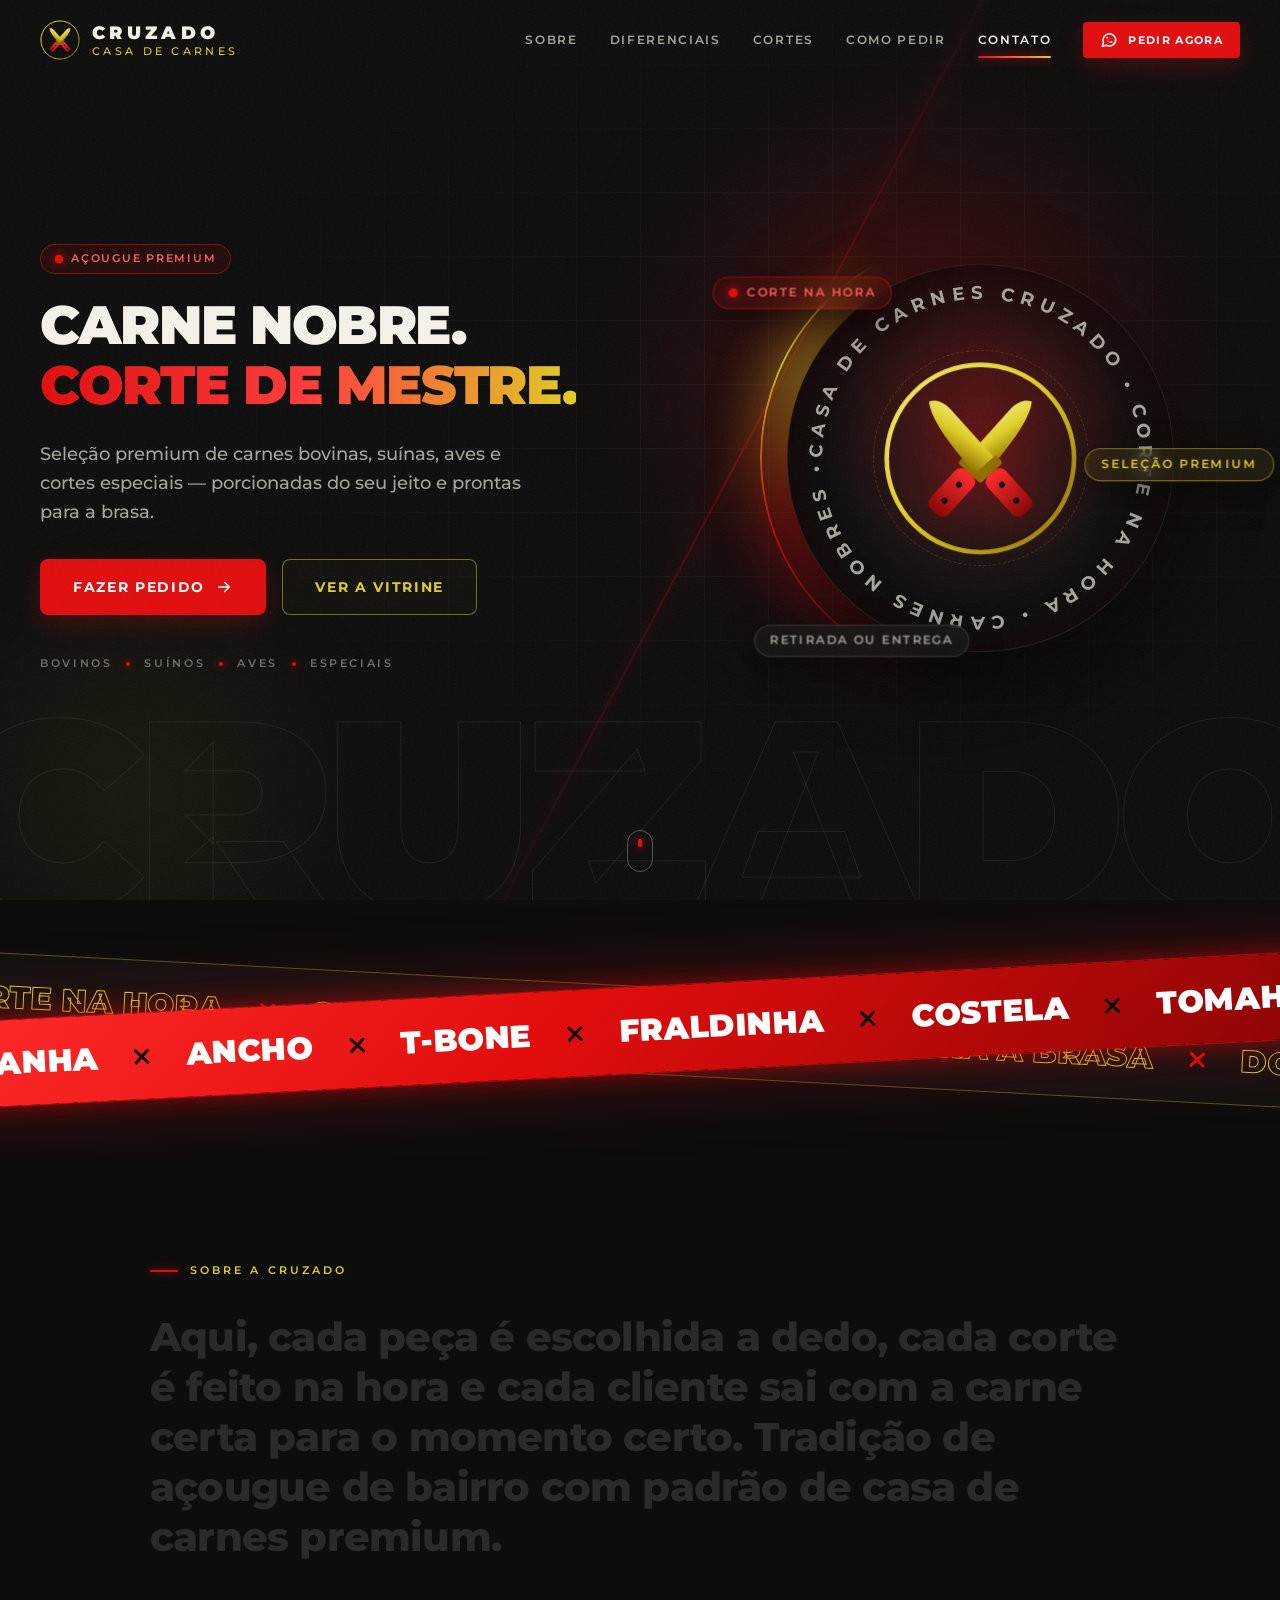
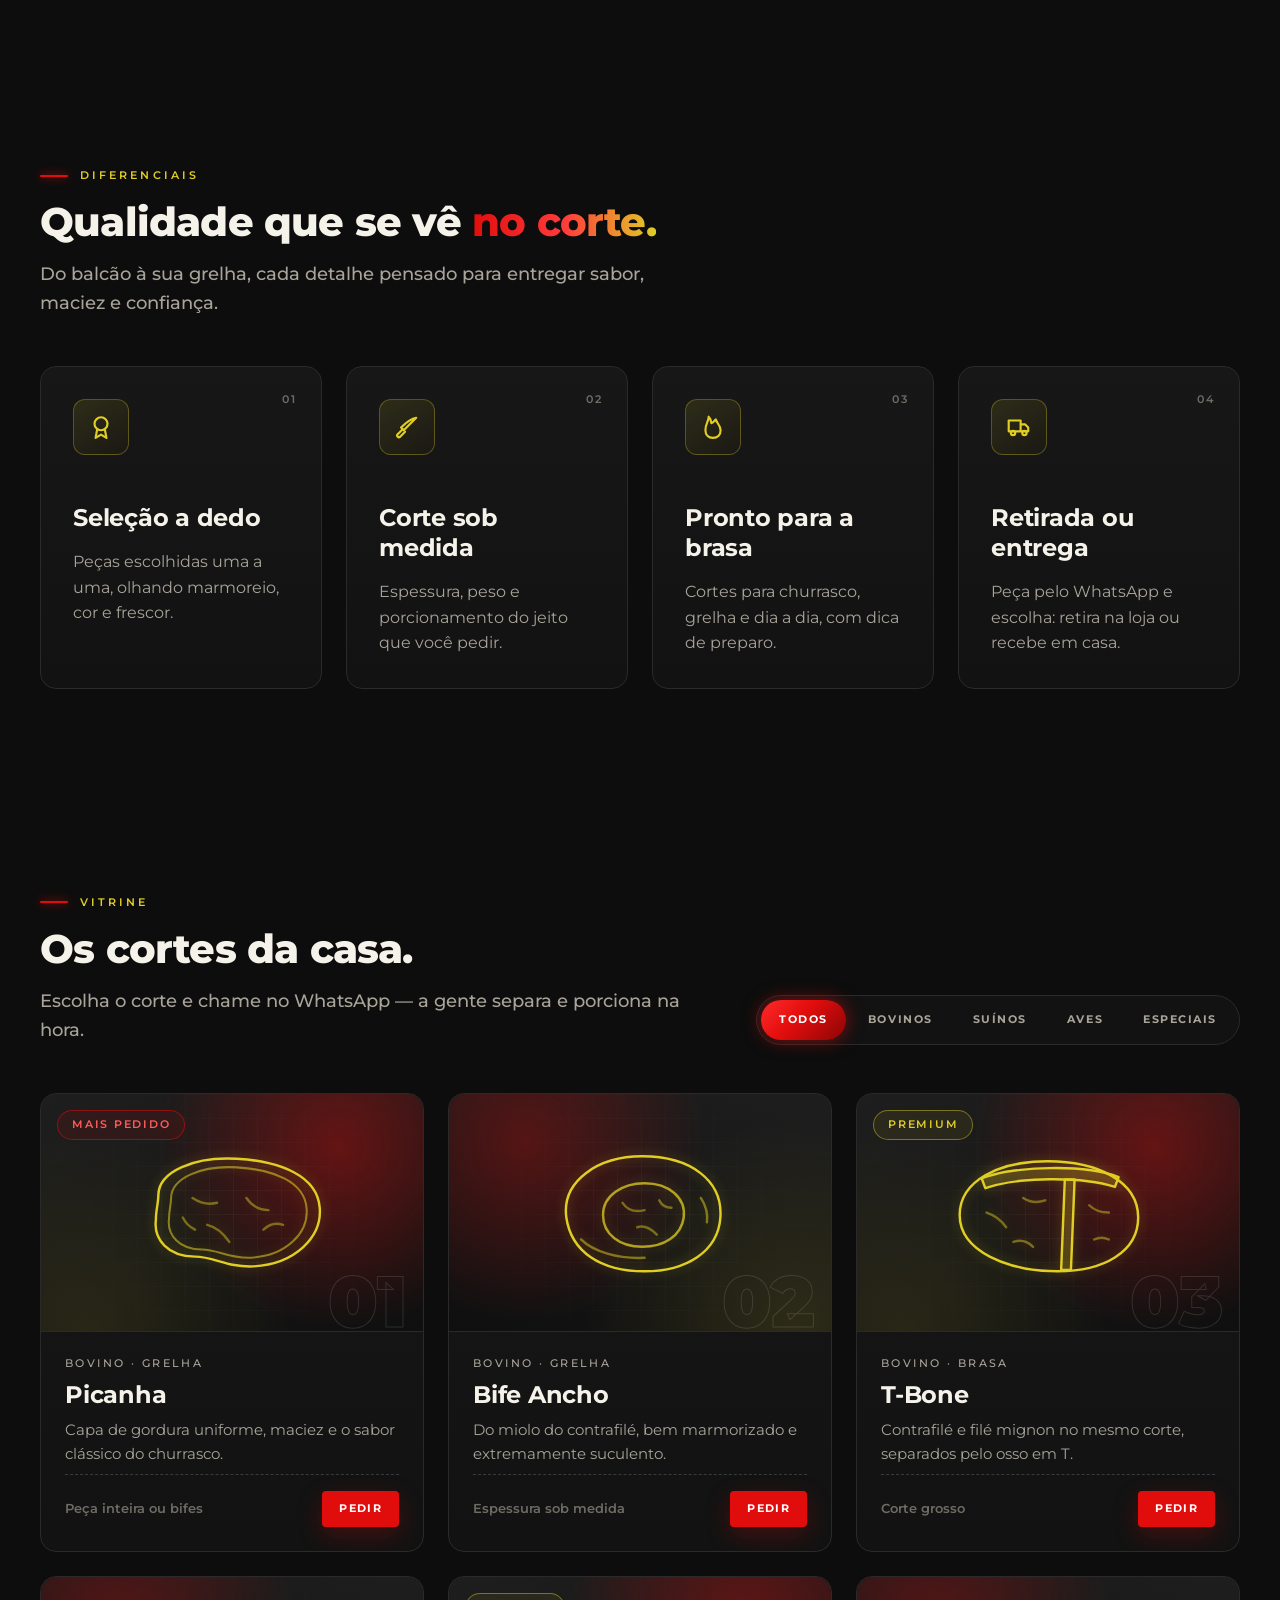
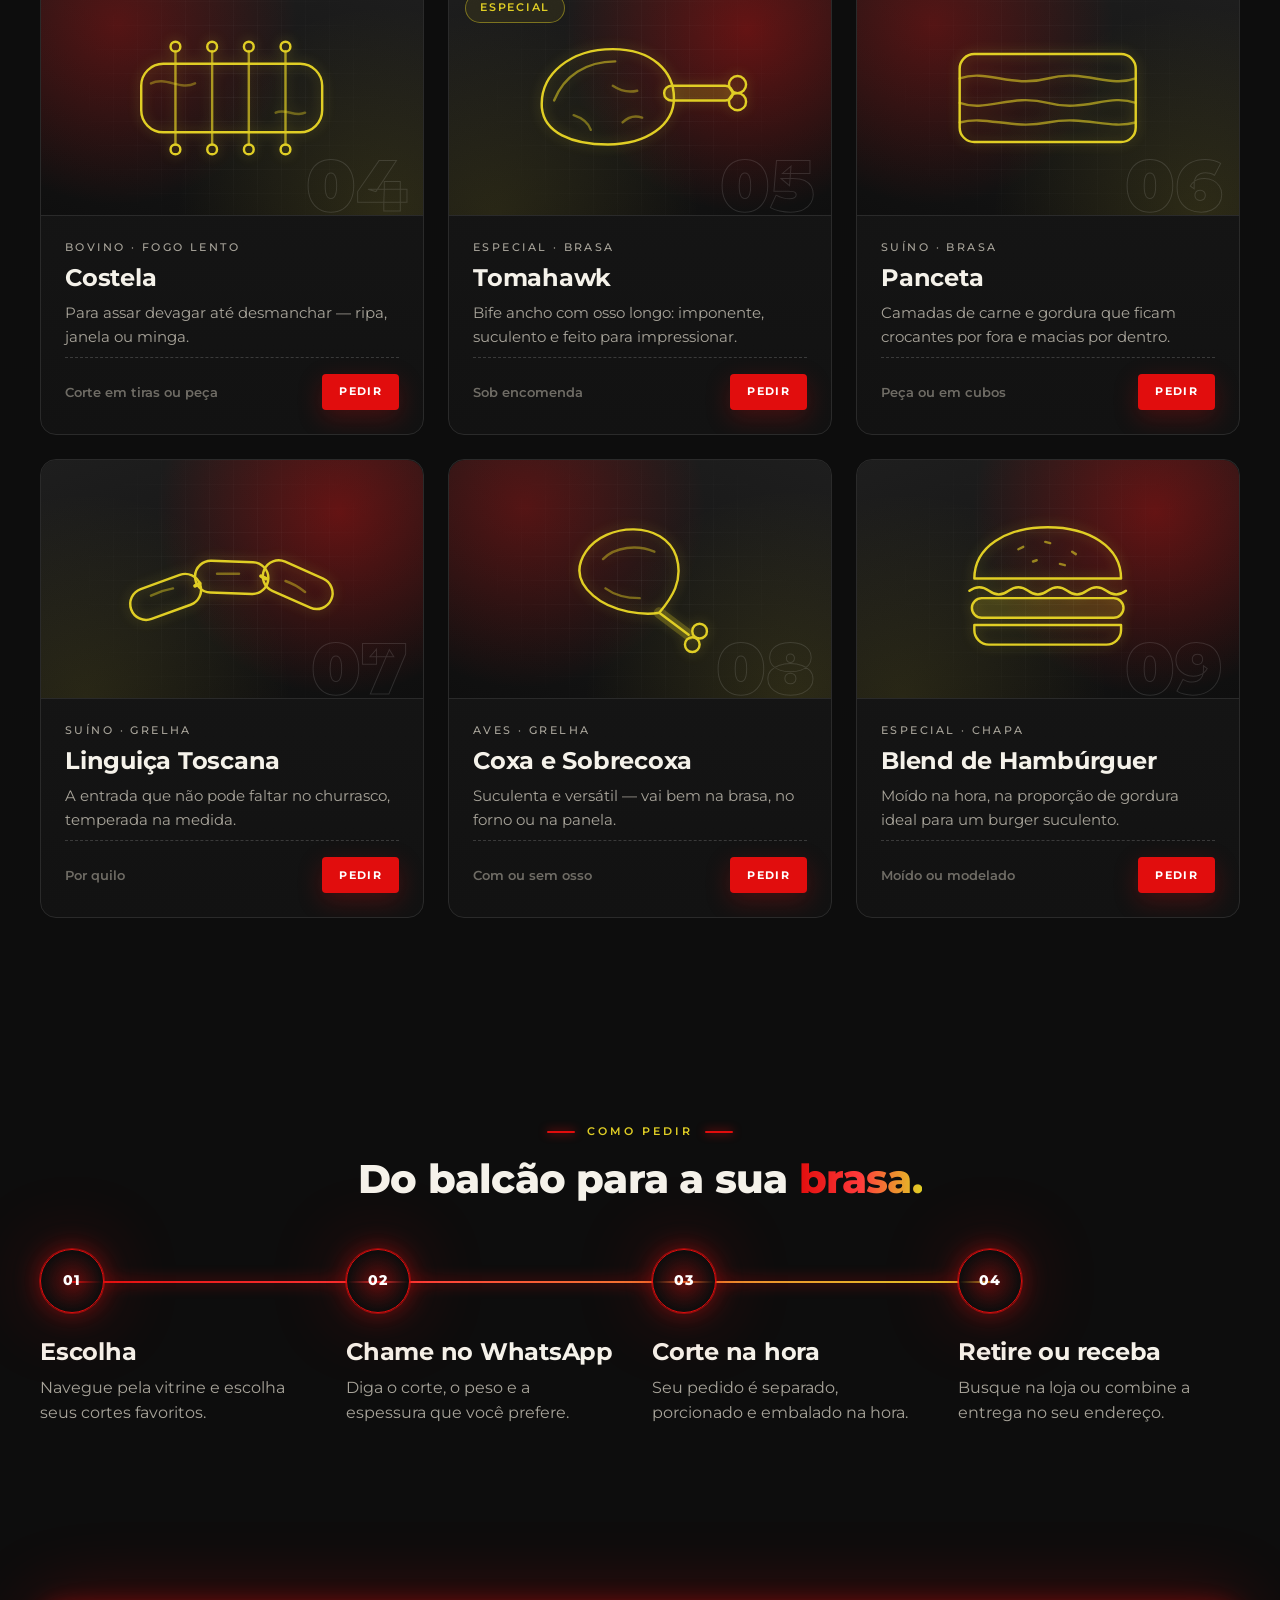
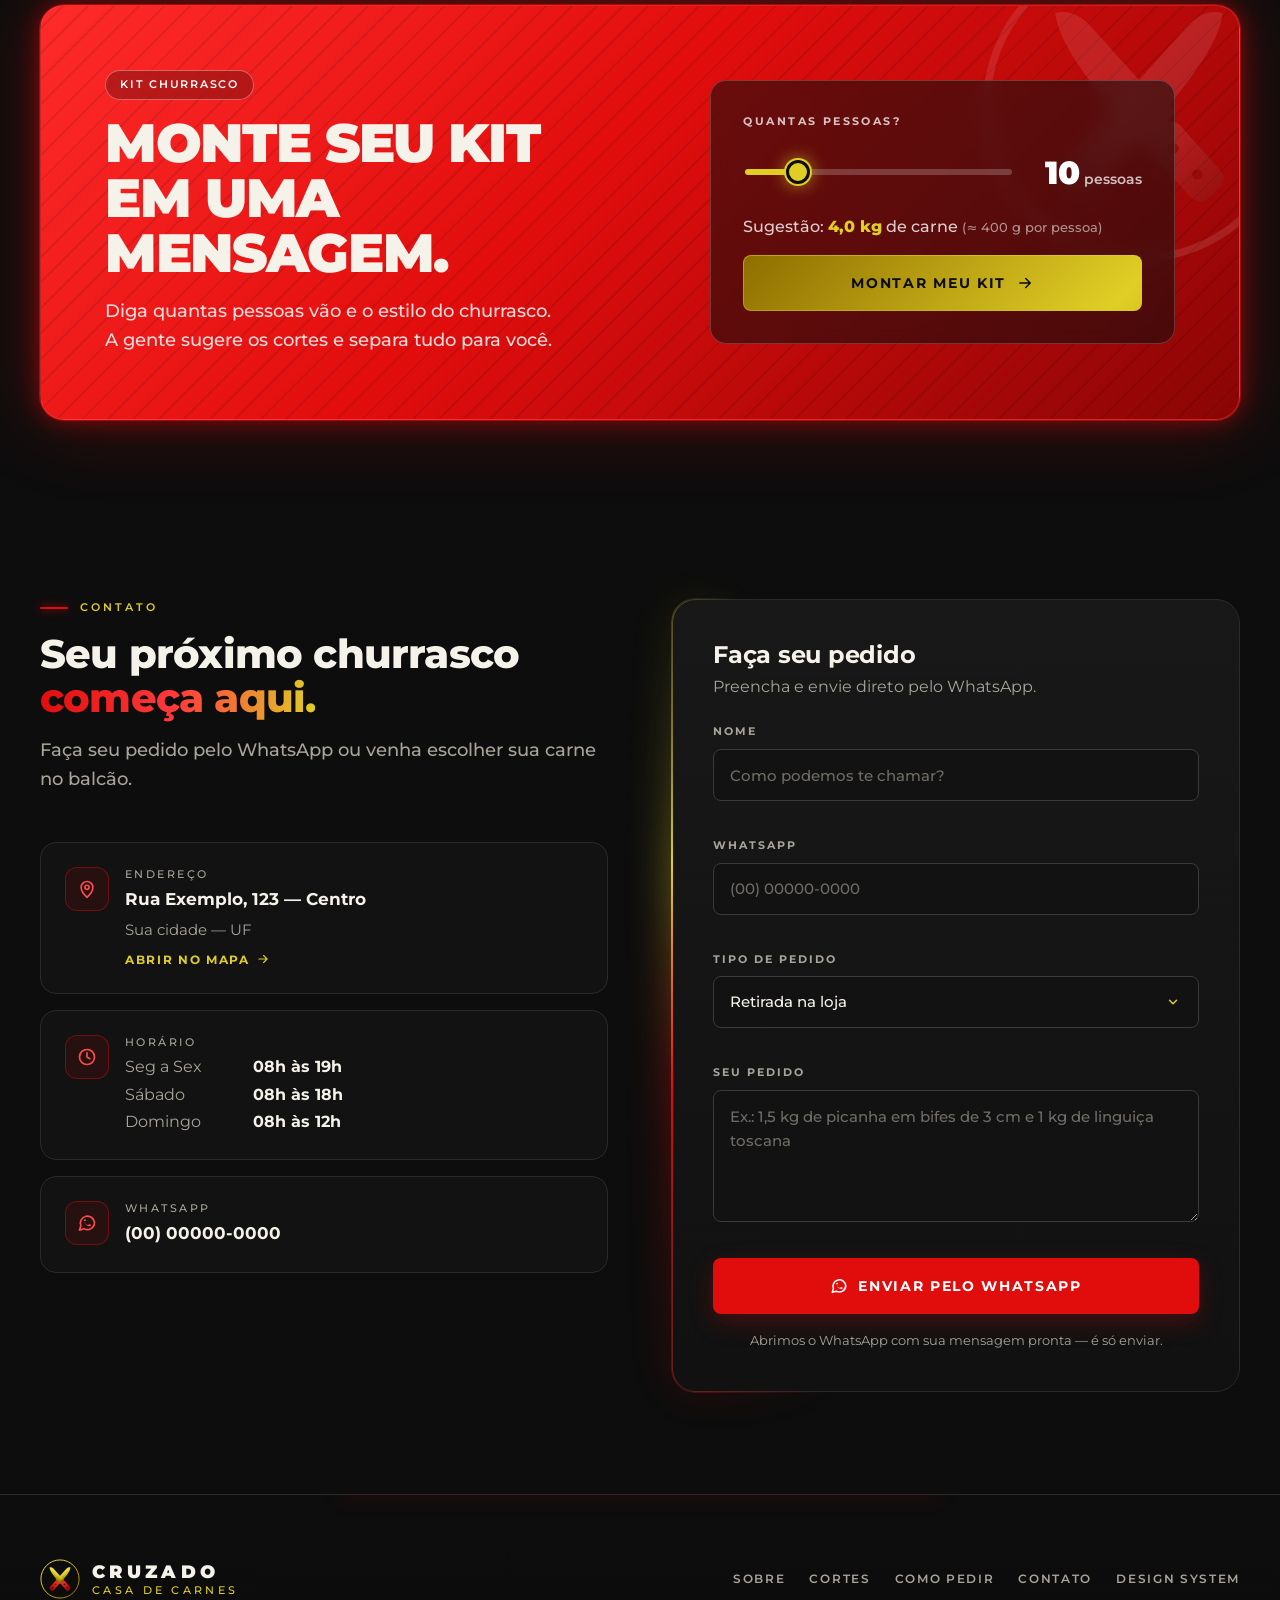
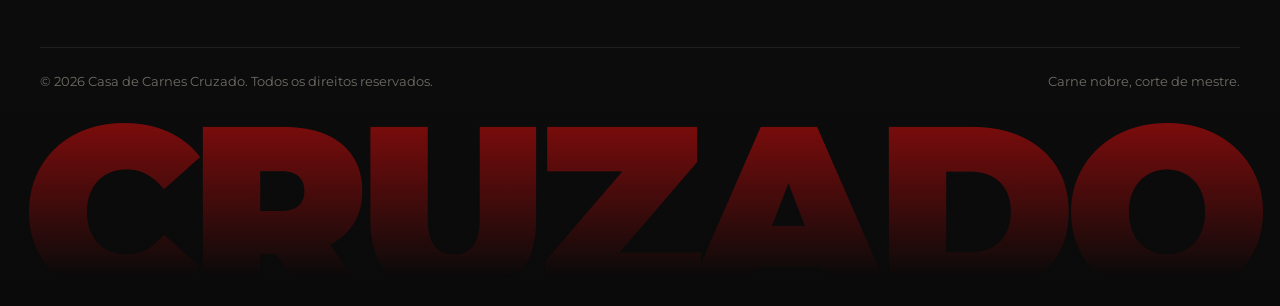
==== index.html @ a4a649c8 "Site da Casa de Carnes Cruzado Site estático (HTML/CSS/JS) com o Design System da marca: hero com em" ====
<!doctype html>
<html lang="pt-BR" class="no-js">
<head>
  <meta charset="utf-8">
  <meta name="viewport" content="width=device-width, initial-scale=1, viewport-fit=cover">
  <title>Casa de Carnes Cruzado — Carne nobre, corte de mestre</title>
  <meta name="description" content="Casa de Carnes Cruzado: seleção premium de carnes bovinas, suínas, aves e cortes especiais, porcionadas do seu jeito. Peça pelo WhatsApp.">
  <meta name="theme-color" content="#0D0D0D">
  <meta property="og:type" content="website">
  <meta property="og:locale" content="pt_BR">
  <meta property="og:title" content="Casa de Carnes Cruzado — Carne nobre, corte de mestre">
  <meta property="og:description" content="Seleção premium de carnes, corte na hora e pedido direto pelo WhatsApp.">
  <link rel="icon" href="assets/img/favicon.svg" type="image/svg+xml">
  <link rel="preload" href="assets/fonts/montserrat-latin-wght-normal.woff2" as="font" type="font/woff2" crossorigin>
  <link rel="stylesheet" href="assets/css/tokens.css">
  <link rel="stylesheet" href="assets/css/site.css">
  <script>document.documentElement.classList.replace("no-js", "js");</script>
  <script src="assets/js/config.js" defer></script>
  <script src="assets/js/main.js" defer></script>
</head>
<body>

  <!-- ===== Sprite: logo e ilustrações ===== -->
  <svg class="sprite" aria-hidden="true" focusable="false">
    <defs>
      <linearGradient id="g-blade" x1="0" y1="0" x2="1" y2="1">
        <stop offset="0" stop-color="#F6E875"/>
        <stop offset=".45" stop-color="#E0CE25"/>
        <stop offset="1" stop-color="#8F6E00"/>
      </linearGradient>
      <linearGradient id="g-handle" x1="0" y1="0" x2="0" y2="1">
        <stop offset="0" stop-color="#FF2A2A"/>
        <stop offset="1" stop-color="#8A0505"/>
      </linearGradient>
      <g id="knife">
        <path d="M28.5 35V14c0-4 1.5-6 3.5-7 3 4 4.5 13 4.5 28Z" fill="url(#g-blade)"/>
        <rect x="27.5" y="34.5" width="10" height="3.5" rx="1" fill="#8F6E00"/>
        <rect x="28.5" y="38" width="8" height="17" rx="2.5" fill="url(#g-handle)"/>
        <circle cx="32.5" cy="43" r="1" fill="#0D0D0D"/>
        <circle cx="32.5" cy="50" r="1" fill="#0D0D0D"/>
      </g>
    </defs>

    <symbol id="logo-mark" viewBox="0 0 64 64">
      <circle cx="32" cy="32" r="30.5" fill="none" stroke="url(#g-blade)" stroke-width="1.5"/>
      <use href="#knife" transform="rotate(42 32 32)"/>
      <use href="#knife" transform="rotate(-42 32 32) translate(64 0) scale(-1 1)"/>
    </symbol>

    <!-- Ilustrações dos cortes (traço dourado) -->
    <symbol id="art-steak" viewBox="0 0 200 140">
      <g fill="none" stroke="currentColor" stroke-width="2" stroke-linecap="round" stroke-linejoin="round">
        <path d="M40 56c0-20 30-32 64-30 36 2 66 14 68 40 2 24-20 46-54 48-22 1-32-8-48-8-22 0-34-14-32-30 0-8 2-14 2-20Z"/>
        <path d="M40 56c0-20 30-32 64-30 36 2 66 14 68 40 2 24-20 46-54 48-22 1-32-8-48-8-22 0-34-14-32-30 0-8 2-14 2-20Z" transform="translate(105 70) scale(.84) translate(-105 -70)" opacity=".55"/>
        <path d="M68 58c6 4 12 6 20 4M112 58c4 6 10 10 18 10M80 80c8 2 14 8 18 14M126 84c4-4 10-6 16-4M60 74c2 4 6 8 10 10" opacity=".45"/>
      </g>
    </symbol>
    <symbol id="art-ribeye" viewBox="0 0 200 140">
      <g fill="none" stroke="currentColor" stroke-width="2" stroke-linecap="round" stroke-linejoin="round">
        <path d="M40 74c-4-30 26-50 62-50 40 0 66 20 64 50-2 28-28 44-62 44-36 0-60-16-64-44Z"/>
        <path d="M70 72c0-16 16-26 34-26 20 0 34 12 32 28-2 15-16 24-34 24-18 0-32-10-32-26Z" opacity=".75"/>
        <path d="M52 92c10 10 30 16 52 15M150 58c4 6 6 12 5 20" opacity=".5"/>
        <path d="M86 62c4 6 10 8 18 6M98 82c6-2 12 2 16 6M116 60c2 4 6 6 10 6" opacity=".45"/>
      </g>
    </symbol>
    <symbol id="art-tbone" viewBox="0 0 200 140">
      <g fill="none" stroke="currentColor" stroke-width="2" stroke-linecap="round" stroke-linejoin="round">
        <path d="M28 72c0-28 32-44 72-44s74 16 74 46c0 28-28 44-66 44-40 0-80-16-80-46Z"/>
        <path d="M46 42c26-10 84-12 112-1l-3 8c-28-9-80-8-106 1Z" fill="currentColor" fill-opacity=".16"/>
        <path d="M114 43h8l-3 74h-8Z" fill="currentColor" fill-opacity=".16"/>
        <path d="M50 70c6 2 12 6 16 12M72 94c6-2 12 0 16 4M80 58c6 4 12 4 18 2M134 64c4 4 10 6 16 6M138 92c4-2 8-2 12 0" opacity=".45"/>
      </g>
    </symbol>
    <symbol id="art-ribs" viewBox="0 0 200 140">
      <g fill="none" stroke="currentColor" stroke-width="2" stroke-linecap="round" stroke-linejoin="round">
        <rect x="26" y="44" width="148" height="56" rx="18"/>
        <path d="M54 34v76M84 34v76M114 34v76M144 34v76" opacity=".7"/>
        <circle cx="54" cy="30" r="4"/><circle cx="84" cy="30" r="4"/><circle cx="114" cy="30" r="4"/><circle cx="144" cy="30" r="4"/>
        <circle cx="54" cy="114" r="4"/><circle cx="84" cy="114" r="4"/><circle cx="114" cy="114" r="4"/><circle cx="144" cy="114" r="4"/>
        <path d="M34 60c12-6 24 6 36 0M160 84c-8 4-16-4-24 0" opacity=".4"/>
      </g>
    </symbol>
    <symbol id="art-tomahawk" viewBox="0 0 200 140">
      <g fill="none" stroke="currentColor" stroke-width="2" stroke-linecap="round" stroke-linejoin="round">
        <path d="M20 80c-2-28 24-48 58-48 32 0 50 18 50 40s-22 38-54 38c-30 0-52-10-54-30Z"/>
        <path d="M30 74c8-20 26-32 50-32" opacity=".55"/>
        <rect x="120" y="62" width="56" height="12" rx="6" fill="currentColor" fill-opacity=".14"/>
        <circle cx="180" cy="61" r="7"/><circle cx="180" cy="75" r="7"/>
        <path d="M46 86c6 2 12 6 14 12M78 62c6 4 12 6 20 4M86 92c4-4 10-6 16-4" opacity=".45"/>
      </g>
    </symbol>
    <symbol id="art-layers" viewBox="0 0 200 140">
      <g fill="none" stroke="currentColor" stroke-width="2" stroke-linecap="round" stroke-linejoin="round">
        <rect x="28" y="36" width="144" height="72" rx="12"/>
        <path d="M28 56c22-8 42 8 72 0s50 8 72 0M28 76c22 8 42-8 72 0s50-8 72 0M28 92c22-6 42 6 72 0s50 6 72 0" opacity=".6"/>
      </g>
    </symbol>
    <symbol id="art-sausage" viewBox="0 0 200 140">
      <g fill="none" stroke="currentColor" stroke-width="2" stroke-linecap="round" stroke-linejoin="round">
        <rect x="16" y="72" width="60" height="26" rx="13" transform="rotate(-20 46 85)"/>
        <rect x="70" y="56" width="60" height="26" rx="13" transform="rotate(2 100 69)"/>
        <rect x="124" y="62" width="60" height="26" rx="13" transform="rotate(24 154 75)"/>
        <path d="M74 74l-4 2M128 70l-4-2" stroke-width="3"/>
        <path d="M34 84c6-3 12-5 18-6M88 66h18M144 72c6 2 11 5 16 9" opacity=".45"/>
      </g>
    </symbol>
    <symbol id="art-drumstick" viewBox="0 0 200 140">
      <g fill="none" stroke="currentColor" stroke-width="2" stroke-linecap="round" stroke-linejoin="round">
        <path d="M56 48c16-24 64-26 74 4 6 20-4 34-14 46-12 2-38 0-54-14-14-12-14-24-6-36Z"/>
        <path d="M116 98l24 18" stroke-width="9" opacity=".25"/>
        <path d="M116 98l24 18"/>
        <circle cx="143" cy="124" r="6"/><circle cx="149" cy="113" r="6"/>
        <path d="M70 54c10-10 28-12 42-6M72 78c8 6 18 8 28 8" opacity=".45"/>
      </g>
    </symbol>
    <symbol id="art-burger" viewBox="0 0 200 140">
      <g fill="none" stroke="currentColor" stroke-width="2" stroke-linecap="round" stroke-linejoin="round">
        <path d="M40 70c0-26 26-42 60-42s60 16 60 42Z"/>
        <path d="M36 80q8-6 16 0t16 0 16 0 16 0 16 0 16 0 16 0 16 0"/>
        <rect x="38" y="86" width="124" height="16" rx="8" fill="currentColor" fill-opacity=".14"/>
        <path d="M40 108h120v4a12 12 0 0 1-12 12H52a12 12 0 0 1-12-12Z"/>
        <path d="M76 46l4-2M98 40l4 1M120 48l3 2M88 56l3-1M110 58l4 1" opacity=".6"/>
      </g>
    </symbol>

    <!-- Ícones (24px) -->
    <symbol id="i-arrow" viewBox="0 0 24 24"><path d="M5 12h14M13 6l6 6-6 6" fill="none" stroke="currentColor" stroke-width="2" stroke-linecap="round" stroke-linejoin="round"/></symbol>
    <symbol id="i-chat" viewBox="0 0 24 24"><path d="M21 11.5a8.5 8.5 0 0 1-12.6 7.4L3 20.5l1.6-5.2A8.5 8.5 0 1 1 21 11.5Z" fill="none" stroke="currentColor" stroke-width="2" stroke-linecap="round" stroke-linejoin="round"/><path d="M8.5 9.5c.3 2.6 2.4 4.7 5 5l1.2-1.2 2 .8-.4 1.8c-4.4.4-8.3-3.5-7.9-7.9l1.8-.4.8 2Z" fill="currentColor"/></symbol>
    <symbol id="i-award" viewBox="0 0 24 24"><g fill="none" stroke="currentColor" stroke-width="2" stroke-linecap="round" stroke-linejoin="round"><circle cx="12" cy="9" r="6"/><path d="M8.5 14 7 22l5-3 5 3-1.5-8"/></g></symbol>
    <symbol id="i-knife" viewBox="0 0 24 24"><g fill="none" stroke="currentColor" stroke-width="2" stroke-linecap="round" stroke-linejoin="round"><path d="M20.5 3.5 9 15l-2.5-2.5C10.5 8.5 15 4.5 20.5 3.5Z"/><path d="m8 14-4.6 4.6a1.6 1.6 0 0 0 2.3 2.3L10.2 16.4"/></g></symbol>
    <symbol id="i-flame" viewBox="0 0 24 24"><path d="M12 22c4.4 0 7-3 7-7 0-4.5-3.5-6.5-4.5-10-1.5 2-2.5 3-4 3.5C10.5 6 9.5 4 8 2.5 8 7 5 9 5 15c0 4 2.6 7 7 7Z" fill="none" stroke="currentColor" stroke-width="2" stroke-linecap="round" stroke-linejoin="round"/></symbol>
    <symbol id="i-truck" viewBox="0 0 24 24"><g fill="none" stroke="currentColor" stroke-width="2" stroke-linecap="round" stroke-linejoin="round"><path d="M2.5 6h11v10h-11zM13.5 9.5h4l3 3V16h-7"/><circle cx="6.5" cy="17.5" r="2"/><circle cx="17" cy="17.5" r="2"/></g></symbol>
    <symbol id="i-pin" viewBox="0 0 24 24"><g fill="none" stroke="currentColor" stroke-width="2" stroke-linecap="round" stroke-linejoin="round"><path d="M12 22s7-6.2 7-12a7 7 0 0 0-14 0c0 5.8 7 12 7 12Z"/><circle cx="12" cy="10" r="2.5"/></g></symbol>
    <symbol id="i-clock" viewBox="0 0 24 24"><g fill="none" stroke="currentColor" stroke-width="2" stroke-linecap="round" stroke-linejoin="round"><circle cx="12" cy="12" r="9"/><path d="M12 7v5l3.5 2"/></g></symbol>
    <symbol id="i-insta" viewBox="0 0 24 24"><g fill="none" stroke="currentColor" stroke-width="2" stroke-linecap="round" stroke-linejoin="round"><rect x="3" y="3" width="18" height="18" rx="5"/><circle cx="12" cy="12" r="4"/><path d="M17.5 6.5h.01"/></g></symbol>
    <symbol id="i-check" viewBox="0 0 24 24"><path d="m5 12.5 4.5 4.5L19 7.5" fill="none" stroke="currentColor" stroke-width="2.5" stroke-linecap="round" stroke-linejoin="round"/></symbol>
  </svg>

  <!-- ===== Preloader ===== -->
  <div class="preloader" aria-hidden="true">
    <svg class="preloader-mark"><use href="#logo-mark"/></svg>
    <span class="preloader-bar"><span></span></span>
  </div>

  <div class="scroll-progress" aria-hidden="true"></div>
  <div class="cursor-glow" aria-hidden="true"></div>

  <a class="skip-link" href="#conteudo">Pular para o conteúdo</a>

  <!-- ===== Navegação ===== -->
  <header class="nav" data-nav>
    <div class="container nav-inner">
      <a href="#inicio" class="brand" aria-label="Casa de Carnes Cruzado — início">
        <svg class="brand-mark" aria-hidden="true"><use href="#logo-mark"/></svg>
        <span class="brand-name">
          <strong>CRUZADO</strong>
          <small>Casa de Carnes</small>
        </span>
      </a>

      <nav class="nav-links" aria-label="Principal">
        <a href="#sobre">Sobre</a>
        <a href="#diferenciais">Diferenciais</a>
        <a href="#cortes">Cortes</a>
        <a href="#como-pedir">Como pedir</a>
        <a href="#contato">Contato</a>
      </nav>

      <a class="btn btn-primary btn-sm nav-cta" href="#contato" data-whatsapp>
        <svg class="btn-icon" aria-hidden="true"><use href="#i-chat"/></svg>
        Pedir agora
      </a>

      <button class="nav-toggle" type="button" aria-expanded="false" aria-controls="menu-mobile" aria-label="Abrir menu">
        <span></span><span></span>
      </button>
    </div>
  </header>

  <div class="menu-mobile" id="menu-mobile" hidden>
    <nav aria-label="Menu móvel">
      <a href="#sobre"><span>01</span>Sobre</a>
      <a href="#diferenciais"><span>02</span>Diferenciais</a>
      <a href="#cortes"><span>03</span>Cortes</a>
      <a href="#como-pedir"><span>04</span>Como pedir</a>
      <a href="#contato"><span>05</span>Contato</a>
    </nav>
    <a class="btn btn-primary btn-lg" href="#contato" data-whatsapp>
      <svg class="btn-icon" aria-hidden="true"><use href="#i-chat"/></svg>
      Pedir pelo WhatsApp
    </a>
  </div>

  <main id="conteudo">

    <!-- ===== Hero ===== -->
    <section class="hero" id="inicio">
      <div class="hero-bg" aria-hidden="true">
        <div class="hero-grid"></div>
        <div class="hero-glow hero-glow--red"></div>
        <div class="hero-glow hero-glow--gold"></div>
        <div class="hero-beam"></div>
        <span class="hero-word">CRUZADO</span>
      </div>

      <div class="container hero-inner">
        <div class="hero-copy">
          <span class="chip chip-red hero-chip"><span class="dot-live"></span>Açougue premium</span>

          <h1 class="t-display hero-title">
            <span class="line"><span>Carne nobre.</span></span>
            <span class="line"><span class="text-fire">Corte de mestre.</span></span>
          </h1>

          <p class="t-lead hero-lead">
            Seleção premium de carnes bovinas, suínas, aves e cortes especiais —
            porcionadas do seu jeito e prontas para a brasa.
          </p>

          <div class="hero-actions">
            <a class="btn btn-primary btn-lg btn-pulse" href="#contato" data-whatsapp data-magnetic>
              Fazer pedido
              <svg class="btn-icon btn-icon--arrow" aria-hidden="true"><use href="#i-arrow"/></svg>
            </a>
            <a class="btn btn-outline btn-lg" href="#cortes" data-magnetic>Ver a vitrine</a>
          </div>

          <ul class="hero-meta" aria-label="Categorias">
            <li>Bovinos</li>
            <li>Suínos</li>
            <li>Aves</li>
            <li>Especiais</li>
          </ul>
        </div>

        <div class="hero-visual">
          <div class="emblem" data-tilt>
            <div class="emblem-ring neon"></div>
            <div class="emblem-disc"></div>
            <svg class="emblem-text" viewBox="0 0 200 200" aria-hidden="true">
              <defs>
                <path id="emblem-circle" d="M100 100m-82 0a82 82 0 1 1 164 0a82 82 0 1 1-164 0"/>
              </defs>
              <text>
                <textPath href="#emblem-circle" textLength="512" lengthAdjust="spacing">CASA DE CARNES CRUZADO • CORTE NA HORA • CARNES NOBRES •</textPath>
              </text>
            </svg>
            <svg class="emblem-mark" aria-hidden="true"><use href="#logo-mark"/></svg>
            <span class="chip chip-red emblem-chip emblem-chip--1"><span class="dot-live"></span>Corte na hora</span>
            <span class="chip chip-gold emblem-chip emblem-chip--2">Seleção premium</span>
            <span class="chip emblem-chip emblem-chip--3">Retirada ou entrega</span>
          </div>
        </div>
      </div>

      <a class="scroll-cue" href="#sobre" aria-label="Rolar para o conteúdo">
        <span></span>
      </a>
    </section>

    <!-- ===== Faixas cruzadas (marquee) ===== -->
    <section class="cross" aria-label="Cortes em destaque">
      <div class="cross-band cross-band--red">
        <div class="marquee-track">
          <span>Picanha</span><i></i><span>Ancho</span><i></i><span>T-Bone</span><i></i><span>Fraldinha</span><i></i><span>Costela</span><i></i><span>Tomahawk</span><i></i><span>Maminha</span><i></i><span>Cupim</span><i></i>
          <span aria-hidden="true">Picanha</span><i></i><span aria-hidden="true">Ancho</span><i></i><span aria-hidden="true">T-Bone</span><i></i><span aria-hidden="true">Fraldinha</span><i></i><span aria-hidden="true">Costela</span><i></i><span aria-hidden="true">Tomahawk</span><i></i><span aria-hidden="true">Maminha</span><i></i><span aria-hidden="true">Cupim</span><i></i>
        </div>
      </div>
      <div class="cross-band cross-band--dark" aria-hidden="true">
        <div class="marquee-track marquee-track--reverse">
          <span>Corte na hora</span><i></i><span>Seleção premium</span><i></i><span>Pronto para a brasa</span><i></i><span>Do seu jeito</span><i></i>
          <span>Corte na hora</span><i></i><span>Seleção premium</span><i></i><span>Pronto para a brasa</span><i></i><span>Do seu jeito</span><i></i>
        </div>
      </div>
    </section>

    <!-- ===== Manifesto ===== -->
    <section class="section manifesto" id="sobre">
      <div class="container">
        <span class="eyebrow reveal"><span class="eyebrow-line"></span>Sobre a Cruzado</span>
        <p class="manifesto-text" data-words>
          Aqui, cada peça é <em class="w-gold">escolhida a dedo</em>, cada corte é feito
          <em class="w-red">na hora</em> e cada cliente sai com a carne certa para o momento certo.
          Tradição de açougue de bairro com padrão de <em class="w-gold">casa de carnes premium.</em>
        </p>
      </div>
    </section>

    <!-- ===== Diferenciais ===== -->
    <section class="section" id="diferenciais">
      <div class="container">
        <div class="section-head">
          <span class="eyebrow reveal"><span class="eyebrow-line"></span>Diferenciais</span>
          <h2 class="t-h1 reveal">Qualidade que se vê <span class="text-fire">no corte.</span></h2>
          <p class="t-lead reveal">Do balcão à sua grelha, cada detalhe pensado para entregar sabor, maciez e confiança.</p>
        </div>

        <div class="features">
          <article class="card card-feature feature reveal" data-spotlight>
            <span class="feature-num">01</span>
            <span class="feature-icon"><svg aria-hidden="true"><use href="#i-award"/></svg></span>
            <h3 class="t-h3">Seleção a dedo</h3>
            <p>Peças escolhidas uma a uma, olhando marmoreio, cor e frescor.</p>
          </article>
          <article class="card card-feature feature reveal" data-spotlight>
            <span class="feature-num">02</span>
            <span class="feature-icon"><svg aria-hidden="true"><use href="#i-knife"/></svg></span>
            <h3 class="t-h3">Corte sob medida</h3>
            <p>Espessura, peso e porcionamento do jeito que você pedir.</p>
          </article>
          <article class="card card-feature feature reveal" data-spotlight>
            <span class="feature-num">03</span>
            <span class="feature-icon"><svg aria-hidden="true"><use href="#i-flame"/></svg></span>
            <h3 class="t-h3">Pronto para a brasa</h3>
            <p>Cortes para churrasco, grelha e dia a dia, com dica de preparo.</p>
          </article>
          <article class="card card-feature feature reveal" data-spotlight>
            <span class="feature-num">04</span>
            <span class="feature-icon"><svg aria-hidden="true"><use href="#i-truck"/></svg></span>
            <h3 class="t-h3">Retirada ou entrega</h3>
            <p>Peça pelo WhatsApp e escolha: retira na loja ou recebe em casa.</p>
          </article>
        </div>
      </div>
    </section>

    <!-- ===== Vitrine de cortes ===== -->
    <section class="section showcase" id="cortes">
      <div class="container">
        <div class="showcase-head">
          <div class="section-head">
            <span class="eyebrow reveal"><span class="eyebrow-line"></span>Vitrine</span>
            <h2 class="t-h1 reveal">Os cortes da casa.</h2>
            <p class="t-lead reveal">Escolha o corte e chame no WhatsApp — a gente separa e porciona na hora.</p>
          </div>

          <div class="filters reveal" role="group" aria-label="Filtrar cortes">
            <span class="filters-indicator" aria-hidden="true"></span>
            <button type="button" class="filter is-active" data-filter="todos" aria-pressed="true">Todos</button>
            <button type="button" class="filter" data-filter="bovinos" aria-pressed="false">Bovinos</button>
            <button type="button" class="filter" data-filter="suinos" aria-pressed="false">Suínos</button>
            <button type="button" class="filter" data-filter="aves" aria-pressed="false">Aves</button>
            <button type="button" class="filter" data-filter="especiais" aria-pressed="false">Especiais</button>
          </div>
        </div>

        <div class="products" data-products>
          <article class="card card-feature card-product reveal" data-cat="bovinos" data-spotlight>
            <div class="product-media">
              <span class="chip chip-red product-badge">Mais pedido</span>
              <svg class="product-art" aria-hidden="true"><use href="#art-steak"/></svg>
              <span class="product-index" aria-hidden="true">01</span>
            </div>
            <div class="product-body">
              <span class="t-caption">Bovino · Grelha</span>
              <h3 class="t-h3">Picanha</h3>
              <p>Capa de gordura uniforme, maciez e o sabor clássico do churrasco.</p>
              <div class="product-foot">
                <span class="product-meta">Peça inteira ou bifes</span>
                <a class="btn btn-primary btn-sm" href="#contato" data-whatsapp data-msg="Olá, Casa de Carnes Cruzado! Quero pedir Picanha.">Pedir</a>
              </div>
            </div>
          </article>

          <article class="card card-feature card-product reveal" data-cat="bovinos" data-spotlight>
            <div class="product-media product-media--alt">
              <svg class="product-art" aria-hidden="true"><use href="#art-ribeye"/></svg>
              <span class="product-index" aria-hidden="true">02</span>
            </div>
            <div class="product-body">
              <span class="t-caption">Bovino · Grelha</span>
              <h3 class="t-h3">Bife Ancho</h3>
              <p>Do miolo do contrafilé, bem marmorizado e extremamente suculento.</p>
              <div class="product-foot">
                <span class="product-meta">Espessura sob medida</span>
                <a class="btn btn-primary btn-sm" href="#contato" data-whatsapp data-msg="Olá, Casa de Carnes Cruzado! Quero pedir Bife Ancho.">Pedir</a>
              </div>
            </div>
          </article>

          <article class="card card-feature card-product reveal" data-cat="bovinos" data-spotlight>
            <div class="product-media">
              <span class="chip chip-gold product-badge">Premium</span>
              <svg class="product-art" aria-hidden="true"><use href="#art-tbone"/></svg>
              <span class="product-index" aria-hidden="true">03</span>
            </div>
            <div class="product-body">
              <span class="t-caption">Bovino · Brasa</span>
              <h3 class="t-h3">T-Bone</h3>
              <p>Contrafilé e filé mignon no mesmo corte, separados pelo osso em T.</p>
              <div class="product-foot">
                <span class="product-meta">Corte grosso</span>
                <a class="btn btn-primary btn-sm" href="#contato" data-whatsapp data-msg="Olá, Casa de Carnes Cruzado! Quero pedir T-Bone.">Pedir</a>
              </div>
            </div>
          </article>

          <article class="card card-feature card-product reveal" data-cat="bovinos" data-spotlight>
            <div class="product-media product-media--alt">
              <svg class="product-art" aria-hidden="true"><use href="#art-ribs"/></svg>
              <span class="product-index" aria-hidden="true">04</span>
            </div>
            <div class="product-body">
              <span class="t-caption">Bovino · Fogo lento</span>
              <h3 class="t-h3">Costela</h3>
              <p>Para assar devagar até desmanchar — ripa, janela ou minga.</p>
              <div class="product-foot">
                <span class="product-meta">Corte em tiras ou peça</span>
                <a class="btn btn-primary btn-sm" href="#contato" data-whatsapp data-msg="Olá, Casa de Carnes Cruzado! Quero pedir Costela.">Pedir</a>
              </div>
            </div>
          </article>

          <article class="card card-feature card-product reveal" data-cat="especiais" data-spotlight>
            <div class="product-media">
              <span class="chip chip-gold product-badge">Especial</span>
              <svg class="product-art" aria-hidden="true"><use href="#art-tomahawk"/></svg>
              <span class="product-index" aria-hidden="true">05</span>
            </div>
            <div class="product-body">
              <span class="t-caption">Especial · Brasa</span>
              <h3 class="t-h3">Tomahawk</h3>
              <p>Bife ancho com osso longo: imponente, suculento e feito para impressionar.</p>
              <div class="product-foot">
                <span class="product-meta">Sob encomenda</span>
                <a class="btn btn-primary btn-sm" href="#contato" data-whatsapp data-msg="Olá, Casa de Carnes Cruzado! Quero encomendar Tomahawk.">Pedir</a>
              </div>
            </div>
          </article>

          <article class="card card-feature card-product reveal" data-cat="suinos" data-spotlight>
            <div class="product-media product-media--alt">
              <svg class="product-art" aria-hidden="true"><use href="#art-layers"/></svg>
              <span class="product-index" aria-hidden="true">06</span>
            </div>
            <div class="product-body">
              <span class="t-caption">Suíno · Brasa</span>
              <h3 class="t-h3">Panceta</h3>
              <p>Camadas de carne e gordura que ficam crocantes por fora e macias por dentro.</p>
              <div class="product-foot">
                <span class="product-meta">Peça ou em cubos</span>
                <a class="btn btn-primary btn-sm" href="#contato" data-whatsapp data-msg="Olá, Casa de Carnes Cruzado! Quero pedir Panceta.">Pedir</a>
              </div>
            </div>
          </article>

          <article class="card card-feature card-product reveal" data-cat="suinos" data-spotlight>
            <div class="product-media">
              <svg class="product-art" aria-hidden="true"><use href="#art-sausage"/></svg>
              <span class="product-index" aria-hidden="true">07</span>
            </div>
            <div class="product-body">
              <span class="t-caption">Suíno · Grelha</span>
              <h3 class="t-h3">Linguiça Toscana</h3>
              <p>A entrada que não pode faltar no churrasco, temperada na medida.</p>
              <div class="product-foot">
                <span class="product-meta">Por quilo</span>
                <a class="btn btn-primary btn-sm" href="#contato" data-whatsapp data-msg="Olá, Casa de Carnes Cruzado! Quero pedir Linguiça Toscana.">Pedir</a>
              </div>
            </div>
          </article>

          <article class="card card-feature card-product reveal" data-cat="aves" data-spotlight>
            <div class="product-media product-media--alt">
              <svg class="product-art" aria-hidden="true"><use href="#art-drumstick"/></svg>
              <span class="product-index" aria-hidden="true">08</span>
            </div>
            <div class="product-body">
              <span class="t-caption">Aves · Grelha</span>
              <h3 class="t-h3">Coxa e Sobrecoxa</h3>
              <p>Suculenta e versátil — vai bem na brasa, no forno ou na panela.</p>
              <div class="product-foot">
                <span class="product-meta">Com ou sem osso</span>
                <a class="btn btn-primary btn-sm" href="#contato" data-whatsapp data-msg="Olá, Casa de Carnes Cruzado! Quero pedir Coxa e Sobrecoxa.">Pedir</a>
              </div>
            </div>
          </article>

          <article class="card card-feature card-product reveal" data-cat="especiais" data-spotlight>
            <div class="product-media">
              <svg class="product-art" aria-hidden="true"><use href="#art-burger"/></svg>
              <span class="product-index" aria-hidden="true">09</span>
            </div>
            <div class="product-body">
              <span class="t-caption">Especial · Chapa</span>
              <h3 class="t-h3">Blend de Hambúrguer</h3>
              <p>Moído na hora, na proporção de gordura ideal para um burger suculento.</p>
              <div class="product-foot">
                <span class="product-meta">Moído ou modelado</span>
                <a class="btn btn-primary btn-sm" href="#contato" data-whatsapp data-msg="Olá, Casa de Carnes Cruzado! Quero pedir Blend de Hambúrguer.">Pedir</a>
              </div>
            </div>
          </article>
        </div>

        <p class="products-empty" hidden>Nenhum corte nesta categoria por enquanto.</p>
      </div>
    </section>

    <!-- ===== Como pedir ===== -->
    <section class="section" id="como-pedir">
      <div class="container">
        <div class="section-head section-head--center">
          <span class="eyebrow reveal"><span class="eyebrow-line"></span>Como pedir<span class="eyebrow-line"></span></span>
          <h2 class="t-h1 reveal">Do balcão para a sua <span class="text-fire">brasa.</span></h2>
        </div>

        <ol class="steps" data-steps>
          <li class="step">
            <span class="step-num">01</span>
            <h3 class="t-h3">Escolha</h3>
            <p>Navegue pela vitrine e escolha seus cortes favoritos.</p>
          </li>
          <li class="step">
            <span class="step-num">02</span>
            <h3 class="t-h3">Chame no WhatsApp</h3>
            <p>Diga o corte, o peso e a espessura que você prefere.</p>
          </li>
          <li class="step">
            <span class="step-num">03</span>
            <h3 class="t-h3">Corte na hora</h3>
            <p>Seu pedido é separado, porcionado e embalado na hora.</p>
          </li>
          <li class="step">
            <span class="step-num">04</span>
            <h3 class="t-h3">Retire ou receba</h3>
            <p>Busque na loja ou combine a entrega no seu endereço.</p>
          </li>
        </ol>
      </div>
    </section>

    <!-- ===== CTA Kit churrasco ===== -->
    <section class="section section--tight">
      <div class="container">
        <div class="card card-cta cta-block reveal">
          <svg class="cta-mark" aria-hidden="true"><use href="#logo-mark"/></svg>
          <div class="cta-copy">
            <span class="chip cta-chip">Kit churrasco</span>
            <h2 class="t-display">Monte seu kit<br>em uma mensagem.</h2>
            <p>Diga quantas pessoas vão e o estilo do churrasco. A gente sugere os cortes e separa tudo para você.</p>
          </div>

          <div class="cta-calc">
            <label class="cta-calc-label" for="pessoas">Quantas pessoas?</label>
            <div class="cta-calc-row">
              <input class="range" id="pessoas" type="range" min="2" max="50" value="10" step="1">
              <output class="cta-calc-people" for="pessoas"><strong data-people>10</strong> pessoas</output>
            </div>
            <p class="cta-calc-result">Sugestão: <strong data-kg>4,0 kg</strong> de carne <span>(≈ <span data-gpp>400</span> g por pessoa)</span></p>
            <a class="btn btn-gold btn-lg" href="#contato" data-whatsapp data-kit data-magnetic>
              Montar meu kit
              <svg class="btn-icon btn-icon--arrow" aria-hidden="true"><use href="#i-arrow"/></svg>
            </a>
          </div>
        </div>
      </div>
    </section>

    <!-- ===== Contato ===== -->
    <section class="section contact" id="contato">
      <div class="container contact-grid">
        <div class="contact-info">
          <div class="section-head">
            <span class="eyebrow reveal"><span class="eyebrow-line"></span>Contato</span>
            <h2 class="t-h1 reveal">Seu próximo churrasco <span class="text-fire">começa aqui.</span></h2>
            <p class="t-lead reveal">Faça seu pedido pelo WhatsApp ou venha escolher sua carne no balcão.</p>
          </div>

          <ul class="info-list">
            <li class="info-item reveal">
              <span class="info-icon"><svg aria-hidden="true"><use href="#i-pin"/></svg></span>
              <div>
                <span class="t-caption">Endereço</span>
                <strong data-config="endereco">Rua Exemplo, 123 — Centro</strong>
                <span class="info-sub" data-config="cidade">Sua cidade — UF</span>
                <a class="info-link" href="#" data-maps target="_blank" rel="noopener">Abrir no mapa <svg aria-hidden="true"><use href="#i-arrow"/></svg></a>
              </div>
            </li>
            <li class="info-item reveal">
              <span class="info-icon"><svg aria-hidden="true"><use href="#i-clock"/></svg></span>
              <div>
                <span class="t-caption">Horário</span>
                <dl class="hours" data-hours>
                  <div><dt>Seg a Sex</dt><dd>08h às 19h</dd></div>
                  <div><dt>Sábado</dt><dd>08h às 18h</dd></div>
                  <div><dt>Domingo</dt><dd>08h às 12h</dd></div>
                </dl>
              </div>
            </li>
            <li class="info-item reveal">
              <span class="info-icon"><svg aria-hidden="true"><use href="#i-chat"/></svg></span>
              <div>
                <span class="t-caption">WhatsApp</span>
                <a class="info-strong" href="#contato" data-whatsapp data-config="whatsappLabel">(00) 00000-0000</a>
              </div>
            </li>
            <li class="info-item reveal" data-instagram hidden>
              <span class="info-icon"><svg aria-hidden="true"><use href="#i-insta"/></svg></span>
              <div>
                <span class="t-caption">Instagram</span>
                <a class="info-strong" href="#" target="_blank" rel="noopener" data-instagram-link></a>
              </div>
            </li>
          </ul>
        </div>

        <div class="contact-form-wrap neon reveal">
        <form class="card contact-form" data-order-form novalidate>
          <div class="form-head">
            <h3 class="t-h3">Faça seu pedido</h3>
            <p>Preencha e envie direto pelo WhatsApp.</p>
          </div>

          <div class="field">
            <label class="field-label" for="f-nome">Nome</label>
            <input class="input" id="f-nome" name="nome" type="text" autocomplete="name" placeholder="Como podemos te chamar?" required>
            <span class="field-msg" data-msg-for="nome"></span>
          </div>

          <div class="field">
            <label class="field-label" for="f-tel">WhatsApp</label>
            <input class="input" id="f-tel" name="telefone" type="tel" inputmode="tel" autocomplete="tel" placeholder="(00) 00000-0000" required>
            <span class="field-msg" data-msg-for="telefone"></span>
          </div>

          <div class="field">
            <label class="field-label" for="f-tipo">Tipo de pedido</label>
            <select class="select" id="f-tipo" name="tipo">
              <option>Retirada na loja</option>
              <option>Entrega</option>
              <option>Encomenda para evento</option>
            </select>
            <span class="field-msg"></span>
          </div>

          <div class="field">
            <label class="field-label" for="f-pedido">Seu pedido</label>
            <textarea class="textarea" id="f-pedido" name="pedido" rows="4" placeholder="Ex.: 1,5 kg de picanha em bifes de 3 cm e 1 kg de linguiça toscana" required></textarea>
            <span class="field-msg" data-msg-for="pedido"></span>
          </div>

          <button class="btn btn-primary btn-lg btn-block" type="submit">
            <svg class="btn-icon" aria-hidden="true"><use href="#i-chat"/></svg>
            <span data-submit-label>Enviar pelo WhatsApp</span>
          </button>
          <p class="form-note">Abrimos o WhatsApp com sua mensagem pronta — é só enviar.</p>
        </form>
        </div>
      </div>
    </section>
  </main>

  <!-- ===== Rodapé ===== -->
  <footer class="footer">
    <div class="container footer-top">
      <a href="#inicio" class="brand" aria-label="Casa de Carnes Cruzado — voltar ao topo">
        <svg class="brand-mark" aria-hidden="true"><use href="#logo-mark"/></svg>
        <span class="brand-name">
          <strong>CRUZADO</strong>
          <small>Casa de Carnes</small>
        </span>
      </a>
      <nav class="footer-links" aria-label="Rodapé">
        <a href="#sobre">Sobre</a>
        <a href="#cortes">Cortes</a>
        <a href="#como-pedir">Como pedir</a>
        <a href="#contato">Contato</a>
        <a href="design-system.html">Design System</a>
      </nav>
    </div>
    <div class="container footer-bottom">
      <span>© <span data-year>2026</span> Casa de Carnes Cruzado. Todos os direitos reservados.</span>
      <span>Carne nobre, corte de mestre.</span>
    </div>
    <div class="footer-word" aria-hidden="true">CRUZADO</div>
  </footer>

  <a class="wa-float" href="#contato" data-whatsapp aria-label="Pedir pelo WhatsApp">
    <svg aria-hidden="true"><use href="#i-chat"/></svg>
  </a>
</body>
</html>
---- assets/css/tokens.css ----
/* ==========================================================================
   Casa de Carnes Cruzado — Design System
   Tokens (cores, tipografia, raios, sombras, espaçamento) + componentes base
   ========================================================================== */

/* ---------- Fonte (Montserrat variável, auto-hospedada) ---------- */
@font-face {
  font-family: "Montserrat";
  font-style: normal;
  font-display: swap;
  font-weight: 100 900;
  src: url("../fonts/montserrat-latin-ext-wght-normal.woff2") format("woff2-variations");
  unicode-range: U+0100-02BA, U+02BD-02C5, U+02C7-02CC, U+02CE-02D7, U+02DD-02FF, U+0304, U+0308, U+0329, U+1D00-1DBF, U+1E00-1E9F, U+1EF2-1EFF, U+2020, U+20A0-20AB, U+20AD-20C0, U+2113, U+2C60-2C7F, U+A720-A7FF;
}
@font-face {
  font-family: "Montserrat";
  font-style: normal;
  font-display: swap;
  font-weight: 100 900;
  src: url("../fonts/montserrat-latin-wght-normal.woff2") format("woff2-variations");
  unicode-range: U+0000-00FF, U+0131, U+0152-0153, U+02BB-02BC, U+02C6, U+02DA, U+02DC, U+0304, U+0308, U+0329, U+2000-206F, U+20AC, U+2122, U+2191, U+2193, U+2212, U+2215, U+FEFF, U+FFFD;
}

/* Ângulo animável para as bordas neon (conic-gradient girando) */
@property --angle {
  syntax: "<angle>";
  initial-value: 0deg;
  inherits: false;
}

:root {
  /* ---------- Cores · Primárias ---------- */
  --c-preto: #0D0D0D;          /* Preto Cruzado */
  --c-ouro-escuro: #8F6E00;    /* Ouro Escuro */

  /* ---------- Cores · Secundárias ---------- */
  --c-ouro: #E0CE25;           /* Ouro Brilhante */
  --c-vermelho: #E10D0D;       /* Vermelho Cruzado */

  /* ---------- Cores · Suporte (grafites) ---------- */
  --c-grafite-950: #121212;
  --c-grafite-900: #171717;
  --c-grafite-800: #1F1F1F;
  --c-grafite-700: #2A2A2A;
  --c-grafite-600: #3A3A3A;
  --c-grafite-500: #555555;

  /* ---------- Texto ---------- */
  --c-texto: #F5F2EA;
  --c-texto-2: #A8A49A;        /* texto secundário */
  --c-texto-3: #6F6C65;

  /* ---------- Variações funcionais ---------- */
  --c-vermelho-hover: #FF2323;
  --c-vermelho-profundo: #8A0505;
  --c-ouro-hover: #F0DE3C;
  --c-sucesso: #3DBA6F;
  --c-erro: #FF3B3B;

  /* ---------- Gradientes ---------- */
  --g-ouro: linear-gradient(135deg, #8F6E00 0%, #E0CE25 45%, #B8960B 70%, #8F6E00 100%);
  --g-vermelho: linear-gradient(135deg, #FF2A2A 0%, #E10D0D 45%, #8A0505 100%);
  --g-fogo: linear-gradient(90deg, #E10D0D 0%, #FF3B3B 35%, #E0CE25 100%);
  --g-neon: conic-gradient(from var(--angle), transparent 0% 55%, #E10D0D 70%, #E0CE25 82%, transparent 92% 100%);

  /* ---------- Tipografia (7 níveis) ---------- */
  --font: "Montserrat", system-ui, -apple-system, "Segoe UI", Roboto, Arial, sans-serif;
  --fs-display: clamp(2.375rem, 1.55rem + 3.4vw, 3.375rem); /* 54px · 900 */
  --fs-h1: clamp(1.875rem, 1.45rem + 1.8vw, 2.5rem);        /* 40px · 800 */
  --fs-h2: clamp(1.5rem, 1.3rem + 0.9vw, 2rem);             /* 32px · 800 */
  --fs-h3: 1.5rem;                                           /* 24px · 700 */
  --fs-lead: 1.125rem;                                       /* 18px · 500 */
  --fs-body: 1rem;                                           /* 16px · 400 */
  --fs-caption: 0.6875rem;                                   /* 11px · 500 */

  /* ---------- Border-radius (7) ---------- */
  --r-0: 0px;
  --r-xs: 4px;
  --r-sm: 8px;
  --r-md: 12px;
  --r-lg: 16px;
  --r-xl: 24px;
  --r-full: 999px;

  /* ---------- Sombras (5) ---------- */
  --s-sm: 0 1px 2px rgba(0, 0, 0, 0.5), 0 2px 8px rgba(0, 0, 0, 0.35);
  --s-md: 0 10px 30px rgba(0, 0, 0, 0.5);
  --s-lg: 0 30px 80px rgba(0, 0, 0, 0.65);
  --s-gold: 0 0 0 1px rgba(224, 206, 37, 0.35), 0 0 24px rgba(224, 206, 37, 0.28), 0 0 72px rgba(143, 110, 0, 0.3);
  --s-red: 0 0 0 1px rgba(225, 13, 13, 0.55), 0 0 24px rgba(225, 13, 13, 0.5), 0 0 80px rgba(225, 13, 13, 0.3);

  /* ---------- Espaçamento (base 8) ---------- */
  --sp-1: 4px;
  --sp-2: 8px;
  --sp-3: 16px;
  --sp-4: 24px;
  --sp-5: 32px;
  --sp-6: 48px;
  --sp-7: 64px;
  --sp-8: 96px;

  /* ---------- Movimento ---------- */
  --ease-out: cubic-bezier(0.16, 1, 0.3, 1);
  --ease-in-out: cubic-bezier(0.65, 0, 0.35, 1);

  --container: 1200px;
  --gutter: clamp(16px, 4vw, 32px);

  color-scheme: dark;
}

/* ==========================================================================
   Base
   ========================================================================== */
*,
*::before,
*::after {
  box-sizing: border-box;
}

html {
  -webkit-text-size-adjust: 100%;
  scroll-behavior: smooth;
  scroll-padding-top: 88px;
}

body {
  margin: 0;
  min-height: 100vh;
  background: var(--c-preto);
  color: var(--c-texto);
  font-family: var(--font);
  font-size: var(--fs-body);
  font-weight: 400;
  line-height: 1.6;
  -webkit-font-smoothing: antialiased;
  -moz-osx-font-smoothing: grayscale;
  text-rendering: optimizeLegibility;
  overflow-x: hidden;
}

img,
svg {
  display: block;
  max-width: 100%;
}

a {
  color: inherit;
}

button,
input,
select,
textarea {
  font: inherit;
  color: inherit;
}

h1,
h2,
h3,
h4,
p,
figure,
blockquote,
dl,
dd {
  margin: 0;
}

::selection {
  background: var(--c-vermelho);
  color: #fff;
}

:focus-visible {
  outline: 2px solid var(--c-ouro);
  outline-offset: 3px;
  border-radius: var(--r-xs);
}

.sr-only {
  position: absolute !important;
  width: 1px;
  height: 1px;
  padding: 0;
  margin: -1px;
  overflow: hidden;
  clip: rect(0, 0, 0, 0);
  white-space: nowrap;
  border: 0;
}

.container {
  width: 100%;
  max-width: calc(var(--container) + var(--gutter) * 2);
  margin-inline: auto;
  padding-inline: var(--gutter);
}

/* ==========================================================================
   Tipografia
   ========================================================================== */
.t-display {
  font-size: var(--fs-display);
  font-weight: 900;
  line-height: 1.02;
  letter-spacing: -0.025em;
  text-transform: uppercase;
}
.t-h1 {
  font-size: var(--fs-h1);
  font-weight: 800;
  line-height: 1.1;
  letter-spacing: -0.02em;
}
.t-h2 {
  font-size: var(--fs-h2);
  font-weight: 800;
  line-height: 1.15;
  letter-spacing: -0.015em;
}
.t-h3 {
  font-size: var(--fs-h3);
  font-weight: 700;
  line-height: 1.25;
  letter-spacing: -0.01em;
}
.t-lead {
  font-size: var(--fs-lead);
  font-weight: 500;
  line-height: 1.6;
  color: var(--c-texto-2);
}
.t-body {
  font-size: var(--fs-body);
  font-weight: 400;
  line-height: 1.6;
}
.t-caption {
  font-size: var(--fs-caption);
  font-weight: 500;
  line-height: 1.4;
  letter-spacing: 0.22em;
  text-transform: uppercase;
  color: var(--c-texto-2);
}

.text-gold {
  background: var(--g-ouro);
  background-size: 200% 100%;
  -webkit-background-clip: text;
  background-clip: text;
  color: transparent;
}
.text-fire {
  background: linear-gradient(90deg, #E10D0D 0%, #FF3B3B 25%, #E0CE25 50%, #FF3B3B 75%, #E10D0D 100%);
  background-size: 200% 100%;
  -webkit-background-clip: text;
  background-clip: text;
  color: transparent;
  animation: gradient-pan 6s linear infinite;
}
.text-red {
  color: var(--c-vermelho);
}

@keyframes gradient-pan {
  to {
    background-position: -200% 0;
  }
}

/* ==========================================================================
   Botões — 5 variantes × 3 tamanhos
   ========================================================================== */
.btn {
  --h: 48px;
  --px: 24px;
  --fs: 0.8125rem;
  position: relative;
  isolation: isolate;
  overflow: hidden;
  display: inline-flex;
  align-items: center;
  justify-content: center;
  gap: 10px;
  height: var(--h);
  padding: 0 var(--px);
  border: 1px solid transparent;
  border-radius: var(--r-sm);
  background: transparent;
  font-family: var(--font);
  font-size: var(--fs);
  font-weight: 700;
  line-height: 1;
  letter-spacing: 0.12em;
  text-transform: uppercase;
  text-decoration: none;
  white-space: nowrap;
  cursor: pointer;
  user-select: none;
  -webkit-tap-highlight-color: transparent;
  transition:
    transform 0.4s var(--ease-out),
    box-shadow 0.4s var(--ease-out),
    background-color 0.3s,
    background-position 0.6s var(--ease-out),
    border-color 0.3s,
    color 0.3s;
}
.btn-sm {
  --h: 36px;
  --px: 16px;
  --fs: 0.6875rem;
  border-radius: var(--r-xs);
}
.btn-lg {
  --h: 56px;
  --px: 32px;
  --fs: 0.875rem;
}

/* brilho que atravessa o botão */
.btn::after {
  content: "";
  position: absolute;
  inset: 0;
  z-index: -1;
  background: linear-gradient(110deg, transparent 25%, rgba(255, 255, 255, 0.38) 50%, transparent 75%);
  transform: translateX(-120%);
  transition: transform 0.9s var(--ease-out);
  pointer-events: none;
}
.btn:hover::after {
  transform: translateX(120%);
}

.btn .btn-icon {
  width: 18px;
  height: 18px;
  flex: none;
  transition: transform 0.4s var(--ease-out);
}
.btn:hover .btn-icon--arrow {
  transform: translateX(4px);
}

/* Primary — vermelho */
.btn-primary {
  background: var(--c-vermelho);
  color: #fff;
  box-shadow: 0 0 0 0 rgba(225, 13, 13, 0), 0 8px 24px rgba(225, 13, 13, 0.25);
}
.btn-primary:hover {
  background: var(--c-vermelho-hover);
  box-shadow: var(--s-red);
  transform: translateY(-2px);
}

/* Gold — degradê */
.btn-gold {
  background: var(--g-ouro);
  background-size: 220% 100%;
  background-position: 0% 0;
  color: var(--c-preto);
  border-color: rgba(224, 206, 37, 0.5);
}
.btn-gold:hover {
  background-position: 100% 0;
  box-shadow: var(--s-gold);
  transform: translateY(-2px);
}

/* Outline — neon dourado */
.btn-outline {
  color: var(--c-ouro);
  border-color: rgba(224, 206, 37, 0.5);
  background: rgba(224, 206, 37, 0.02);
}
.btn-outline:hover {
  border-color: var(--c-ouro);
  background: rgba(224, 206, 37, 0.08);
  text-shadow: 0 0 10px rgba(224, 206, 37, 0.7);
  box-shadow: 0 0 14px rgba(224, 206, 37, 0.35), inset 0 0 14px rgba(224, 206, 37, 0.15);
  transform: translateY(-2px);
}

/* Ghost */
.btn-ghost {
  color: var(--c-texto);
}
.btn-ghost::after {
  display: none;
}
.btn-ghost:hover {
  background: rgba(255, 255, 255, 0.06);
  color: #fff;
}

/* Danger */
.btn-danger {
  color: var(--c-erro);
  border-color: rgba(225, 13, 13, 0.6);
  background: rgba(225, 13, 13, 0.06);
}
.btn-danger:hover {
  background: var(--c-vermelho);
  border-color: var(--c-vermelho);
  color: #fff;
  box-shadow: var(--s-red);
}

/* Desabilitado */
.btn:disabled,
.btn[aria-disabled="true"] {
  opacity: 0.38;
  filter: grayscale(0.5);
  box-shadow: none;
  transform: none;
  pointer-events: none;
  cursor: not-allowed;
}

/* Pulso vermelho para CTAs principais */
.btn-pulse {
  animation: pulse-red 2.6s var(--ease-out) infinite;
}
.btn-pulse:hover {
  animation: none;
}
@keyframes pulse-red {
  0% {
    box-shadow: 0 0 0 0 rgba(225, 13, 13, 0.55), 0 8px 24px rgba(225, 13, 13, 0.25);
  }
  70% {
    box-shadow: 0 0 0 16px rgba(225, 13, 13, 0), 0 8px 24px rgba(225, 13, 13, 0.25);
  }
  100% {
    box-shadow: 0 0 0 0 rgba(225, 13, 13, 0), 0 8px 24px rgba(225, 13, 13, 0.25);
  }
}

/* Ripple (criado via JS) */
.ripple {
  position: absolute;
  z-index: -1;
  border-radius: 50%;
  background: rgba(255, 255, 255, 0.45);
  transform: scale(0);
  animation: ripple 0.7s var(--ease-out) forwards;
  pointer-events: none;
}
@keyframes ripple {
  to {
    transform: scale(1);
    opacity: 0;
  }
}

/* ==========================================================================
   Inputs
   ========================================================================== */
.field {
  display: grid;
  gap: var(--sp-2);
}
.field-label {
  font-size: 0.6875rem;
  font-weight: 700;
  letter-spacing: 0.18em;
  text-transform: uppercase;
  color: var(--c-texto-2);
}
.input,
.select,
.textarea {
  width: 100%;
  height: 52px;
  padding: 0 var(--sp-3);
  border: 1px solid var(--c-grafite-600);
  border-radius: var(--r-sm);
  background: var(--c-grafite-950);
  color: var(--c-texto);
  font-size: 0.9375rem;
  font-weight: 500;
  transition: border-color 0.25s, box-shadow 0.25s, background-color 0.25s;
}
.input::placeholder,
.textarea::placeholder {
  color: var(--c-texto-3);
}
.input:hover,
.select:hover,
.textarea:hover {
  border-color: var(--c-grafite-500);
}
.input:focus,
.select:focus,
.textarea:focus,
.is-focus > .input {
  outline: none;
  border-color: var(--c-ouro);
  background: var(--c-grafite-900);
  box-shadow: 0 0 0 3px rgba(224, 206, 37, 0.16), 0 0 22px rgba(224, 206, 37, 0.16);
}
.field.is-error .input,
.field.is-error .select,
.field.is-error .textarea {
  border-color: var(--c-vermelho);
  box-shadow: 0 0 0 3px rgba(225, 13, 13, 0.16), 0 0 22px rgba(225, 13, 13, 0.18);
}
.field.is-success .input,
.field.is-success .select,
.field.is-success .textarea {
  border-color: var(--c-sucesso);
  box-shadow: 0 0 0 3px rgba(61, 186, 111, 0.14);
}
.field-msg {
  min-height: 1em;
  font-size: 0.75rem;
  font-weight: 500;
  color: var(--c-texto-3);
}
.field.is-error .field-msg {
  color: var(--c-erro);
}
.field.is-success .field-msg {
  color: var(--c-sucesso);
}
.select {
  appearance: none;
  -webkit-appearance: none;
  padding-right: 48px;
  cursor: pointer;
  background-image: url("data:image/svg+xml,%3Csvg xmlns='http://www.w3.org/2000/svg' width='14' height='14' viewBox='0 0 24 24' fill='none' stroke='%23E0CE25' stroke-width='2.5' stroke-linecap='round' stroke-linejoin='round'%3E%3Cpath d='m6 9 6 6 6-6'/%3E%3C/svg%3E");
  background-repeat: no-repeat;
  background-position: right 18px center;
}
.select option {
  background: var(--c-grafite-900);
  color: var(--c-texto);
}
.textarea {
  height: auto;
  min-height: 132px;
  padding: 14px var(--sp-3);
  line-height: 1.6;
  resize: vertical;
}

/* ==========================================================================
   Cards
   ========================================================================== */
.card {
  position: relative;
  border: 1px solid var(--c-grafite-700);
  border-radius: var(--r-lg);
  background: linear-gradient(180deg, var(--c-grafite-900), var(--c-grafite-950));
  padding: var(--sp-5);
  transition: transform 0.5s var(--ease-out), border-color 0.4s, box-shadow 0.5s var(--ease-out);
}

/* Card de diferencial — glow dourado + borda que acende seguindo o cursor */
.card-feature {
  overflow: hidden;
  isolation: isolate;
  --mx: 50%;
  --my: 0%;
  --glow: 224, 206, 37;
  --glow-2: 225, 13, 13;
}
.card-feature::before,
.card-feature::after {
  content: "";
  position: absolute;
  inset: 0;
  border-radius: inherit;
  pointer-events: none;
  opacity: 0;
  transition: opacity 0.4s;
}
.card-feature::before {
  z-index: -1;
  background: radial-gradient(420px circle at var(--mx) var(--my), rgba(var(--glow), 0.11), transparent 45%);
}
.card-feature::after {
  padding: 1px;
  background: radial-gradient(260px circle at var(--mx) var(--my), rgba(var(--glow), 0.95), rgba(var(--glow-2), 0.5) 35%, transparent 60%);
  -webkit-mask: linear-gradient(#000 0 0) content-box, linear-gradient(#000 0 0);
  -webkit-mask-composite: xor;
  mask: linear-gradient(#000 0 0) content-box, linear-gradient(#000 0 0);
  mask-composite: exclude;
}
.card-feature:hover {
  transform: translateY(-6px);
  box-shadow: var(--s-gold);
  border-color: rgba(224, 206, 37, 0.25);
}
.card-feature:hover::before,
.card-feature:hover::after {
  opacity: 1;
}

/* Card CTA — vermelho */
.card-cta {
  overflow: hidden;
  isolation: isolate;
  border-color: rgba(255, 80, 80, 0.4);
  background: var(--g-vermelho);
  box-shadow: var(--s-red);
}
.card-cta::before {
  content: "";
  position: absolute;
  inset: -50%;
  z-index: -1;
  background: repeating-linear-gradient(-45deg, rgba(0, 0, 0, 0.09) 0 2px, transparent 2px 18px);
  animation: stripes 18s linear infinite;
}
@keyframes stripes {
  to {
    transform: translate(254px, 0);
  }
}

/* Borda neon animada (conic-gradient girando) */
.neon {
  position: relative;
  isolation: isolate;
}
.neon::before {
  content: "";
  position: absolute;
  inset: -1px;
  z-index: 1;
  padding: 1.5px;
  border-radius: inherit;
  background: var(--g-neon);
  -webkit-mask: linear-gradient(#000 0 0) content-box, linear-gradient(#000 0 0);
  -webkit-mask-composite: xor;
  mask: linear-gradient(#000 0 0) content-box, linear-gradient(#000 0 0);
  mask-composite: exclude;
  animation: spin-angle 5s linear infinite;
  pointer-events: none;
}
.neon::after {
  content: "";
  position: absolute;
  inset: -1px;
  z-index: -1;
  border-radius: inherit;
  background: var(--g-neon);
  filter: blur(22px);
  opacity: 0.45;
  animation: spin-angle 5s linear infinite;
  pointer-events: none;
}
@keyframes spin-angle {
  to {
    --angle: 360deg;
  }
}

/* Etiquetas */
.chip {
  display: inline-flex;
  align-items: center;
  gap: var(--sp-2);
  height: 30px;
  padding: 0 14px;
  border: 1px solid var(--c-grafite-600);
  border-radius: var(--r-full);
  background: rgba(23, 23, 23, 0.7);
  font-size: 0.6875rem;
  font-weight: 600;
  letter-spacing: 0.16em;
  text-transform: uppercase;
  color: var(--c-texto-2);
  backdrop-filter: blur(8px);
  -webkit-backdrop-filter: blur(8px);
}
.chip-red {
  border-color: rgba(225, 13, 13, 0.55);
  color: #FF5C5C;
  background: rgba(225, 13, 13, 0.1);
}
.chip-gold {
  border-color: rgba(224, 206, 37, 0.45);
  color: var(--c-ouro);
  background: rgba(224, 206, 37, 0.08);
}
.dot-live {
  position: relative;
  width: 8px;
  height: 8px;
  border-radius: 50%;
  background: var(--c-vermelho);
  box-shadow: 0 0 10px var(--c-vermelho);
}
.dot-live::after {
  content: "";
  position: absolute;
  inset: 0;
  border-radius: 50%;
  background: var(--c-vermelho);
  animation: ping 1.8s var(--ease-out) infinite;
}
@keyframes ping {
  to {
    transform: scale(3);
    opacity: 0;
  }
}

/* ==========================================================================
   Movimento reduzido
   ========================================================================== */
@media (prefers-reduced-motion: reduce) {
  html {
    scroll-behavior: auto;
  }
  *,
  *::before,
  *::after {
    animation-duration: 0.001ms !important;
    animation-iteration-count: 1 !important;
    transition-duration: 0.001ms !important;
  }
}
---- assets/css/site.css ----
/* ==========================================================================
   Casa de Carnes Cruzado — Layout do site
   ========================================================================== */

.sprite {
  position: absolute;
  width: 0;
  height: 0;
  overflow: hidden;
}

/* Grão sutil por cima de tudo */
body::after {
  content: "";
  position: fixed;
  inset: 0;
  z-index: 90;
  pointer-events: none;
  opacity: 0.05;
  background-image: url("data:image/svg+xml,%3Csvg xmlns='http://www.w3.org/2000/svg' width='160' height='160'%3E%3Cfilter id='n'%3E%3CfeTurbulence type='fractalNoise' baseFrequency='.85' numOctaves='3' stitchTiles='stitch'/%3E%3C/filter%3E%3Crect width='100%25' height='100%25' filter='url(%23n)'/%3E%3C/svg%3E");
}

.skip-link {
  position: fixed;
  top: 12px;
  left: 12px;
  z-index: 300;
  padding: 10px 16px;
  border-radius: var(--r-sm);
  background: var(--c-vermelho);
  color: #fff;
  font-weight: 700;
  text-decoration: none;
  opacity: 0;
  pointer-events: none;
  transform: translateY(-200%);
  transition: transform 0.3s var(--ease-out), opacity 0.3s;
}
.skip-link:focus {
  opacity: 1;
  pointer-events: auto;
  transform: none;
}

.btn-block {
  width: 100%;
}

/* ---------- Preloader ---------- */
.preloader {
  position: fixed;
  inset: 0;
  z-index: 200;
  display: grid;
  place-content: center;
  justify-items: center;
  gap: var(--sp-4);
  background: var(--c-preto);
  transition: clip-path 0.9s var(--ease-in-out), visibility 0s linear 0.9s;
  clip-path: inset(0 0 0 0);
  /* segurança: some sozinho se o JS não rodar */
  animation: preloader-failsafe 0.01s linear 4s forwards;
}
.no-js .preloader,
.is-loaded .preloader {
  clip-path: inset(0 0 100% 0);
  visibility: hidden;
}
@keyframes preloader-failsafe {
  to {
    clip-path: inset(0 0 100% 0);
    visibility: hidden;
  }
}
.preloader-mark {
  width: 72px;
  height: 72px;
  filter: drop-shadow(0 0 22px rgba(225, 13, 13, 0.6));
  animation: preloader-mark 1.2s var(--ease-out) both;
}
@keyframes preloader-mark {
  from {
    opacity: 0;
    transform: scale(0.6) rotate(-90deg);
  }
}
.preloader-bar {
  width: 160px;
  height: 2px;
  overflow: hidden;
  border-radius: var(--r-full);
  background: var(--c-grafite-700);
}
.preloader-bar span {
  display: block;
  height: 100%;
  background: var(--g-fogo);
  box-shadow: 0 0 12px var(--c-vermelho);
  transform-origin: left;
  animation: preloader-bar 0.9s var(--ease-in-out) both;
}
@keyframes preloader-bar {
  from {
    transform: scaleX(0);
  }
}

/* ---------- Barra de progresso de rolagem ---------- */
.scroll-progress {
  position: fixed;
  inset: 0 0 auto 0;
  z-index: 60;
  height: 2px;
  background: var(--g-fogo);
  box-shadow: 0 0 10px var(--c-vermelho), 0 0 2px var(--c-vermelho);
  transform: scaleX(var(--progress, 0));
  transform-origin: left;
}

/* ---------- Brilho que segue o cursor ---------- */
.cursor-glow {
  position: fixed;
  top: 0;
  left: 0;
  z-index: 0;
  width: 640px;
  height: 640px;
  margin: -320px 0 0 -320px;
  border-radius: 50%;
  background: radial-gradient(circle, rgba(225, 13, 13, 0.11), transparent 62%);
  pointer-events: none;
  opacity: 0;
  transition: opacity 0.6s;
  will-change: transform;
}
.has-cursor .cursor-glow {
  opacity: 1;
}

/* ==========================================================================
   Navegação
   ========================================================================== */
.nav {
  position: fixed;
  inset: 0 0 auto 0;
  z-index: 50;
  border-bottom: 1px solid transparent;
  transition: background-color 0.4s, border-color 0.4s, backdrop-filter 0.4s;
}
.nav.is-scrolled {
  background: rgba(13, 13, 13, 0.72);
  border-bottom-color: rgba(255, 255, 255, 0.06);
  backdrop-filter: blur(18px) saturate(150%);
  -webkit-backdrop-filter: blur(18px) saturate(150%);
}
.nav-inner {
  display: flex;
  align-items: center;
  gap: var(--sp-5);
  height: 80px;
  transition: height 0.4s var(--ease-out);
}
.nav.is-scrolled .nav-inner {
  height: 64px;
}

.brand {
  display: inline-flex;
  align-items: center;
  gap: 12px;
  text-decoration: none;
}
.brand-mark {
  width: 40px;
  height: 40px;
  flex: none;
  transition: transform 0.8s var(--ease-out), filter 0.4s;
}
.brand:hover .brand-mark {
  transform: rotate(180deg);
  filter: drop-shadow(0 0 10px rgba(225, 13, 13, 0.7));
}
.brand-name {
  display: grid;
  gap: 4px;
  line-height: 1;
}
.brand-name strong {
  font-size: 1.125rem;
  font-weight: 900;
  letter-spacing: 0.24em;
}
.brand-name small {
  font-size: var(--fs-caption);
  font-weight: 500;
  letter-spacing: 0.3em;
  text-transform: uppercase;
  color: var(--c-ouro);
}

.nav-links {
  display: flex;
  gap: var(--sp-5);
  margin-left: auto;
}
.nav-links a {
  position: relative;
  padding: 8px 0;
  font-size: 0.75rem;
  font-weight: 600;
  letter-spacing: 0.14em;
  text-transform: uppercase;
  text-decoration: none;
  color: var(--c-texto-2);
  transition: color 0.3s;
}
.nav-links a::after {
  content: "";
  position: absolute;
  left: 0;
  right: 0;
  bottom: 0;
  height: 2px;
  border-radius: 2px;
  background: var(--g-fogo);
  box-shadow: 0 0 10px var(--c-vermelho);
  transform: scaleX(0);
  transform-origin: right;
  transition: transform 0.5s var(--ease-out);
}
.nav-links a:hover,
.nav-links a.is-active {
  color: var(--c-texto);
}
.nav-links a:hover::after,
.nav-links a.is-active::after {
  transform: scaleX(1);
  transform-origin: left;
}

.nav-toggle {
  display: none;
  position: relative;
  width: 44px;
  height: 44px;
  margin-left: auto;
  border: 1px solid var(--c-grafite-600);
  border-radius: var(--r-sm);
  background: rgba(23, 23, 23, 0.6);
  cursor: pointer;
}
.nav-toggle span {
  position: absolute;
  left: 12px;
  right: 12px;
  height: 2px;
  border-radius: 2px;
  background: var(--c-texto);
  transition: transform 0.5s var(--ease-out), background-color 0.3s;
}
.nav-toggle span:first-child {
  top: 16px;
}
.nav-toggle span:last-child {
  top: 24px;
}
.nav-toggle[aria-expanded="true"] span {
  background: var(--c-vermelho);
}
.nav-toggle[aria-expanded="true"] span:first-child {
  transform: translateY(4px) rotate(45deg);
}
.nav-toggle[aria-expanded="true"] span:last-child {
  transform: translateY(-4px) rotate(-45deg);
}

.menu-mobile {
  position: fixed;
  inset: 0;
  z-index: 45;
  display: flex;
  flex-direction: column;
  justify-content: center;
  gap: var(--sp-6);
  padding: 96px var(--gutter) var(--sp-6);
  background:
    radial-gradient(circle at 100% 0%, rgba(225, 13, 13, 0.28), transparent 50%),
    rgba(13, 13, 13, 0.97);
  backdrop-filter: blur(12px);
  -webkit-backdrop-filter: blur(12px);
  clip-path: circle(0 at calc(100% - 44px) 40px);
  transition: clip-path 0.7s var(--ease-in-out);
}
.menu-mobile.is-open {
  clip-path: circle(150% at calc(100% - 44px) 40px);
}
.menu-mobile nav {
  display: grid;
  gap: var(--sp-2);
}
.menu-mobile nav a {
  display: flex;
  align-items: baseline;
  gap: var(--sp-3);
  padding: 6px 0;
  font-size: var(--fs-h1);
  font-weight: 800;
  letter-spacing: -0.02em;
  text-decoration: none;
  opacity: 0;
  transform: translateY(24px);
  transition: opacity 0.5s, transform 0.6s var(--ease-out), color 0.3s;
}
.menu-mobile nav a span {
  font-size: var(--fs-caption);
  font-weight: 600;
  letter-spacing: 0.2em;
  color: var(--c-vermelho);
}
.menu-mobile nav a:hover {
  color: var(--c-ouro);
}
.menu-mobile.is-open nav a {
  opacity: 1;
  transform: none;
}
.menu-mobile.is-open nav a:nth-child(1) { transition-delay: 0.15s; }
.menu-mobile.is-open nav a:nth-child(2) { transition-delay: 0.2s; }
.menu-mobile.is-open nav a:nth-child(3) { transition-delay: 0.25s; }
.menu-mobile.is-open nav a:nth-child(4) { transition-delay: 0.3s; }
.menu-mobile.is-open nav a:nth-child(5) { transition-delay: 0.35s; }

@media (max-width: 960px) {
  .nav-links,
  .nav-cta {
    display: none;
  }
  .nav-toggle {
    display: block;
  }
}

/* ==========================================================================
   Seções (base)
   ========================================================================== */
.section {
  position: relative;
  z-index: 1;
  padding-block: clamp(64px, 8vw, 120px);
}
.section--tight {
  padding-block: clamp(48px, 6vw, var(--sp-8));
}

.section-head {
  display: grid;
  gap: var(--sp-3);
  max-width: 640px;
  margin-bottom: var(--sp-6);
}
.section-head--center {
  margin-inline: auto;
  text-align: center;
  justify-items: center;
}

.eyebrow {
  display: inline-flex;
  align-items: center;
  gap: 12px;
  font-size: var(--fs-caption);
  font-weight: 600;
  letter-spacing: 0.28em;
  text-transform: uppercase;
  color: var(--c-ouro);
}
.eyebrow-line {
  width: 28px;
  height: 2px;
  border-radius: 2px;
  background: var(--c-vermelho);
  box-shadow: 0 0 10px var(--c-vermelho);
}

/* ---------- Revelar ao rolar ---------- */
.js .reveal {
  opacity: 0;
  transform: translateY(36px);
  transition: opacity 0.9s var(--ease-out), transform 1.1s var(--ease-out);
  transition-delay: var(--d, 0s);
}
.js .reveal.is-in {
  opacity: 1;
  transform: none;
}
/* cards com hover: depois de revelados, voltam às transições próprias */
.js .card.reveal.is-in {
  transition: opacity 0.9s var(--ease-out), transform 0.5s var(--ease-out), border-color 0.4s, box-shadow 0.5s var(--ease-out);
}

/* ==========================================================================
   Hero
   ========================================================================== */
.hero {
  position: relative;
  z-index: 1;
  display: flex;
  align-items: center;
  min-height: 100vh;
  min-height: 100svh;
  padding: 128px 0 112px;
  overflow: hidden;
}
.hero-bg {
  position: absolute;
  inset: 0;
  pointer-events: none;
}
.hero-grid {
  position: absolute;
  inset: 0;
  background-image:
    linear-gradient(rgba(255, 255, 255, 0.045) 1px, transparent 1px),
    linear-gradient(90deg, rgba(255, 255, 255, 0.045) 1px, transparent 1px);
  background-size: 64px 64px;
  -webkit-mask-image: radial-gradient(ellipse 75% 65% at 65% 45%, #000 15%, transparent 75%);
  mask-image: radial-gradient(ellipse 75% 65% at 65% 45%, #000 15%, transparent 75%);
  animation: grid-drift 24s linear infinite;
}
@keyframes grid-drift {
  to {
    background-position: 64px 64px, 64px 64px;
  }
}
.hero-glow {
  position: absolute;
  border-radius: 50%;
  filter: blur(80px);
}
.hero-glow--red {
  top: 8%;
  right: 4%;
  width: min(620px, 90vw);
  aspect-ratio: 1;
  background: radial-gradient(circle, rgba(225, 13, 13, 0.75), transparent 62%);
  opacity: 0.55;
  animation: float-a 14s ease-in-out infinite;
}
.hero-glow--gold {
  bottom: -14%;
  left: -8%;
  width: min(480px, 80vw);
  aspect-ratio: 1;
  background: radial-gradient(circle, rgba(224, 206, 37, 0.55), transparent 62%);
  opacity: 0.18;
  animation: float-b 18s ease-in-out infinite;
}
@keyframes float-a {
  50% {
    transform: translate(-6%, 8%) scale(1.08);
  }
}
@keyframes float-b {
  50% {
    transform: translate(10%, -6%) scale(1.1);
  }
}
.hero-beam {
  position: absolute;
  top: -20%;
  left: 58%;
  width: 2px;
  height: 140%;
  background: linear-gradient(180deg, transparent, rgba(225, 13, 13, 0.9), transparent);
  box-shadow: 0 0 24px 2px rgba(225, 13, 13, 0.5);
  transform: rotate(28deg);
  opacity: 0.35;
  animation: beam 7s ease-in-out infinite;
}
@keyframes beam {
  0%,
  100% {
    opacity: 0.12;
    translate: -120px 0;
  }
  50% {
    opacity: 0.5;
    translate: 120px 0;
  }
}
.hero-word {
  position: absolute;
  left: 50%;
  bottom: -0.18em;
  font-size: clamp(110px, 21vw, 320px);
  font-weight: 900;
  line-height: 1;
  letter-spacing: -0.04em;
  white-space: nowrap;
  color: transparent;
  -webkit-text-stroke: 1px rgba(255, 255, 255, 0.07);
  transform: translateX(-50%);
  user-select: none;
}

.hero-inner {
  position: relative;
  display: grid;
  grid-template-columns: minmax(0, 1.1fr) minmax(0, 0.9fr);
  align-items: center;
  gap: var(--sp-6);
}
.hero-copy {
  display: grid;
  justify-items: start;
  gap: var(--sp-4);
}
.hero-title {
  display: grid;
  gap: 0.04em;
}
.hero-title .line {
  display: block;
  overflow: hidden;
  padding-bottom: 0.06em;
}
.hero-title .line > span {
  display: inline-block;
}
.hero-lead {
  max-width: 500px;
}
.hero-actions {
  display: flex;
  flex-wrap: wrap;
  gap: var(--sp-3);
  margin-top: var(--sp-2);
}
.hero-meta {
  display: flex;
  flex-wrap: wrap;
  gap: 6px 0;
  margin: var(--sp-3) 0 0;
  padding: 0;
  list-style: none;
  font-size: var(--fs-caption);
  font-weight: 600;
  letter-spacing: 0.24em;
  text-transform: uppercase;
  color: var(--c-texto-3);
}
.hero-meta li:not(:last-child)::after {
  content: "";
  display: inline-block;
  width: 4px;
  height: 4px;
  margin: 0 14px;
  border-radius: 50%;
  background: var(--c-vermelho);
  vertical-align: middle;
  box-shadow: 0 0 8px var(--c-vermelho);
}

/* Entrada do hero (dispara quando a página termina de carregar) */
.js .hero-chip,
.js .hero-lead,
.js .hero-actions,
.js .hero-meta,
.js .hero-visual {
  opacity: 0;
  transform: translateY(24px);
  transition: opacity 1s var(--ease-out), transform 1.2s var(--ease-out);
}
.js .hero-title .line > span {
  transform: translateY(110%);
  transition: transform 1.2s var(--ease-out);
}
.js.is-loaded .hero-chip,
.js.is-loaded .hero-lead,
.js.is-loaded .hero-actions,
.js.is-loaded .hero-meta,
.js.is-loaded .hero-visual,
.js.is-loaded .hero-title .line > span {
  opacity: 1;
  transform: none;
}
.js.is-loaded .hero-chip { transition-delay: 0.35s; }
.js.is-loaded .hero-title .line:nth-child(1) > span { transition-delay: 0.45s; }
.js.is-loaded .hero-title .line:nth-child(2) > span { transition-delay: 0.58s; }
.js.is-loaded .hero-lead { transition-delay: 0.75s; }
.js.is-loaded .hero-actions { transition-delay: 0.88s; }
.js.is-loaded .hero-meta { transition-delay: 1s; }
.js.is-loaded .hero-visual { transition-delay: 0.6s; transition-duration: 1.4s; }

/* ---------- Emblema ---------- */
.hero-visual {
  perspective: 1000px;
}
.emblem {
  position: relative;
  width: min(440px, 100%);
  aspect-ratio: 1;
  margin-inline: auto;
  border-radius: 50%;
  transform-style: preserve-3d;
  transition: transform 0.8s var(--ease-out);
}
.emblem-ring {
  position: absolute;
  inset: 0;
  border-radius: 50%;
}
.emblem-ring.neon::before {
  padding: 2px;
}
.emblem-ring.neon::after {
  opacity: 0.6;
  filter: blur(28px);
}
.emblem-disc {
  position: absolute;
  inset: 6%;
  border: 1px solid rgba(255, 255, 255, 0.06);
  border-radius: 50%;
  background:
    radial-gradient(circle at 50% 30%, rgba(225, 13, 13, 0.22), transparent 55%),
    radial-gradient(circle at 50% 50%, #181818, #0e0e0e 70%);
  box-shadow: inset 0 0 80px rgba(0, 0, 0, 0.8), inset 0 0 40px rgba(225, 13, 13, 0.15), var(--s-lg);
}
.emblem-disc::after {
  content: "";
  position: absolute;
  inset: 22%;
  border: 1px dashed rgba(224, 206, 37, 0.18);
  border-radius: 50%;
}
.emblem-text {
  position: absolute;
  inset: 6%;
  width: 88%;
  height: 88%;
  animation: spin 40s linear infinite;
}
.emblem-text text {
  font-size: 9.5px;
  font-weight: 700;
  letter-spacing: 0.2em;
  fill: var(--c-texto-2);
}
.emblem-mark {
  position: absolute;
  inset: 29%;
  width: 42%;
  height: 42%;
  filter: drop-shadow(0 0 28px rgba(225, 13, 13, 0.55));
  animation: bob 6s ease-in-out infinite;
  transform: translateZ(60px);
}
@keyframes spin {
  to {
    transform: rotate(360deg);
  }
}
@keyframes bob {
  50% {
    translate: 0 -10px;
  }
}
.emblem-chip {
  position: absolute;
  white-space: nowrap;
  box-shadow: var(--s-md);
  animation: bob 5s ease-in-out infinite;
}
.emblem-chip--1 {
  top: 12%;
  left: -6%;
  transform: translateZ(80px);
}
.emblem-chip--2 {
  top: 48%;
  right: -10%;
  animation-delay: -1.6s;
  transform: translateZ(100px);
}
.emblem-chip--3 {
  bottom: 8%;
  left: 2%;
  animation-delay: -3.2s;
  transform: translateZ(70px);
}

.scroll-cue {
  position: absolute;
  left: 50%;
  bottom: 28px;
  z-index: 2;
  width: 26px;
  height: 42px;
  margin-left: -13px;
  border: 1.5px solid var(--c-grafite-500);
  border-radius: var(--r-full);
  transition: border-color 0.3s;
}
.scroll-cue:hover {
  border-color: var(--c-vermelho);
}
.scroll-cue span {
  position: absolute;
  top: 8px;
  left: 50%;
  width: 4px;
  height: 8px;
  margin-left: -2px;
  border-radius: 4px;
  background: var(--c-vermelho);
  box-shadow: 0 0 8px var(--c-vermelho);
  animation: scroll-cue 1.8s var(--ease-in-out) infinite;
}
@keyframes scroll-cue {
  0% {
    opacity: 0;
    transform: translateY(0);
  }
  30% {
    opacity: 1;
  }
  100% {
    opacity: 0;
    transform: translateY(14px);
  }
}

@media (max-width: 960px) {
  .hero {
    padding-top: 112px;
  }
  .hero-inner {
    grid-template-columns: 1fr;
    gap: var(--sp-7);
  }
  .emblem {
    width: min(300px, 72vw);
  }
  .emblem-chip {
    height: 26px;
    padding: 0 10px;
    font-size: 0.625rem;
  }
  .emblem-chip--1 {
    top: 4%;
    left: -10%;
  }
  .emblem-chip--2 {
    right: -12%;
  }
  .emblem-chip--3 {
    bottom: 0;
    left: 0;
  }
  .scroll-cue {
    display: none;
  }
}

/* ==========================================================================
   Faixas cruzadas
   ========================================================================== */
.cross {
  position: relative;
  z-index: 2;
  height: clamp(180px, 22vw, 260px);
  overflow: hidden;
  display: grid;
  place-items: center;
}
.cross-band {
  position: absolute;
  left: -5%;
  width: 110%;
  padding: 18px 0;
  overflow: hidden;
}
.cross-band--red {
  z-index: 2;
  background: var(--g-vermelho);
  box-shadow: var(--s-red);
  transform: rotate(-3deg);
}
.cross-band--dark {
  z-index: 1;
  border-block: 1px solid rgba(224, 206, 37, 0.35);
  background: var(--c-grafite-950);
  transform: rotate(3deg);
}
.marquee-track {
  display: flex;
  align-items: center;
  gap: 36px;
  width: max-content;
  padding-right: 36px;
  animation: marquee 32s linear infinite;
}
.marquee-track--reverse {
  animation-direction: reverse;
  animation-duration: 40s;
}
.marquee-track span {
  font-size: clamp(1.25rem, 1rem + 1.2vw, 2rem);
  font-weight: 900;
  letter-spacing: 0.02em;
  text-transform: uppercase;
  white-space: nowrap;
}
.cross-band--red span {
  color: #fff;
}
.cross-band--dark span {
  color: transparent;
  -webkit-text-stroke: 1px var(--c-ouro);
}
.marquee-track i {
  position: relative;
  flex: none;
  width: 16px;
  height: 16px;
}
.marquee-track i::before,
.marquee-track i::after {
  content: "";
  position: absolute;
  top: 50%;
  left: -2px;
  right: -2px;
  height: 3px;
  margin-top: -1.5px;
  border-radius: 2px;
  background: currentColor;
  transform: rotate(45deg);
}
.marquee-track i::after {
  transform: rotate(-45deg);
}
.cross-band--red i {
  color: var(--c-preto);
}
.cross-band--dark i {
  color: var(--c-vermelho);
}
@keyframes marquee {
  to {
    transform: translateX(-50%);
  }
}

/* ==========================================================================
   Manifesto (palavras acendem com a rolagem)
   ========================================================================== */
.manifesto .container {
  display: grid;
  gap: var(--sp-5);
  max-width: calc(980px + var(--gutter) * 2);
}
.manifesto-text {
  font-size: var(--fs-h1);
  font-weight: 800;
  line-height: 1.25;
  letter-spacing: -0.02em;
}
.manifesto-text em {
  font-style: normal;
}
.js .manifesto-text .w {
  color: rgba(245, 242, 234, 0.13);
  transition: color 0.4s, text-shadow 0.4s;
}
.js .manifesto-text .w.is-lit {
  color: var(--c-texto);
}
.js .manifesto-text .w-gold.is-lit,
.no-js .manifesto-text .w-gold {
  color: var(--c-ouro);
  text-shadow: 0 0 24px rgba(224, 206, 37, 0.35);
}
.js .manifesto-text .w-red.is-lit,
.no-js .manifesto-text .w-red {
  color: var(--c-vermelho);
  text-shadow: 0 0 24px rgba(225, 13, 13, 0.6);
}

/* ==========================================================================
   Diferenciais
   ========================================================================== */
.features {
  display: grid;
  grid-template-columns: repeat(4, minmax(0, 1fr));
  gap: var(--sp-4);
}
.feature {
  display: grid;
  align-content: start;
  gap: var(--sp-3);
  min-height: 300px;
}
.feature p {
  color: var(--c-texto-2);
}
.feature-num {
  position: absolute;
  top: var(--sp-4);
  right: var(--sp-4);
  font-size: var(--fs-caption);
  font-weight: 600;
  letter-spacing: 0.2em;
  color: var(--c-texto-3);
}
.feature-icon {
  display: grid;
  place-items: center;
  width: 56px;
  height: 56px;
  margin-bottom: var(--sp-5);
  border: 1px solid rgba(224, 206, 37, 0.3);
  border-radius: var(--r-md);
  background: linear-gradient(145deg, rgba(224, 206, 37, 0.12), rgba(143, 110, 0, 0.04));
  color: var(--c-ouro);
  transition: transform 0.6s var(--ease-out), box-shadow 0.4s, background-color 0.4s;
}
.feature-icon svg {
  width: 26px;
  height: 26px;
}
.feature:hover .feature-icon {
  transform: translateY(-4px) rotate(-6deg);
  box-shadow: var(--s-gold);
}
.feature:hover .feature-num {
  color: var(--c-vermelho);
}

@media (max-width: 1100px) {
  .features {
    grid-template-columns: repeat(2, minmax(0, 1fr));
  }
}
@media (max-width: 600px) {
  .features {
    grid-template-columns: 1fr;
  }
  .feature {
    min-height: 0;
  }
}

/* ==========================================================================
   Vitrine
   ========================================================================== */
.showcase-head {
  display: flex;
  align-items: flex-end;
  justify-content: space-between;
  gap: var(--sp-5);
  margin-bottom: var(--sp-6);
}
.showcase-head .section-head {
  margin-bottom: 0;
}

.filters {
  position: relative;
  display: flex;
  flex-wrap: wrap;
  gap: 4px;
  padding: 4px;
  border: 1px solid var(--c-grafite-700);
  border-radius: var(--r-full);
  background: var(--c-grafite-950);
}
.filters-indicator {
  position: absolute;
  top: 0;
  left: 0;
  z-index: 0;
  border-radius: var(--r-full);
  background: var(--g-vermelho);
  box-shadow: 0 0 18px rgba(225, 13, 13, 0.55);
  transition: transform 0.55s var(--ease-out), width 0.55s var(--ease-out), height 0.55s var(--ease-out);
  pointer-events: none;
}
.filter {
  position: relative;
  z-index: 1;
  height: 40px;
  padding: 0 18px;
  border: 0;
  border-radius: var(--r-full);
  background: transparent;
  font-size: 0.6875rem;
  font-weight: 700;
  letter-spacing: 0.14em;
  text-transform: uppercase;
  color: var(--c-texto-2);
  cursor: pointer;
  transition: color 0.3s;
}
.filter:hover {
  color: var(--c-texto);
}
.filter.is-active {
  color: #fff;
}
.no-js .filters {
  display: none;
}

.products {
  display: grid;
  grid-template-columns: repeat(3, minmax(0, 1fr));
  gap: var(--sp-4);
}
.card-product {
  --glow: 225, 13, 13;
  --glow-2: 224, 206, 37;
  display: flex;
  flex-direction: column;
  padding: 0;
}
.card-product:hover {
  border-color: rgba(225, 13, 13, 0.4);
  box-shadow: 0 0 0 1px rgba(225, 13, 13, 0.25), 0 24px 60px rgba(225, 13, 13, 0.18);
}
.card-product.is-hidden {
  display: none;
}
.card-product.is-entering {
  animation: card-in 0.6s var(--ease-out) both;
}
@keyframes card-in {
  from {
    opacity: 0;
    transform: translateY(16px) scale(0.98);
  }
}

.product-media {
  position: relative;
  aspect-ratio: 16 / 10;
  overflow: hidden;
  border-bottom: 1px solid var(--c-grafite-700);
  border-radius: var(--r-lg) var(--r-lg) 0 0;
  background:
    radial-gradient(circle at 78% 22%, rgba(225, 13, 13, 0.38), transparent 52%),
    radial-gradient(circle at 12% 100%, rgba(224, 206, 37, 0.1), transparent 50%),
    linear-gradient(160deg, #1e1e1e, #0f0f0f);
}
.product-media--alt {
  background:
    radial-gradient(circle at 20% 20%, rgba(225, 13, 13, 0.3), transparent 50%),
    radial-gradient(circle at 90% 100%, rgba(224, 206, 37, 0.12), transparent 50%),
    linear-gradient(200deg, #1e1e1e, #0f0f0f);
}
.product-media::before {
  content: "";
  position: absolute;
  inset: 0;
  background-image:
    linear-gradient(rgba(255, 255, 255, 0.04) 1px, transparent 1px),
    linear-gradient(90deg, rgba(255, 255, 255, 0.04) 1px, transparent 1px);
  background-size: 24px 24px;
  -webkit-mask-image: radial-gradient(circle at 50% 50%, #000, transparent 75%);
  mask-image: radial-gradient(circle at 50% 50%, #000, transparent 75%);
}
/* Foto real opcional: <img class="product-photo" src="assets/img/picanha.jpg" alt=""> */
.product-photo {
  position: absolute;
  inset: 0;
  width: 100%;
  height: 100%;
  object-fit: cover;
  transition: transform 0.9s var(--ease-out);
}
.card-product:hover .product-photo {
  transform: scale(1.06);
}
.product-photo ~ .product-art {
  display: none;
}
.product-art {
  position: absolute;
  top: 14%;
  left: 15%;
  width: 70%;
  height: 72%;
  color: var(--c-ouro);
  filter: drop-shadow(0 0 6px rgba(224, 206, 37, 0.35));
  transition: transform 0.8s var(--ease-out), filter 0.5s;
}
.card-product:hover .product-art {
  transform: scale(1.08) rotate(-3deg);
  filter: drop-shadow(0 0 14px rgba(224, 206, 37, 0.7));
}
.product-index {
  position: absolute;
  right: 16px;
  bottom: -6px;
  font-size: 72px;
  font-weight: 900;
  line-height: 1;
  color: transparent;
  -webkit-text-stroke: 1px rgba(255, 255, 255, 0.12);
  transition: -webkit-text-stroke-color 0.4s;
}
.card-product:hover .product-index {
  -webkit-text-stroke-color: rgba(225, 13, 13, 0.7);
}
.product-badge {
  position: absolute;
  top: 16px;
  left: 16px;
  z-index: 1;
}
.product-body {
  display: flex;
  flex: 1;
  flex-direction: column;
  gap: var(--sp-2);
  padding: var(--sp-4);
}
.product-body p {
  color: var(--c-texto-2);
  font-size: 0.9375rem;
}
.product-foot {
  display: flex;
  align-items: center;
  justify-content: space-between;
  gap: var(--sp-3);
  margin-top: auto;
  padding-top: var(--sp-3);
  border-top: 1px dashed var(--c-grafite-600);
}
.product-meta {
  font-size: 0.8125rem;
  font-weight: 600;
  color: var(--c-texto-3);
}
.products-empty {
  padding: var(--sp-6) 0;
  text-align: center;
  color: var(--c-texto-2);
}

@media (max-width: 1100px) {
  .showcase-head {
    flex-direction: column;
    align-items: flex-start;
  }
  .products {
    grid-template-columns: repeat(2, minmax(0, 1fr));
  }
}
@media (max-width: 640px) {
  .products {
    grid-template-columns: 1fr;
  }
  .filters {
    width: 100%;
    flex-wrap: nowrap;
    overflow-x: auto;
    scrollbar-width: none;
  }
  .filters::-webkit-scrollbar {
    display: none;
  }
  .filter {
    flex: none;
  }
}

/* ==========================================================================
   Como pedir
   ========================================================================== */
.steps {
  --line-top: 32px;
  position: relative;
  display: grid;
  grid-template-columns: repeat(4, minmax(0, 1fr));
  gap: var(--sp-4);
  margin: 0;
  padding: 0;
  list-style: none;
}
.steps::before,
.steps::after {
  content: "";
  position: absolute;
  top: var(--line-top);
  left: 32px;
  right: calc((100% - 3 * var(--sp-4)) / 4 - 32px);
  height: 2px;
  border-radius: 2px;
}
.steps::before {
  background: var(--c-grafite-700);
}
.steps::after {
  background: var(--g-fogo);
  box-shadow: 0 0 14px var(--c-vermelho);
  transform: scaleX(0);
  transform-origin: left;
  transition: transform 2.2s var(--ease-in-out) 0.2s;
}
.steps.is-in::after {
  transform: scaleX(1);
}
.step {
  position: relative;
  display: grid;
  align-content: start;
  gap: var(--sp-2);
}
.step p {
  max-width: 260px;
  color: var(--c-texto-2);
}
.step-num {
  position: relative;
  z-index: 1;
  display: grid;
  place-items: center;
  width: 64px;
  height: 64px;
  margin-bottom: var(--sp-3);
  border: 1px solid var(--c-grafite-600);
  border-radius: 50%;
  background: var(--c-preto);
  font-size: 0.875rem;
  font-weight: 800;
  letter-spacing: 0.08em;
  color: var(--c-texto-3);
  transition: border-color 0.5s, color 0.5s, box-shadow 0.5s, background-color 0.5s;
}
.steps.is-in .step-num {
  border-color: var(--c-vermelho);
  color: #fff;
  background: radial-gradient(circle, rgba(225, 13, 13, 0.35), var(--c-preto) 70%);
  box-shadow: var(--s-red);
}
.steps.is-in .step:nth-child(1) .step-num { transition-delay: 0.2s; }
.steps.is-in .step:nth-child(2) .step-num { transition-delay: 0.85s; }
.steps.is-in .step:nth-child(3) .step-num { transition-delay: 1.5s; }
.steps.is-in .step:nth-child(4) .step-num { transition-delay: 2.15s; }
.js .step h3,
.js .step p {
  opacity: 0;
  transform: translateY(16px);
  transition: opacity 0.8s var(--ease-out), transform 0.8s var(--ease-out);
}
.js .steps.is-in .step h3,
.js .steps.is-in .step p {
  opacity: 1;
  transform: none;
}
.steps.is-in .step:nth-child(1) :is(h3, p) { transition-delay: 0.3s; }
.steps.is-in .step:nth-child(2) :is(h3, p) { transition-delay: 0.95s; }
.steps.is-in .step:nth-child(3) :is(h3, p) { transition-delay: 1.6s; }
.steps.is-in .step:nth-child(4) :is(h3, p) { transition-delay: 2.25s; }

@media (max-width: 900px) {
  .steps {
    grid-template-columns: 1fr;
    gap: var(--sp-5);
  }
  .steps::before,
  .steps::after {
    top: 32px;
    bottom: 32px;
    left: 31px;
    right: auto;
    width: 2px;
    height: auto;
  }
  .steps::after {
    transform: scaleY(0);
    transform-origin: top;
  }
  .steps.is-in::after {
    transform: scaleY(1);
  }
  .step {
    grid-template-columns: 64px 1fr;
    column-gap: var(--sp-4);
  }
  .step-num {
    grid-row: span 2;
    margin-bottom: 0;
  }
  .step h3 {
    align-self: end;
  }
}

/* ==========================================================================
   CTA — kit churrasco
   ========================================================================== */
.cta-block {
  display: grid;
  grid-template-columns: minmax(0, 1.2fr) minmax(0, 1fr);
  align-items: center;
  gap: var(--sp-6);
  padding: clamp(32px, 5vw, 64px);
  border-radius: var(--r-xl);
}
.cta-copy {
  display: grid;
  justify-items: start;
  gap: var(--sp-3);
}
.cta-copy p {
  max-width: 460px;
  font-size: var(--fs-lead);
  font-weight: 500;
  color: rgba(255, 255, 255, 0.85);
}
.cta-chip {
  border-color: rgba(255, 255, 255, 0.35);
  background: rgba(0, 0, 0, 0.25);
  color: #fff;
}
.cta-mark {
  position: absolute;
  right: -60px;
  top: -60px;
  z-index: -1;
  width: 320px;
  height: 320px;
  opacity: 0.1;
  filter: grayscale(1) brightness(3);
  animation: spin 60s linear infinite;
}
.cta-calc {
  display: grid;
  gap: var(--sp-3);
  padding: var(--sp-5);
  border: 1px solid rgba(255, 255, 255, 0.18);
  border-radius: var(--r-lg);
  background: rgba(13, 13, 13, 0.55);
  backdrop-filter: blur(10px);
  -webkit-backdrop-filter: blur(10px);
}
.cta-calc-label {
  font-size: var(--fs-caption);
  font-weight: 700;
  letter-spacing: 0.22em;
  text-transform: uppercase;
  color: rgba(255, 255, 255, 0.75);
}
.cta-calc-row {
  display: flex;
  align-items: center;
  gap: var(--sp-3);
}
.cta-calc-people {
  min-width: 112px;
  font-size: 0.875rem;
  font-weight: 600;
  text-align: right;
  color: rgba(255, 255, 255, 0.75);
}
.cta-calc-people strong {
  font-size: var(--fs-h2);
  font-weight: 900;
  color: #fff;
}
.cta-calc-result {
  font-weight: 500;
  color: rgba(255, 255, 255, 0.8);
}
.cta-calc-result strong {
  color: var(--c-ouro);
  font-weight: 800;
}
.cta-calc-result span {
  font-size: 0.8125rem;
  color: rgba(255, 255, 255, 0.55);
}

.range {
  --fill: 17%;
  flex: 1;
  min-width: 0;
  height: 6px;
  appearance: none;
  -webkit-appearance: none;
  border-radius: var(--r-full);
  background: linear-gradient(90deg, var(--c-ouro) 0 var(--fill), rgba(255, 255, 255, 0.2) var(--fill) 100%);
  cursor: pointer;
}
.range::-webkit-slider-thumb {
  width: 24px;
  height: 24px;
  -webkit-appearance: none;
  appearance: none;
  border: 3px solid var(--c-preto);
  border-radius: 50%;
  background: var(--c-ouro);
  box-shadow: 0 0 0 2px var(--c-ouro), 0 0 18px rgba(224, 206, 37, 0.8);
  transition: transform 0.3s var(--ease-out);
}
.range::-webkit-slider-thumb:hover {
  transform: scale(1.15);
}
.range::-moz-range-thumb {
  width: 18px;
  height: 18px;
  border: 3px solid var(--c-preto);
  border-radius: 50%;
  background: var(--c-ouro);
  box-shadow: 0 0 0 2px var(--c-ouro), 0 0 18px rgba(224, 206, 37, 0.8);
}

@media (max-width: 900px) {
  .cta-block {
    grid-template-columns: minmax(0, 1fr);
  }
}
@media (max-width: 480px) {
  .cta-calc {
    padding: var(--sp-4);
  }
  .cta-calc-people {
    min-width: 0;
  }
}

/* ==========================================================================
   Contato
   ========================================================================== */
.contact-grid {
  display: grid;
  grid-template-columns: minmax(0, 1fr) minmax(0, 1fr);
  align-items: start;
  gap: var(--sp-7);
}
.info-list {
  display: grid;
  gap: var(--sp-3);
  margin: 0;
  padding: 0;
  list-style: none;
}
.info-item {
  display: flex;
  gap: var(--sp-3);
  padding: var(--sp-4);
  border: 1px solid var(--c-grafite-700);
  border-radius: var(--r-lg);
  background: rgba(23, 23, 23, 0.6);
  transition: border-color 0.4s, background-color 0.4s;
}
.info-item[hidden] {
  display: none;
}
.info-item:hover {
  border-color: rgba(224, 206, 37, 0.3);
  background: rgba(30, 30, 30, 0.8);
}
.info-item > div {
  display: grid;
  gap: 4px;
}
.info-item strong,
.info-strong {
  font-size: 1.0625rem;
  font-weight: 700;
  color: var(--c-texto);
  text-decoration: none;
}
a.info-strong:hover {
  color: var(--c-ouro);
}
.info-sub {
  color: var(--c-texto-2);
  font-size: 0.9375rem;
}
.info-icon {
  display: grid;
  place-items: center;
  flex: none;
  width: 44px;
  height: 44px;
  border: 1px solid rgba(225, 13, 13, 0.4);
  border-radius: var(--r-md);
  background: rgba(225, 13, 13, 0.1);
  color: #FF4D4D;
}
.info-icon svg {
  width: 20px;
  height: 20px;
}
.info-link {
  display: inline-flex;
  align-items: center;
  gap: 6px;
  margin-top: 4px;
  font-size: 0.75rem;
  font-weight: 700;
  letter-spacing: 0.14em;
  text-transform: uppercase;
  text-decoration: none;
  color: var(--c-ouro);
}
.info-link svg {
  width: 14px;
  height: 14px;
  transition: transform 0.4s var(--ease-out);
}
.info-link:hover svg {
  transform: translateX(4px);
}
.hours {
  display: grid;
  gap: 2px;
}
.hours div {
  display: grid;
  grid-template-columns: 112px auto;
  gap: var(--sp-3);
}
.hours dt {
  color: var(--c-texto-2);
}
.hours dd {
  font-weight: 700;
}

.contact-form-wrap {
  border-radius: var(--r-xl);
}
.contact-form {
  display: grid;
  gap: var(--sp-3);
  padding: clamp(24px, 4vw, 40px);
  border-radius: var(--r-xl);
  background: linear-gradient(180deg, #181818, #111);
}
.form-head {
  display: grid;
  gap: 4px;
  margin-bottom: var(--sp-2);
}
.form-head p,
.form-note {
  color: var(--c-texto-2);
}
.form-note {
  font-size: 0.8125rem;
  text-align: center;
}

@media (max-width: 960px) {
  .contact-grid {
    grid-template-columns: 1fr;
    gap: var(--sp-6);
  }
}

/* ==========================================================================
   Rodapé
   ========================================================================== */
.footer {
  position: relative;
  z-index: 1;
  overflow: hidden;
  padding-top: var(--sp-7);
  border-top: 1px solid var(--c-grafite-700);
  background: linear-gradient(180deg, var(--c-preto), #0a0a0a);
}
.footer::before {
  content: "";
  position: absolute;
  top: -1px;
  left: 50%;
  width: min(600px, 80%);
  height: 1px;
  background: linear-gradient(90deg, transparent, var(--c-vermelho), var(--c-ouro), var(--c-vermelho), transparent);
  box-shadow: 0 0 18px var(--c-vermelho);
  transform: translateX(-50%);
}
.footer-top {
  display: flex;
  flex-wrap: wrap;
  align-items: center;
  justify-content: space-between;
  gap: var(--sp-4);
}
.footer-links {
  display: flex;
  flex-wrap: wrap;
  gap: var(--sp-2) var(--sp-4);
}
.footer-links a {
  font-size: 0.75rem;
  font-weight: 600;
  letter-spacing: 0.14em;
  text-transform: uppercase;
  text-decoration: none;
  color: var(--c-texto-2);
  transition: color 0.3s;
}
.footer-links a:hover {
  color: var(--c-ouro);
}
.footer-bottom {
  display: flex;
  flex-wrap: wrap;
  justify-content: space-between;
  gap: var(--sp-2) var(--sp-4);
  margin-top: var(--sp-6);
  padding-top: var(--sp-4);
  background: linear-gradient(var(--c-grafite-800), var(--c-grafite-800)) top center / calc(100% - 2 * var(--gutter)) 1px no-repeat;
  font-size: 0.8125rem;
  color: var(--c-texto-3);
}
.footer-word {
  margin-top: var(--sp-4);
  font-size: clamp(72px, 19vw, 300px);
  font-weight: 900;
  line-height: 0.78;
  letter-spacing: -0.05em;
  text-align: center;
  white-space: nowrap;
  background: linear-gradient(180deg, rgba(225, 13, 13, 0.55), rgba(225, 13, 13, 0) 85%);
  -webkit-background-clip: text;
  background-clip: text;
  color: transparent;
  user-select: none;
}

/* ==========================================================================
   Botão flutuante do WhatsApp
   ========================================================================== */
.wa-float {
  position: fixed;
  right: max(16px, env(safe-area-inset-right));
  bottom: max(16px, env(safe-area-inset-bottom));
  z-index: 40;
  display: grid;
  place-items: center;
  width: 58px;
  height: 58px;
  border-radius: 50%;
  background: var(--g-vermelho);
  color: #fff;
  box-shadow: var(--s-red);
  opacity: 0;
  transform: translateY(24px) scale(0.8);
  pointer-events: none;
  transition: opacity 0.5s var(--ease-out), transform 0.5s var(--ease-out);
}
.wa-float.is-visible {
  opacity: 1;
  transform: none;
  pointer-events: auto;
}
.wa-float::before {
  content: "";
  position: absolute;
  inset: 0;
  border-radius: 50%;
  border: 2px solid var(--c-vermelho);
  animation: ping 2s var(--ease-out) infinite;
}
.wa-float svg {
  width: 26px;
  height: 26px;
}
.wa-float:hover {
  transform: scale(1.08);
}

@media (max-width: 480px) {
  .cta-copy br {
    display: none;
  }
}
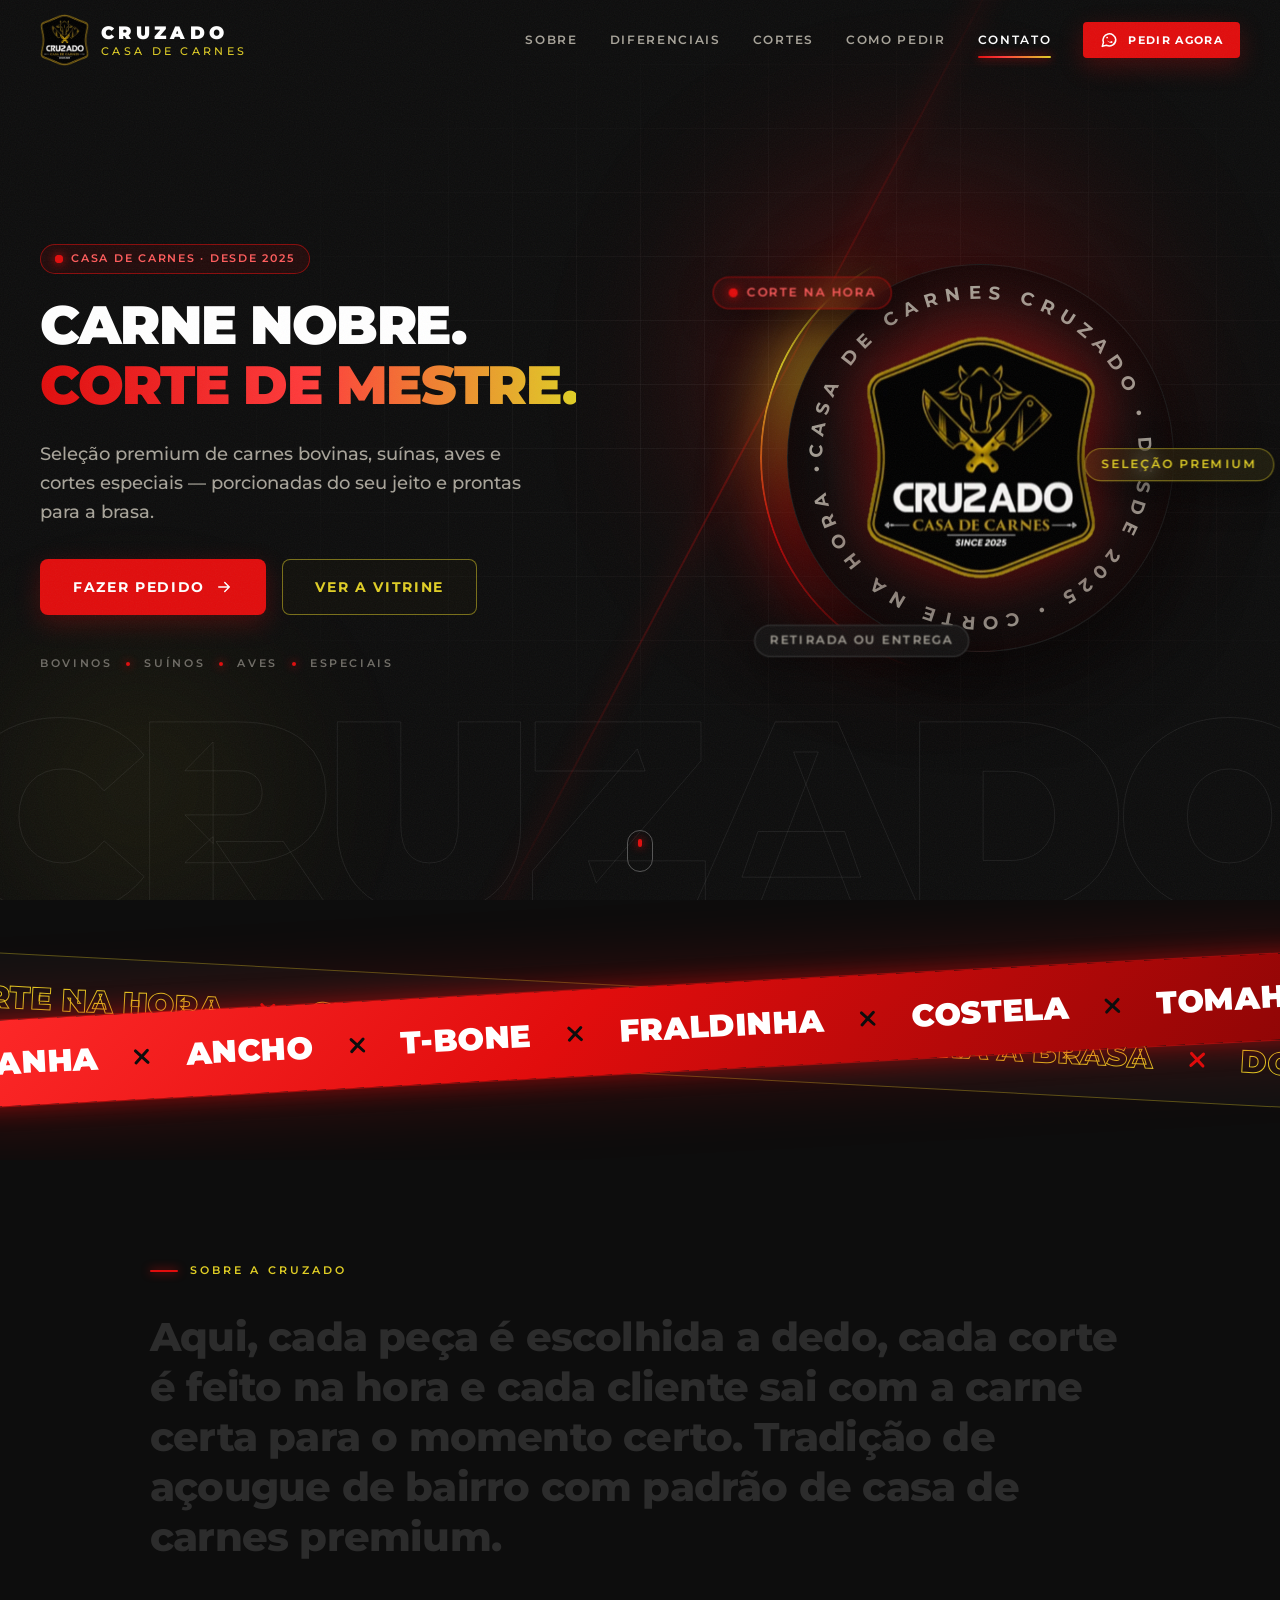
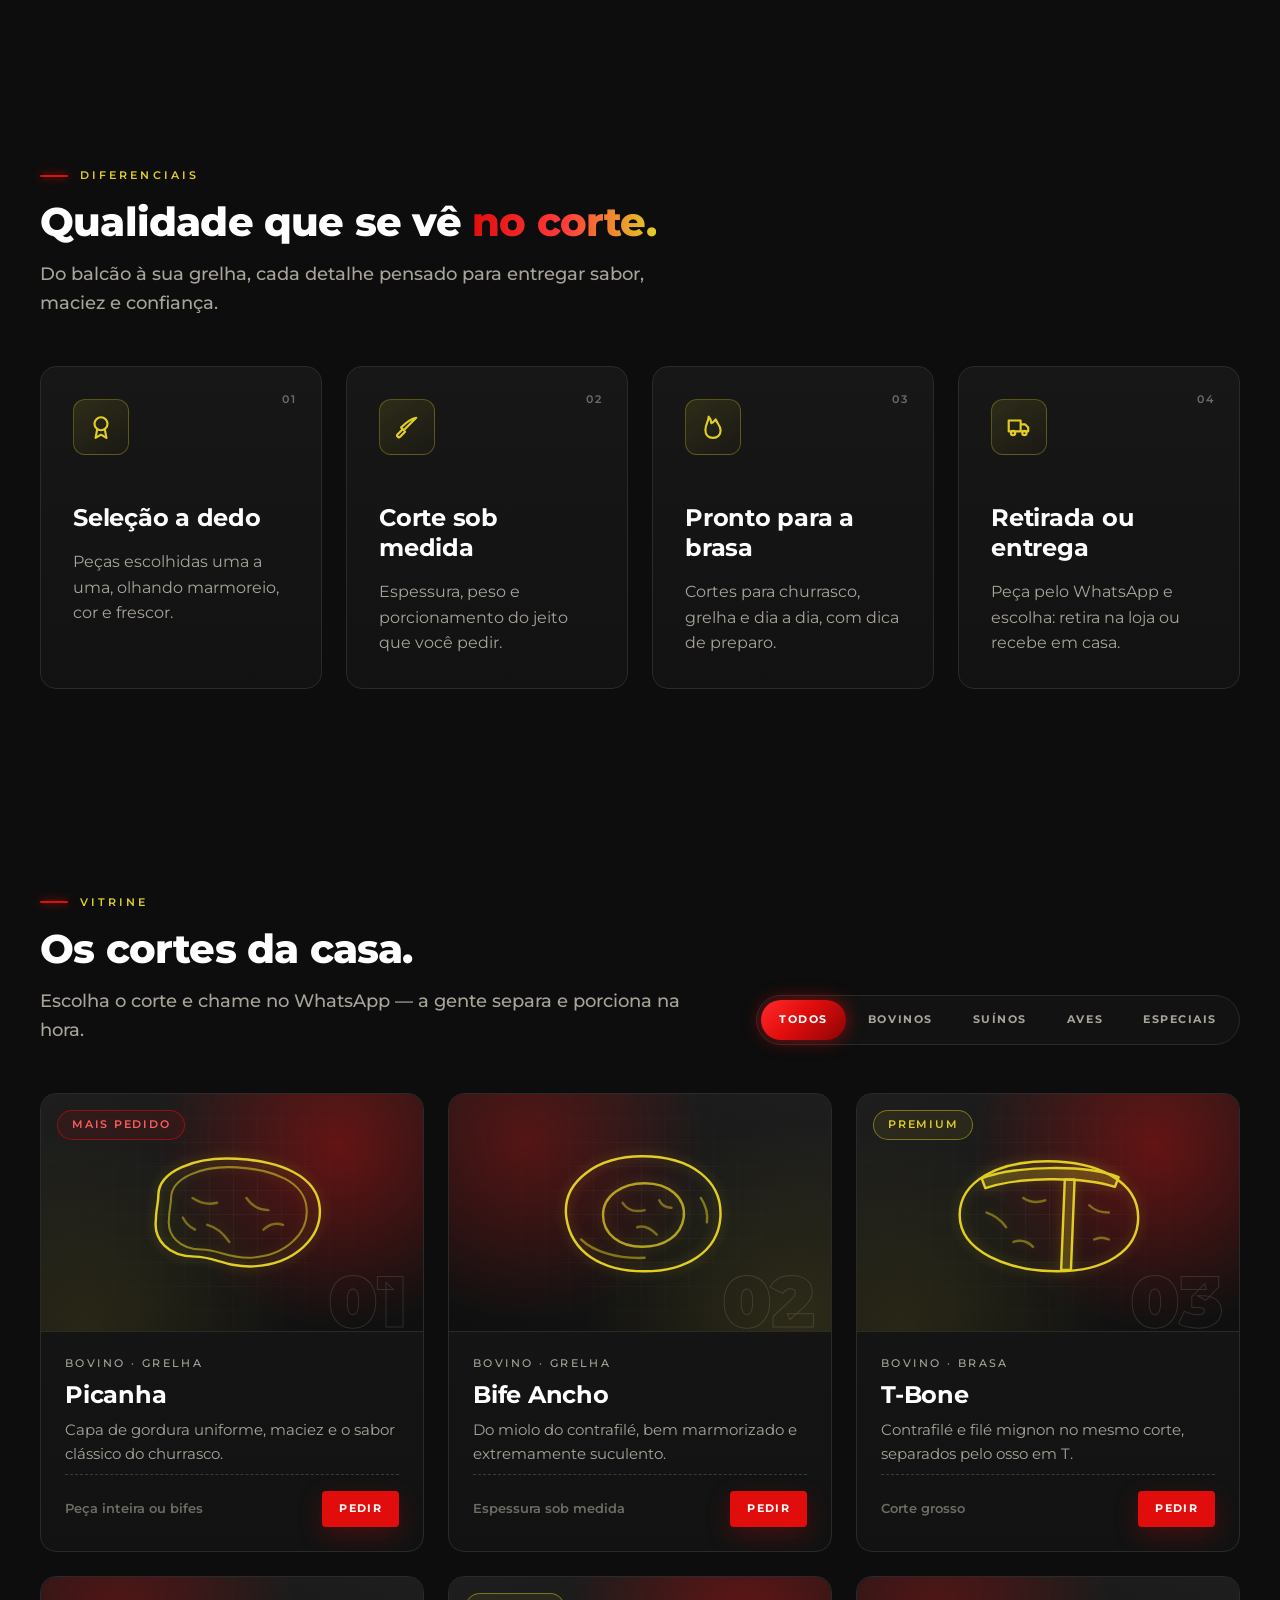
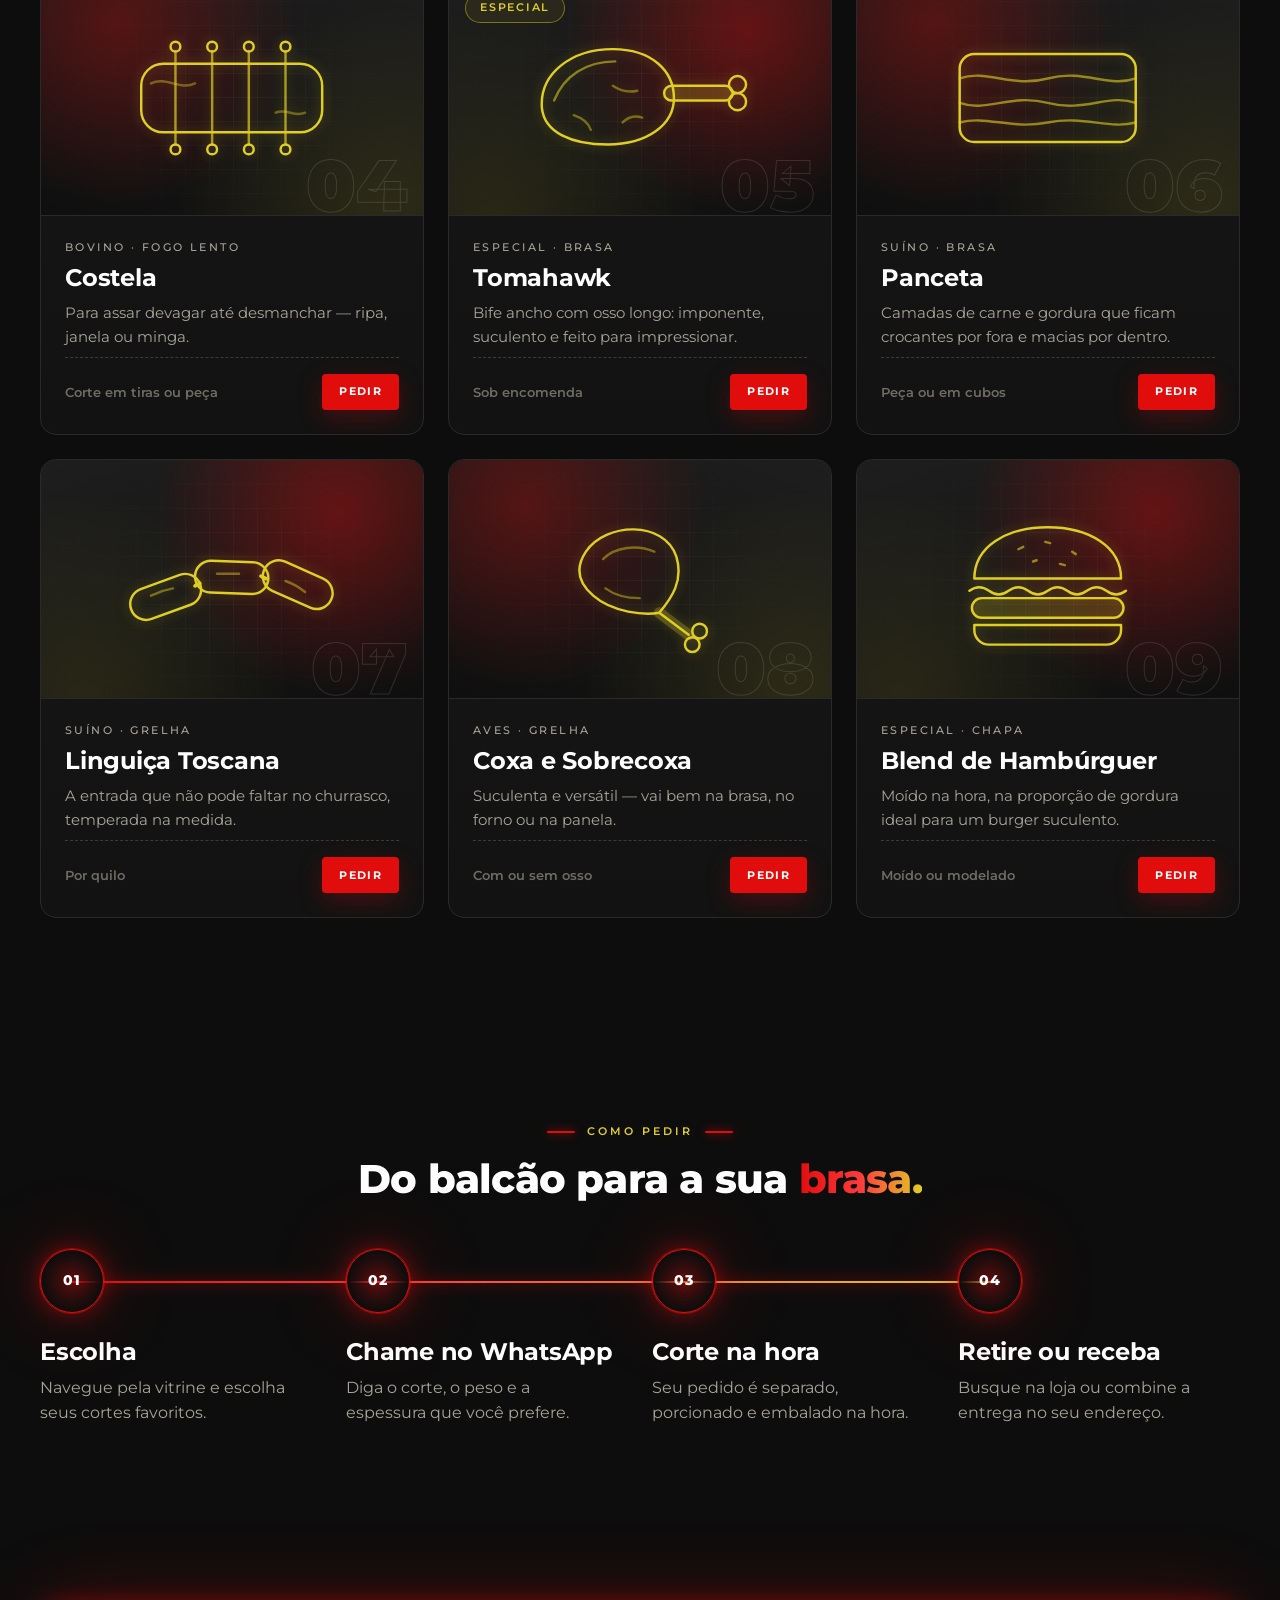
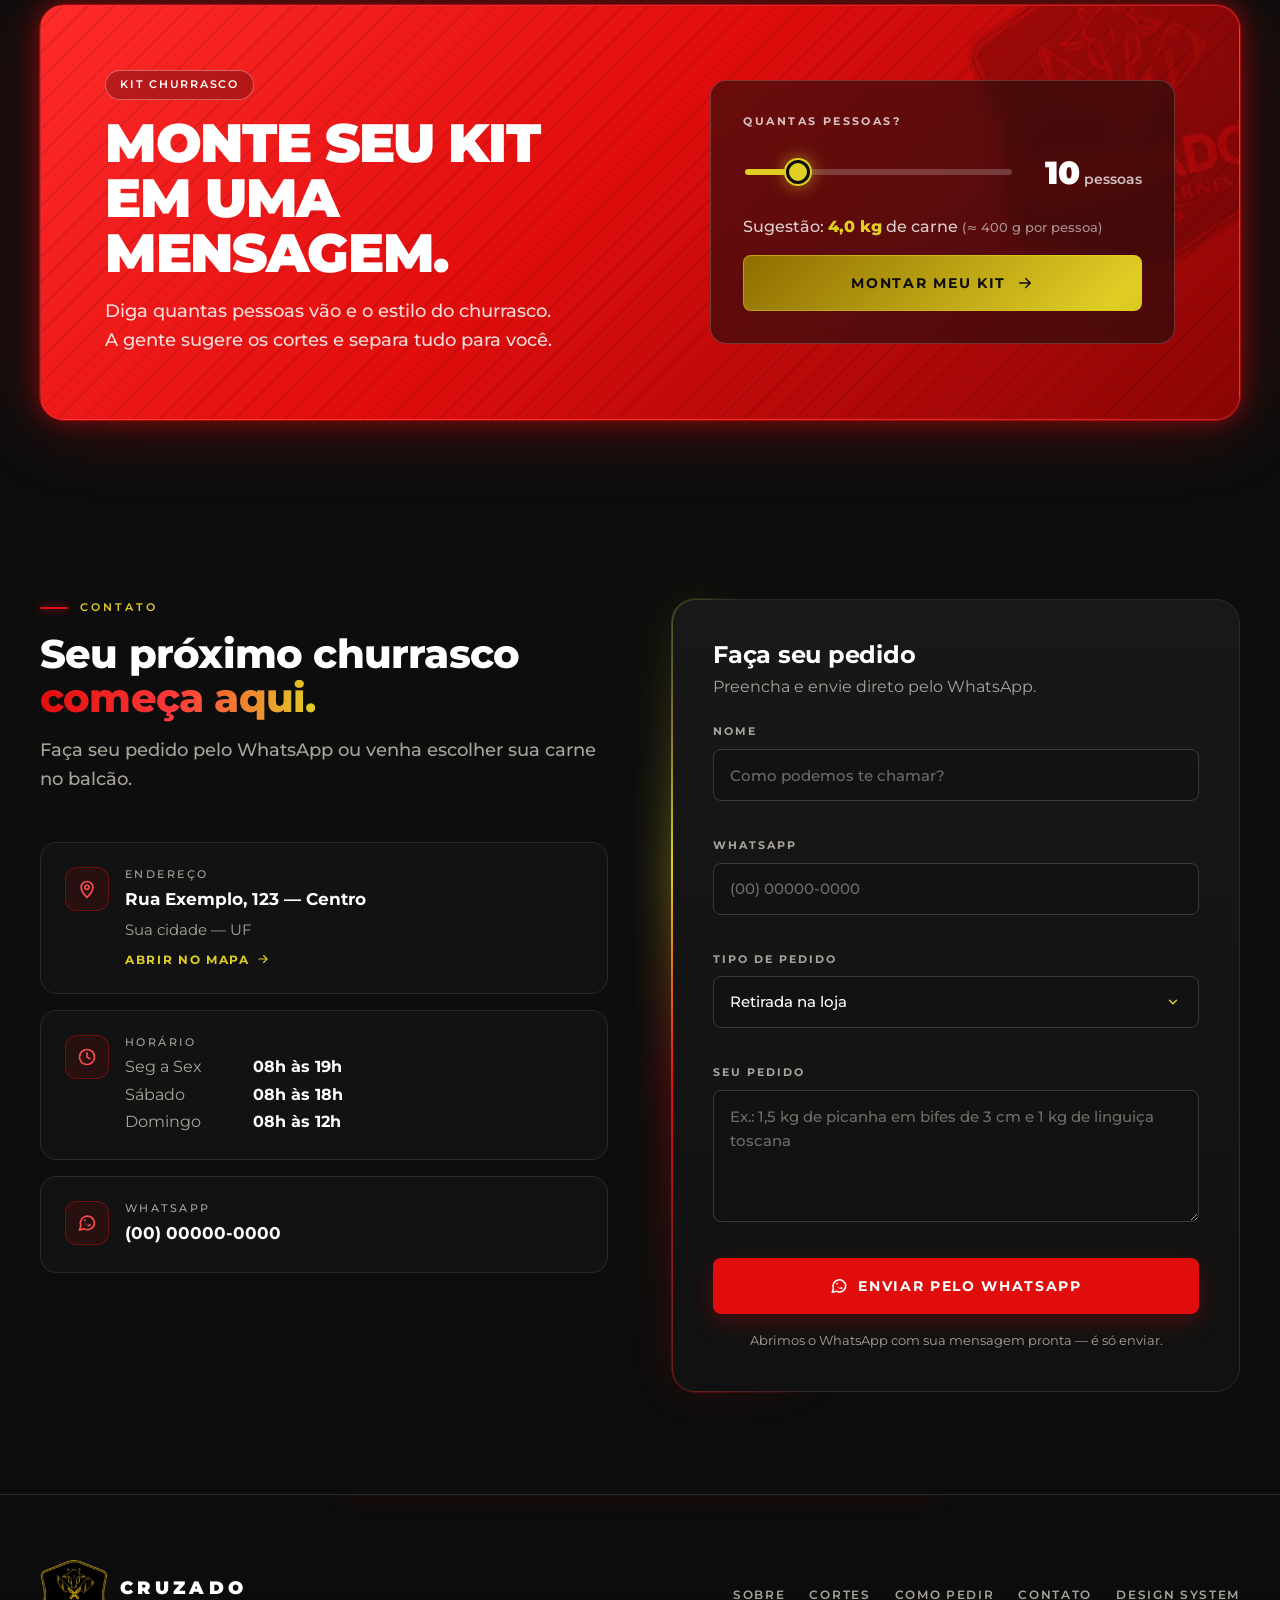
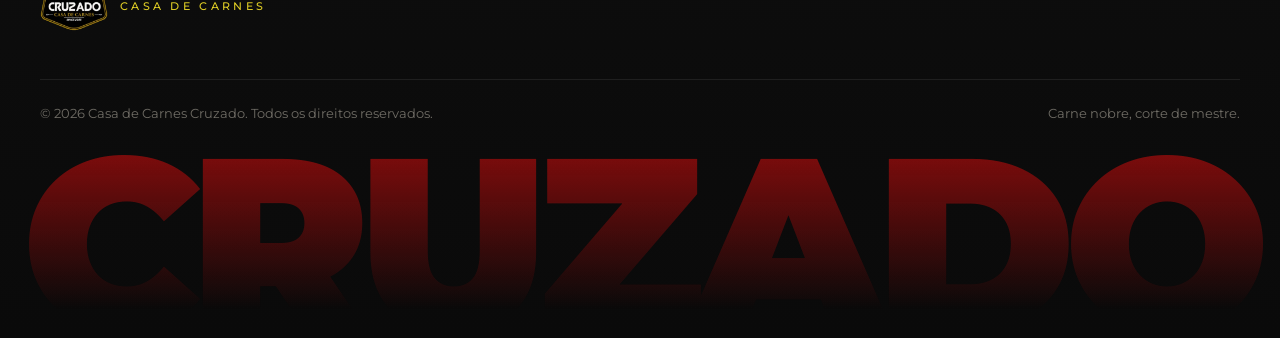
==== commit 0dc99a45: "Aplicar a logo oficial da Casa de Carnes Cruzado - Selo oficial (recortado da arte da paleta) no men" ====
--- a/index.html
+++ b/index.html
@@ -10,7 +10,14 @@
   <meta property="og:locale" content="pt_BR">
   <meta property="og:title" content="Casa de Carnes Cruzado — Carne nobre, corte de mestre">
   <meta property="og:description" content="Seleção premium de carnes, corte na hora e pedido direto pelo WhatsApp.">
-  <link rel="icon" href="assets/img/favicon.svg" type="image/svg+xml">
+  <meta property="og:image" content="https://lurveassessoria-wq.github.io/cruzadoigara-u/assets/img/og-cruzado.jpg">
+  <meta property="og:image:width" content="1200">
+  <meta property="og:image:height" content="630">
+  <meta name="twitter:card" content="summary_large_image">
+  <link rel="icon" href="assets/img/favicon-32.png" type="image/png" sizes="32x32">
+  <link rel="icon" href="assets/img/favicon-64.png" type="image/png" sizes="64x64">
+  <link rel="apple-touch-icon" href="assets/img/apple-touch-icon.png">
+  <link rel="preload" href="assets/img/logo-cruzado.webp" as="image" type="image/webp">
   <link rel="preload" href="assets/fonts/montserrat-latin-wght-normal.woff2" as="font" type="font/woff2" crossorigin>
   <link rel="stylesheet" href="assets/css/tokens.css">
   <link rel="stylesheet" href="assets/css/site.css">
@@ -20,32 +27,8 @@
 </head>
 <body>
 
-  <!-- ===== Sprite: logo e ilustrações ===== -->
+  <!-- ===== Sprite: ícones e ilustrações ===== -->
   <svg class="sprite" aria-hidden="true" focusable="false">
-    <defs>
-      <linearGradient id="g-blade" x1="0" y1="0" x2="1" y2="1">
-        <stop offset="0" stop-color="#F6E875"/>
-        <stop offset=".45" stop-color="#E0CE25"/>
-        <stop offset="1" stop-color="#8F6E00"/>
-      </linearGradient>
-      <linearGradient id="g-handle" x1="0" y1="0" x2="0" y2="1">
-        <stop offset="0" stop-color="#FF2A2A"/>
-        <stop offset="1" stop-color="#8A0505"/>
-      </linearGradient>
-      <g id="knife">
-        <path d="M28.5 35V14c0-4 1.5-6 3.5-7 3 4 4.5 13 4.5 28Z" fill="url(#g-blade)"/>
-        <rect x="27.5" y="34.5" width="10" height="3.5" rx="1" fill="#8F6E00"/>
-        <rect x="28.5" y="38" width="8" height="17" rx="2.5" fill="url(#g-handle)"/>
-        <circle cx="32.5" cy="43" r="1" fill="#0D0D0D"/>
-        <circle cx="32.5" cy="50" r="1" fill="#0D0D0D"/>
-      </g>
-    </defs>
-
-    <symbol id="logo-mark" viewBox="0 0 64 64">
-      <circle cx="32" cy="32" r="30.5" fill="none" stroke="url(#g-blade)" stroke-width="1.5"/>
-      <use href="#knife" transform="rotate(42 32 32)"/>
-      <use href="#knife" transform="rotate(-42 32 32) translate(64 0) scale(-1 1)"/>
-    </symbol>
 
     <!-- Ilustrações dos cortes (traço dourado) -->
     <symbol id="art-steak" viewBox="0 0 200 140">
@@ -138,7 +121,7 @@
 
   <!-- ===== Preloader ===== -->
   <div class="preloader" aria-hidden="true">
-    <svg class="preloader-mark"><use href="#logo-mark"/></svg>
+    <img class="preloader-logo" src="assets/img/logo-cruzado.webp" alt="" width="236" height="250">
     <span class="preloader-bar"><span></span></span>
   </div>
 
@@ -151,7 +134,7 @@
   <header class="nav" data-nav>
     <div class="container nav-inner">
       <a href="#inicio" class="brand" aria-label="Casa de Carnes Cruzado — início">
-        <svg class="brand-mark" aria-hidden="true"><use href="#logo-mark"/></svg>
+        <img class="brand-logo" src="assets/img/logo-cruzado-2x.webp" alt="" width="236" height="250">
         <span class="brand-name">
           <strong>CRUZADO</strong>
           <small>Casa de Carnes</small>
@@ -205,7 +188,7 @@
 
       <div class="container hero-inner">
         <div class="hero-copy">
-          <span class="chip chip-red hero-chip"><span class="dot-live"></span>Açougue premium</span>
+          <span class="chip chip-red hero-chip"><span class="dot-live"></span>Casa de carnes · desde 2025</span>
 
           <h1 class="t-display hero-title">
             <span class="line"><span>Carne nobre.</span></span>
@@ -242,10 +225,10 @@
                 <path id="emblem-circle" d="M100 100m-82 0a82 82 0 1 1 164 0a82 82 0 1 1-164 0"/>
               </defs>
               <text>
-                <textPath href="#emblem-circle" textLength="512" lengthAdjust="spacing">CASA DE CARNES CRUZADO • CORTE NA HORA • CARNES NOBRES •</textPath>
+                <textPath href="#emblem-circle" textLength="512" lengthAdjust="spacing">CASA DE CARNES CRUZADO • DESDE 2025 • CORTE NA HORA •</textPath>
               </text>
             </svg>
-            <svg class="emblem-mark" aria-hidden="true"><use href="#logo-mark"/></svg>
+            <img class="emblem-logo" src="assets/img/logo-cruzado.webp" alt="Logo da Casa de Carnes Cruzado" width="236" height="250">
             <span class="chip chip-red emblem-chip emblem-chip--1"><span class="dot-live"></span>Corte na hora</span>
             <span class="chip chip-gold emblem-chip emblem-chip--2">Seleção premium</span>
             <span class="chip emblem-chip emblem-chip--3">Retirada ou entrega</span>
@@ -534,10 +517,10 @@
     <section class="section section--tight">
       <div class="container">
         <div class="card card-cta cta-block reveal">
-          <svg class="cta-mark" aria-hidden="true"><use href="#logo-mark"/></svg>
+          <img class="cta-mark" src="assets/img/logo-cruzado-2x.webp" alt="" width="236" height="250">
           <div class="cta-copy">
             <span class="chip cta-chip">Kit churrasco</span>
-            <h2 class="t-display">Monte seu kit<br>em uma mensagem.</h2>
+            <h2 class="t-display">Monte seu kit <br>em uma mensagem.</h2>
             <p>Diga quantas pessoas vão e o estilo do churrasco. A gente sugere os cortes e separa tudo para você.</p>
           </div>
 
@@ -655,7 +638,7 @@
   <footer class="footer">
     <div class="container footer-top">
       <a href="#inicio" class="brand" aria-label="Casa de Carnes Cruzado — voltar ao topo">
-        <svg class="brand-mark" aria-hidden="true"><use href="#logo-mark"/></svg>
+        <img class="brand-logo" src="assets/img/logo-cruzado-2x.webp" alt="" width="236" height="250">
         <span class="brand-name">
           <strong>CRUZADO</strong>
           <small>Casa de Carnes</small>
--- a/assets/css/tokens.css
+++ b/assets/css/tokens.css
@@ -46,7 +46,7 @@
   --c-grafite-500: #555555;
 
   /* ---------- Texto ---------- */
-  --c-texto: #F5F2EA;
+  --c-texto: #FFFFFF;          /* Branco */
   --c-texto-2: #A8A49A;        /* texto secundário */
   --c-texto-3: #6F6C65;
 
--- a/assets/css/site.css
+++ b/assets/css/site.css
@@ -72,16 +72,17 @@
     visibility: hidden;
   }
 }
-.preloader-mark {
-  width: 72px;
-  height: 72px;
-  filter: drop-shadow(0 0 22px rgba(225, 13, 13, 0.6));
-  animation: preloader-mark 1.2s var(--ease-out) both;
-}
-@keyframes preloader-mark {
+.preloader-logo {
+  width: 120px;
+  height: auto;
+  filter: drop-shadow(0 0 26px rgba(225, 13, 13, 0.55));
+  animation: preloader-logo 1.1s var(--ease-out) both;
+}
+@keyframes preloader-logo {
   from {
     opacity: 0;
-    transform: scale(0.6) rotate(-90deg);
+    transform: scale(0.82);
+    filter: drop-shadow(0 0 0 rgba(225, 13, 13, 0));
   }
 }
 .preloader-bar {
@@ -170,15 +171,18 @@
   gap: 12px;
   text-decoration: none;
 }
-.brand-mark {
-  width: 40px;
-  height: 40px;
+.brand-logo {
+  width: auto;
+  height: 52px;
   flex: none;
-  transition: transform 0.8s var(--ease-out), filter 0.4s;
-}
-.brand:hover .brand-mark {
-  transform: rotate(180deg);
-  filter: drop-shadow(0 0 10px rgba(225, 13, 13, 0.7));
+  transition: transform 0.6s var(--ease-out), filter 0.4s, height 0.4s var(--ease-out);
+}
+.nav.is-scrolled .brand-logo {
+  height: 44px;
+}
+.brand:hover .brand-logo {
+  transform: scale(1.06) rotate(-4deg);
+  filter: drop-shadow(0 0 12px rgba(225, 13, 13, 0.7));
 }
 .brand-name {
   display: grid;
@@ -627,13 +631,6 @@
     radial-gradient(circle at 50% 50%, #181818, #0e0e0e 70%);
   box-shadow: inset 0 0 80px rgba(0, 0, 0, 0.8), inset 0 0 40px rgba(225, 13, 13, 0.15), var(--s-lg);
 }
-.emblem-disc::after {
-  content: "";
-  position: absolute;
-  inset: 22%;
-  border: 1px dashed rgba(224, 206, 37, 0.18);
-  border-radius: 50%;
-}
 .emblem-text {
   position: absolute;
   inset: 6%;
@@ -647,12 +644,13 @@
   letter-spacing: 0.2em;
   fill: var(--c-texto-2);
 }
-.emblem-mark {
-  position: absolute;
-  inset: 29%;
-  width: 42%;
-  height: 42%;
-  filter: drop-shadow(0 0 28px rgba(225, 13, 13, 0.55));
+.emblem-logo {
+  position: absolute;
+  top: 23.5%;
+  left: 25%;
+  width: 50%;
+  height: auto;
+  filter: drop-shadow(0 0 30px rgba(225, 13, 13, 0.5)) drop-shadow(0 18px 30px rgba(0, 0, 0, 0.7));
   animation: bob 6s ease-in-out infinite;
   transform: translateZ(60px);
 }
@@ -871,7 +869,7 @@
   font-style: normal;
 }
 .js .manifesto-text .w {
-  color: rgba(245, 242, 234, 0.13);
+  color: rgba(255, 255, 255, 0.13);
   transition: color 0.4s, text-shadow 0.4s;
 }
 .js .manifesto-text .w.is-lit {
@@ -1329,14 +1327,14 @@
 }
 .cta-mark {
   position: absolute;
-  right: -60px;
-  top: -60px;
+  right: -40px;
+  top: -50px;
   z-index: -1;
-  width: 320px;
-  height: 320px;
-  opacity: 0.1;
-  filter: grayscale(1) brightness(3);
-  animation: spin 60s linear infinite;
+  width: 300px;
+  height: auto;
+  opacity: 0.22;
+  mix-blend-mode: multiply;
+  transform: rotate(-12deg);
 }
 .cta-calc {
   display: grid;
@@ -1586,6 +1584,9 @@
   background: linear-gradient(90deg, transparent, var(--c-vermelho), var(--c-ouro), var(--c-vermelho), transparent);
   box-shadow: 0 0 18px var(--c-vermelho);
   transform: translateX(-50%);
+}
+.footer .brand-logo {
+  height: 72px;
 }
 .footer-top {
   display: flex;
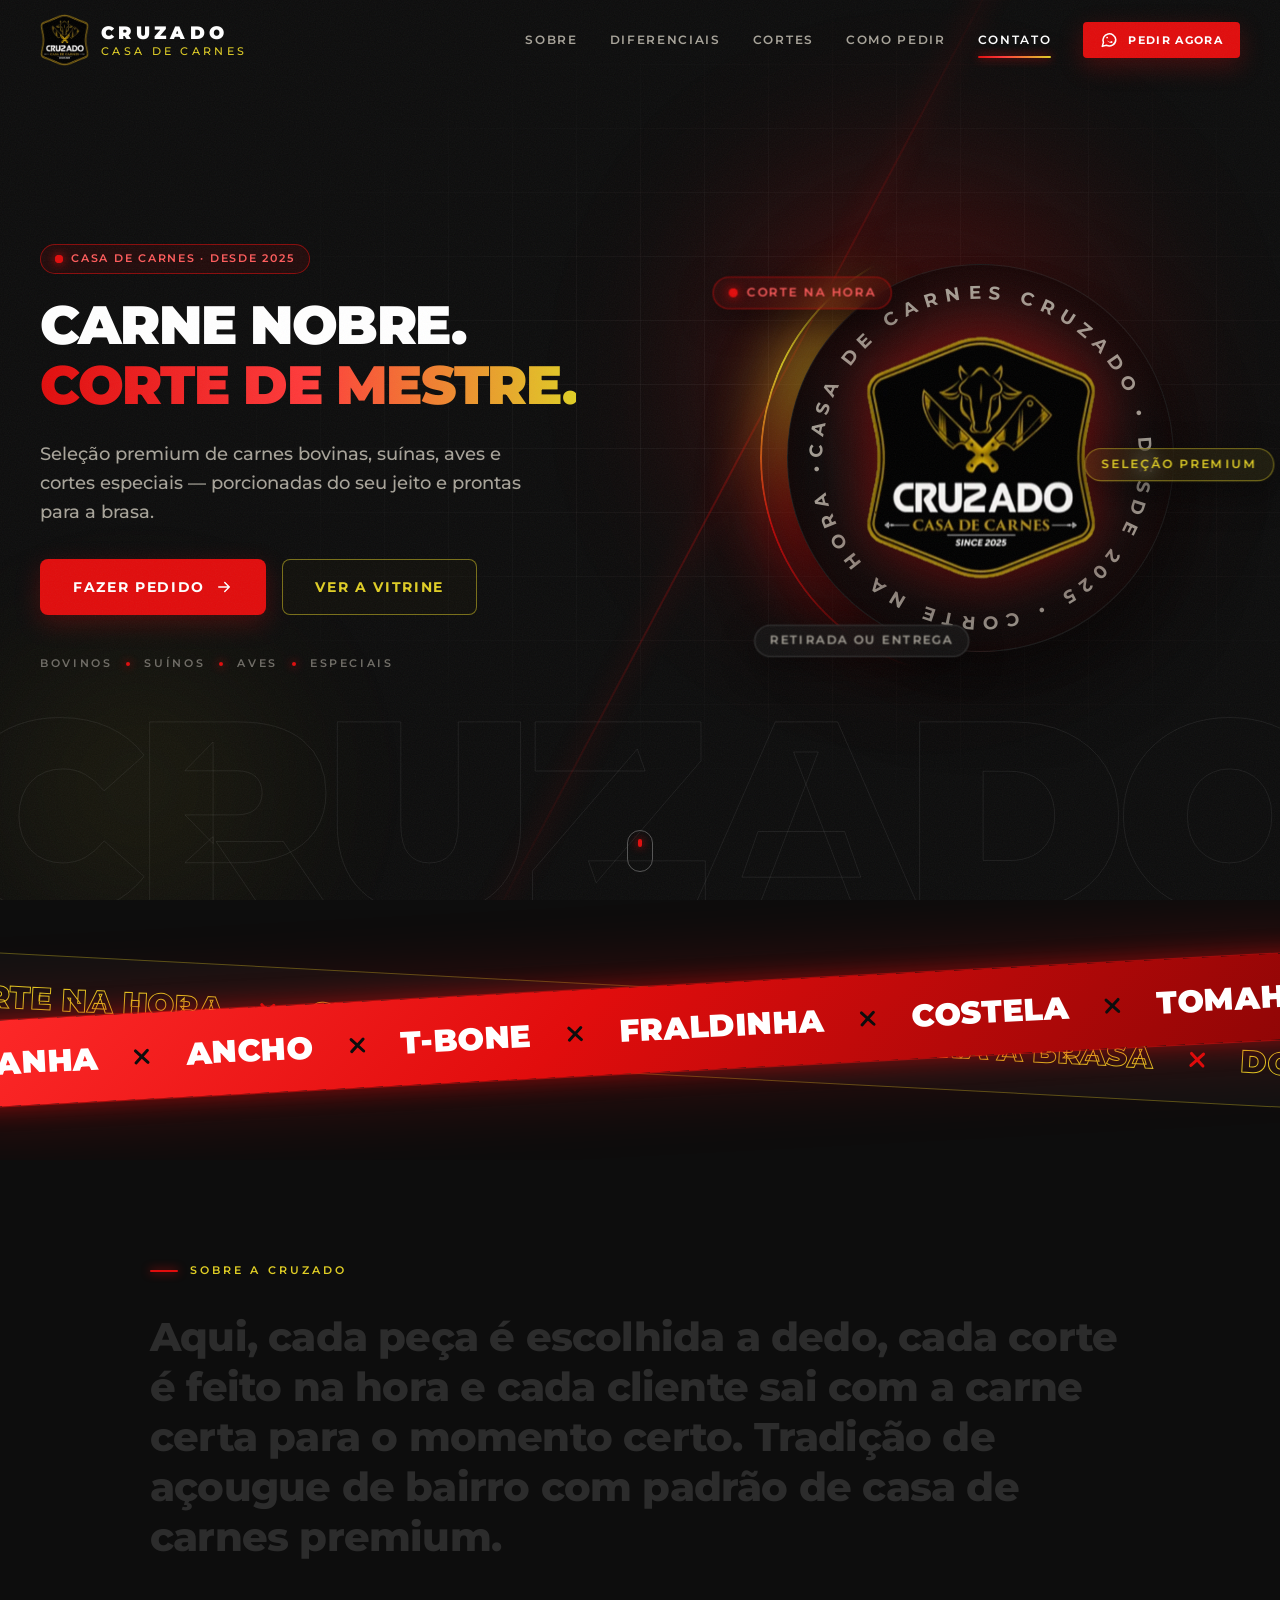
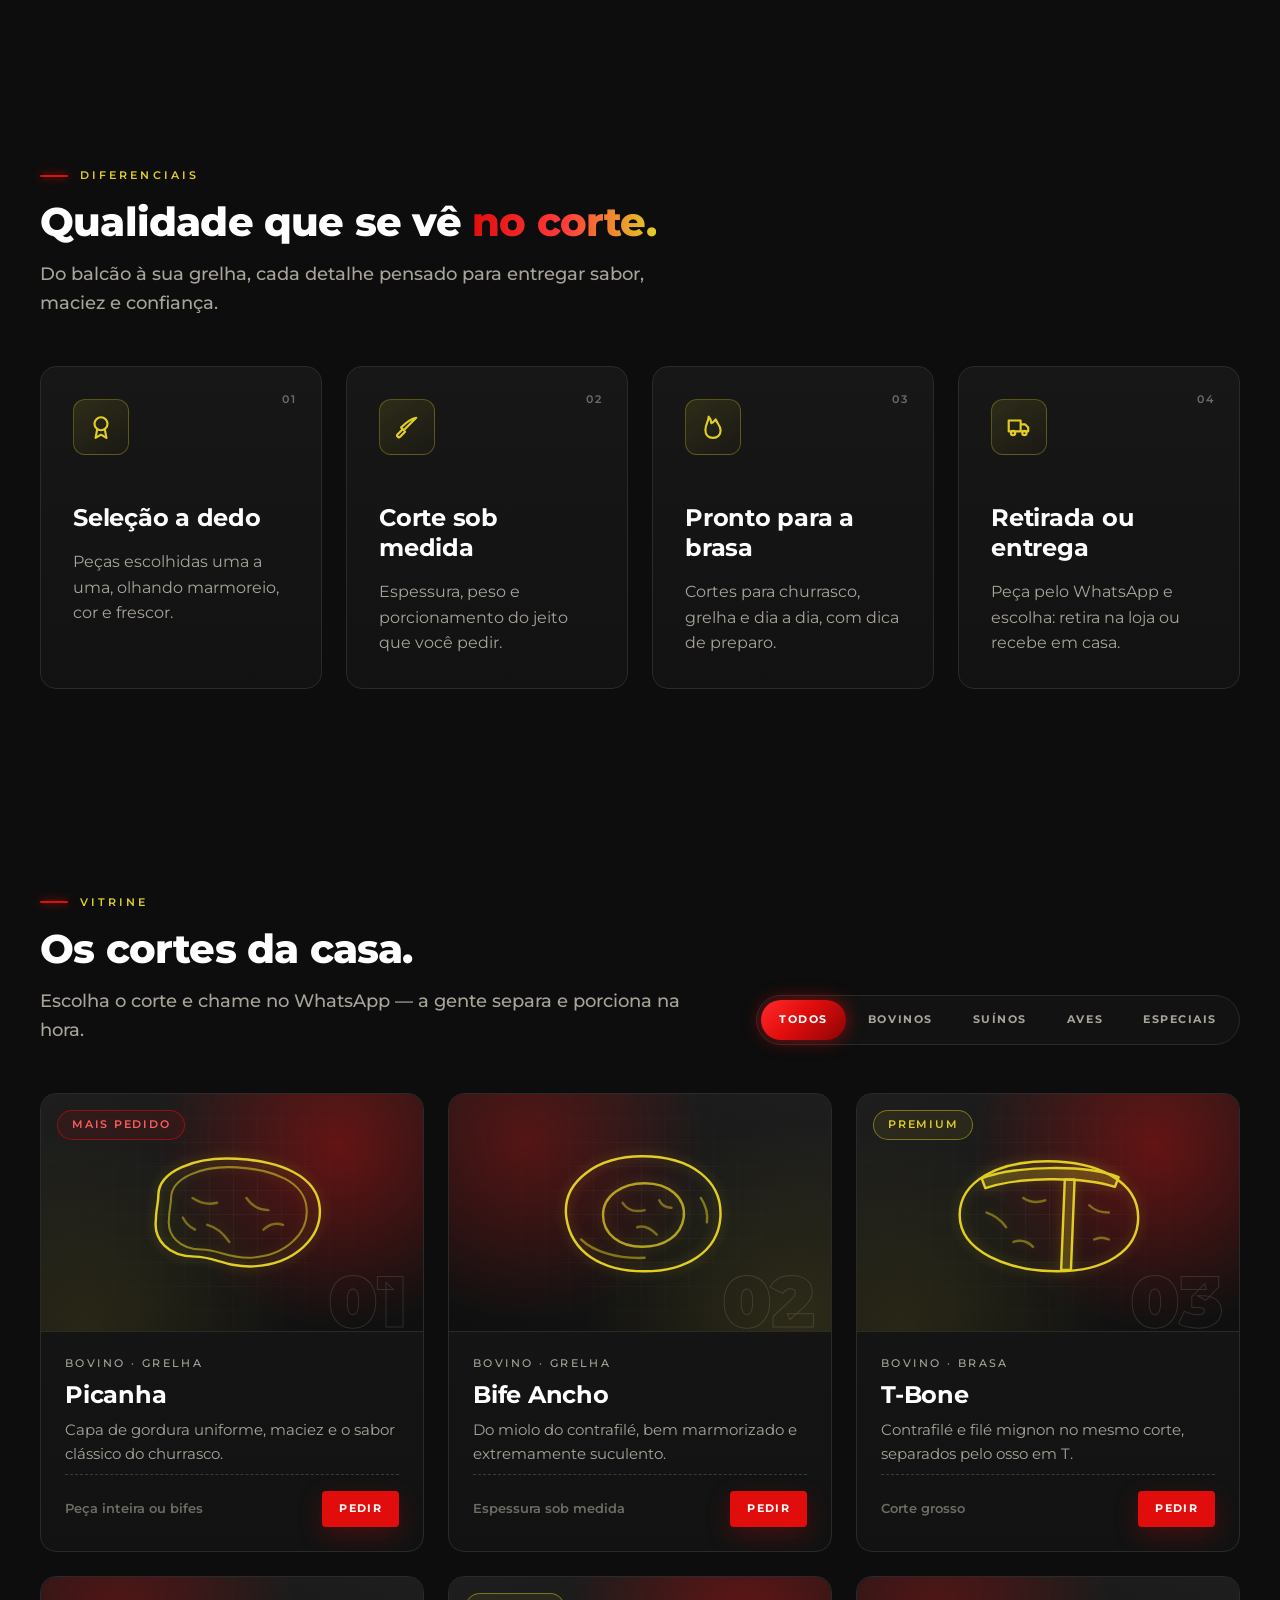
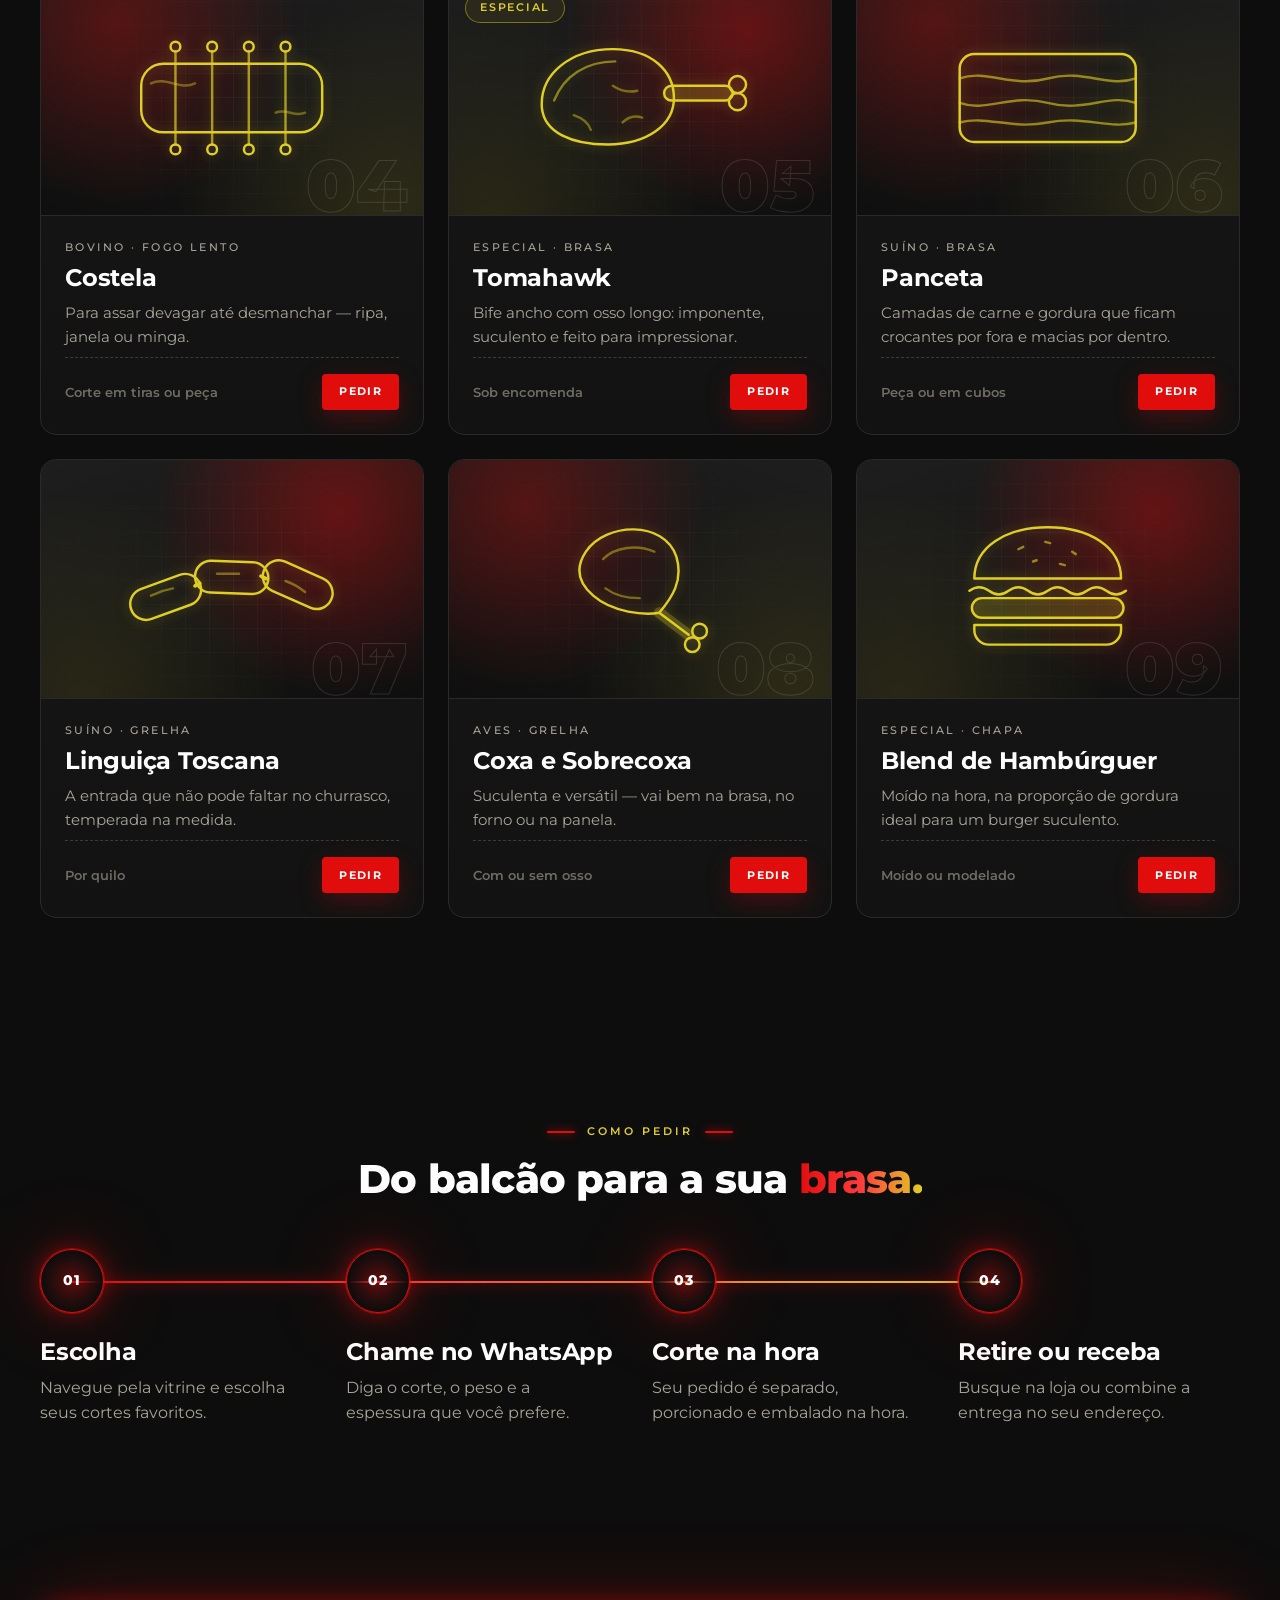
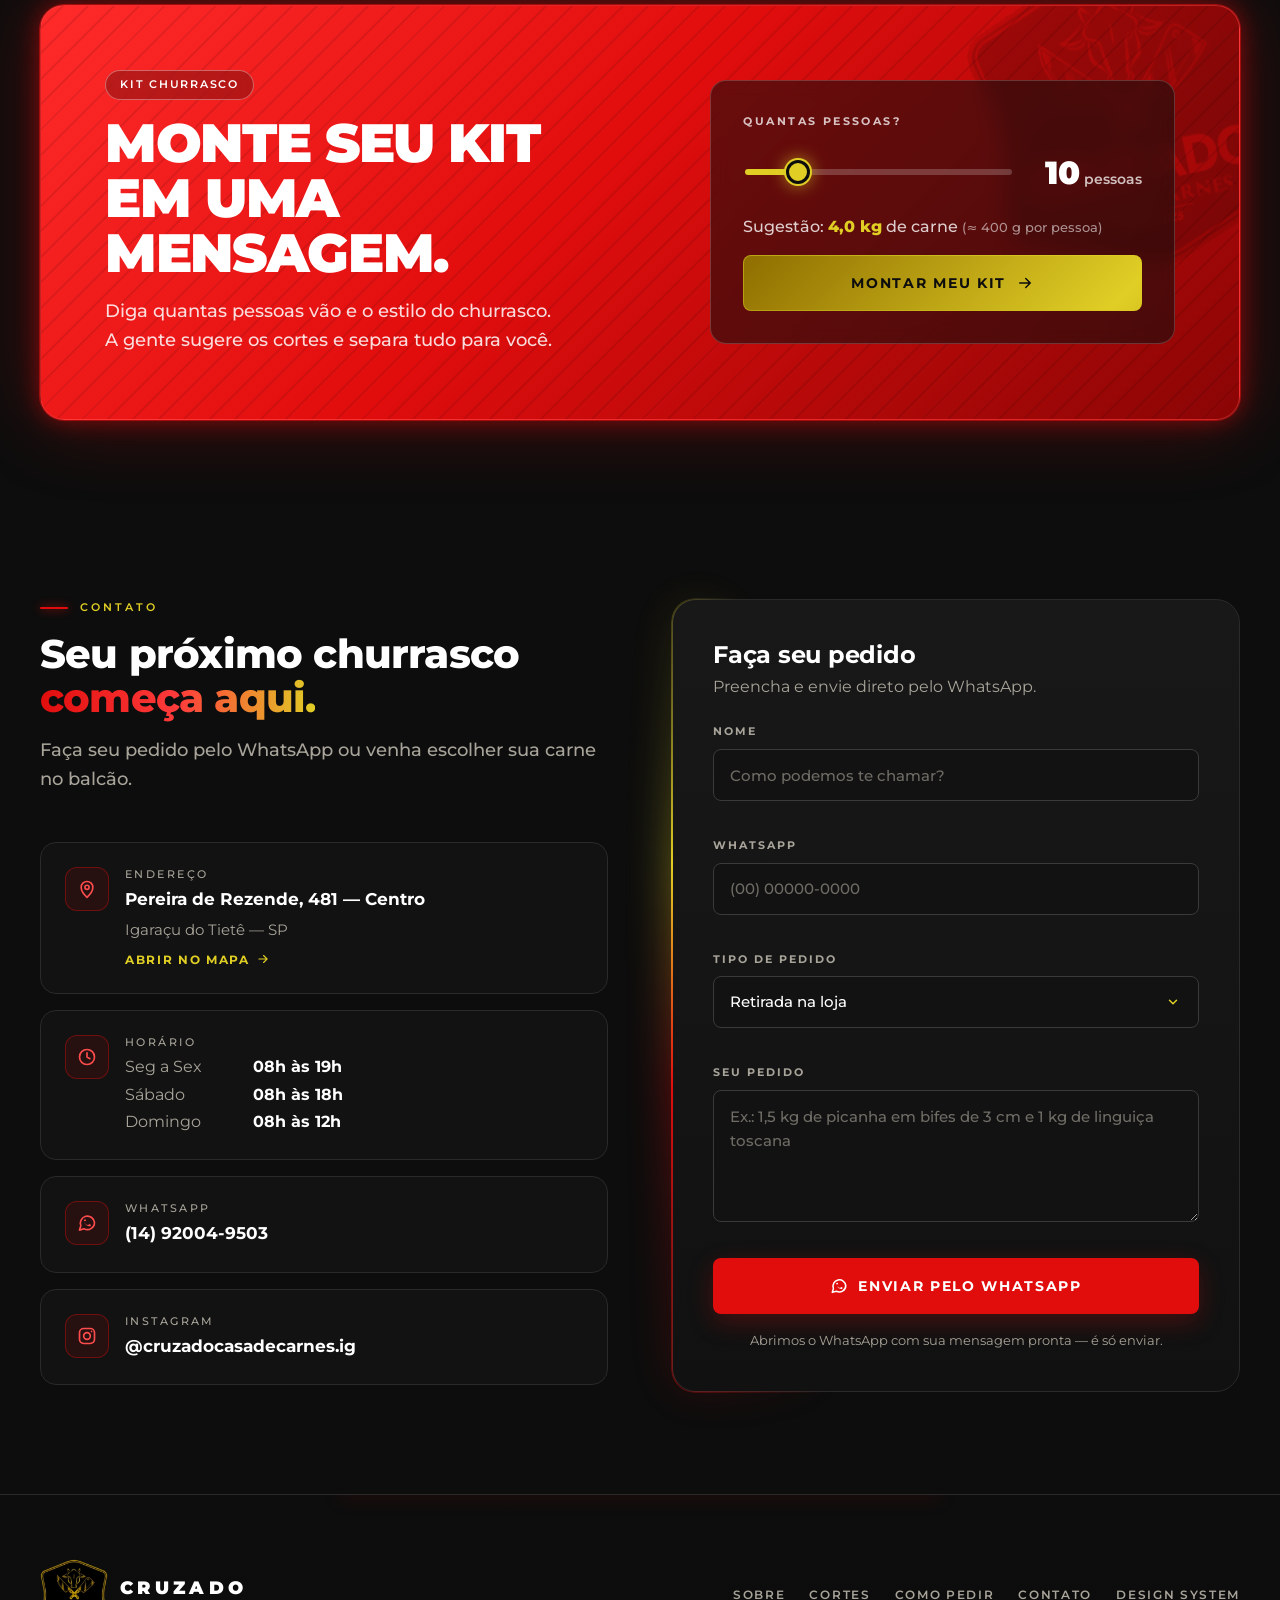
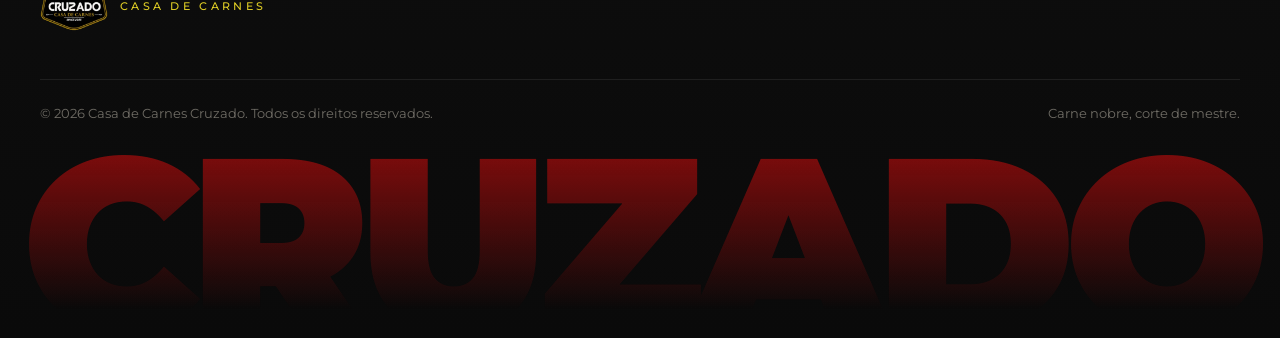
==== commit 0efc12eb: "Adicionar endereço e Instagram da loja - Endereço: Pereira de Rezende, 481 — Centro, Igaraçu do Tiet" ====
--- a/index.html
+++ b/index.html
@@ -555,8 +555,8 @@
               <span class="info-icon"><svg aria-hidden="true"><use href="#i-pin"/></svg></span>
               <div>
                 <span class="t-caption">Endereço</span>
-                <strong data-config="endereco">Rua Exemplo, 123 — Centro</strong>
-                <span class="info-sub" data-config="cidade">Sua cidade — UF</span>
+                <strong data-config="endereco">Pereira de Rezende, 481 — Centro</strong>
+                <span class="info-sub" data-config="cidade">Igaraçu do Tietê — SP</span>
                 <a class="info-link" href="#" data-maps target="_blank" rel="noopener">Abrir no mapa <svg aria-hidden="true"><use href="#i-arrow"/></svg></a>
               </div>
             </li>
@@ -575,7 +575,7 @@
               <span class="info-icon"><svg aria-hidden="true"><use href="#i-chat"/></svg></span>
               <div>
                 <span class="t-caption">WhatsApp</span>
-                <a class="info-strong" href="#contato" data-whatsapp data-config="whatsappLabel">(00) 00000-0000</a>
+                <a class="info-strong" href="#contato" data-whatsapp data-config="whatsappLabel">(14) 92004-9503</a>
               </div>
             </li>
             <li class="info-item reveal" data-instagram hidden>
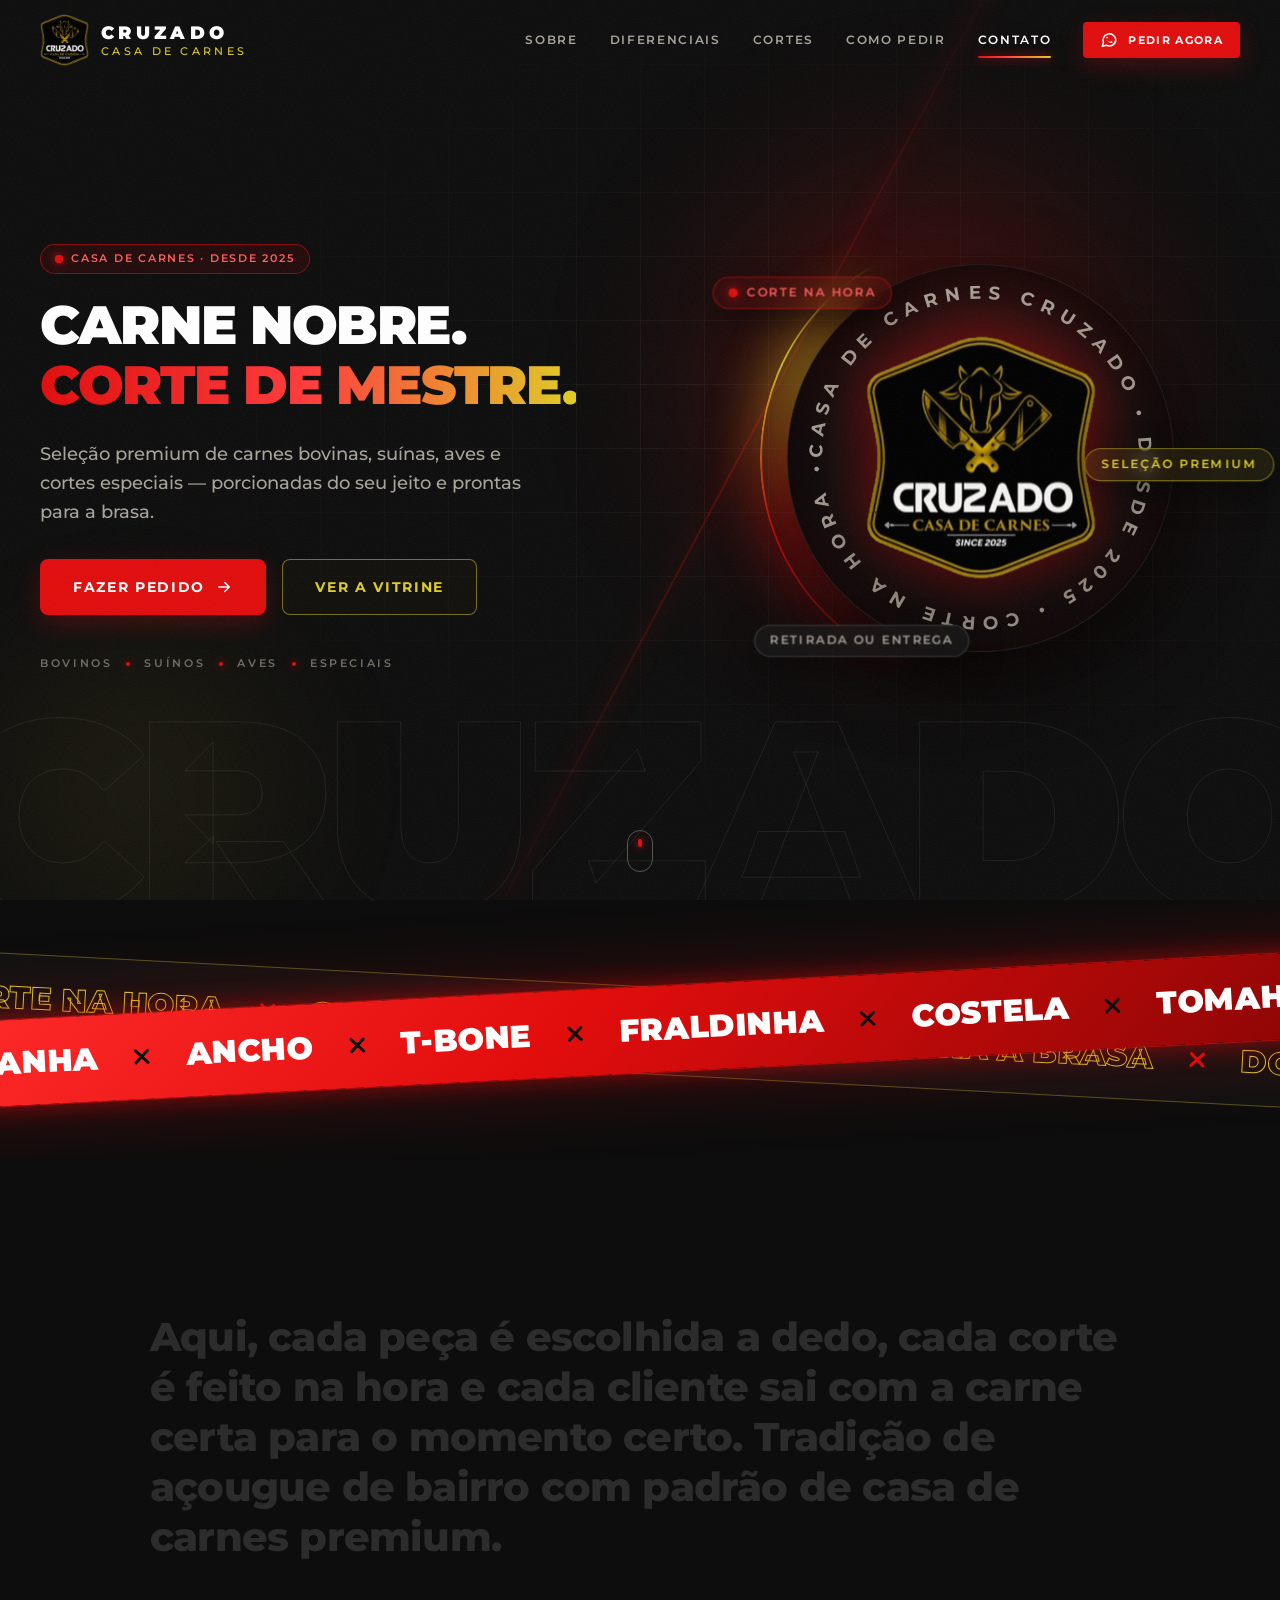
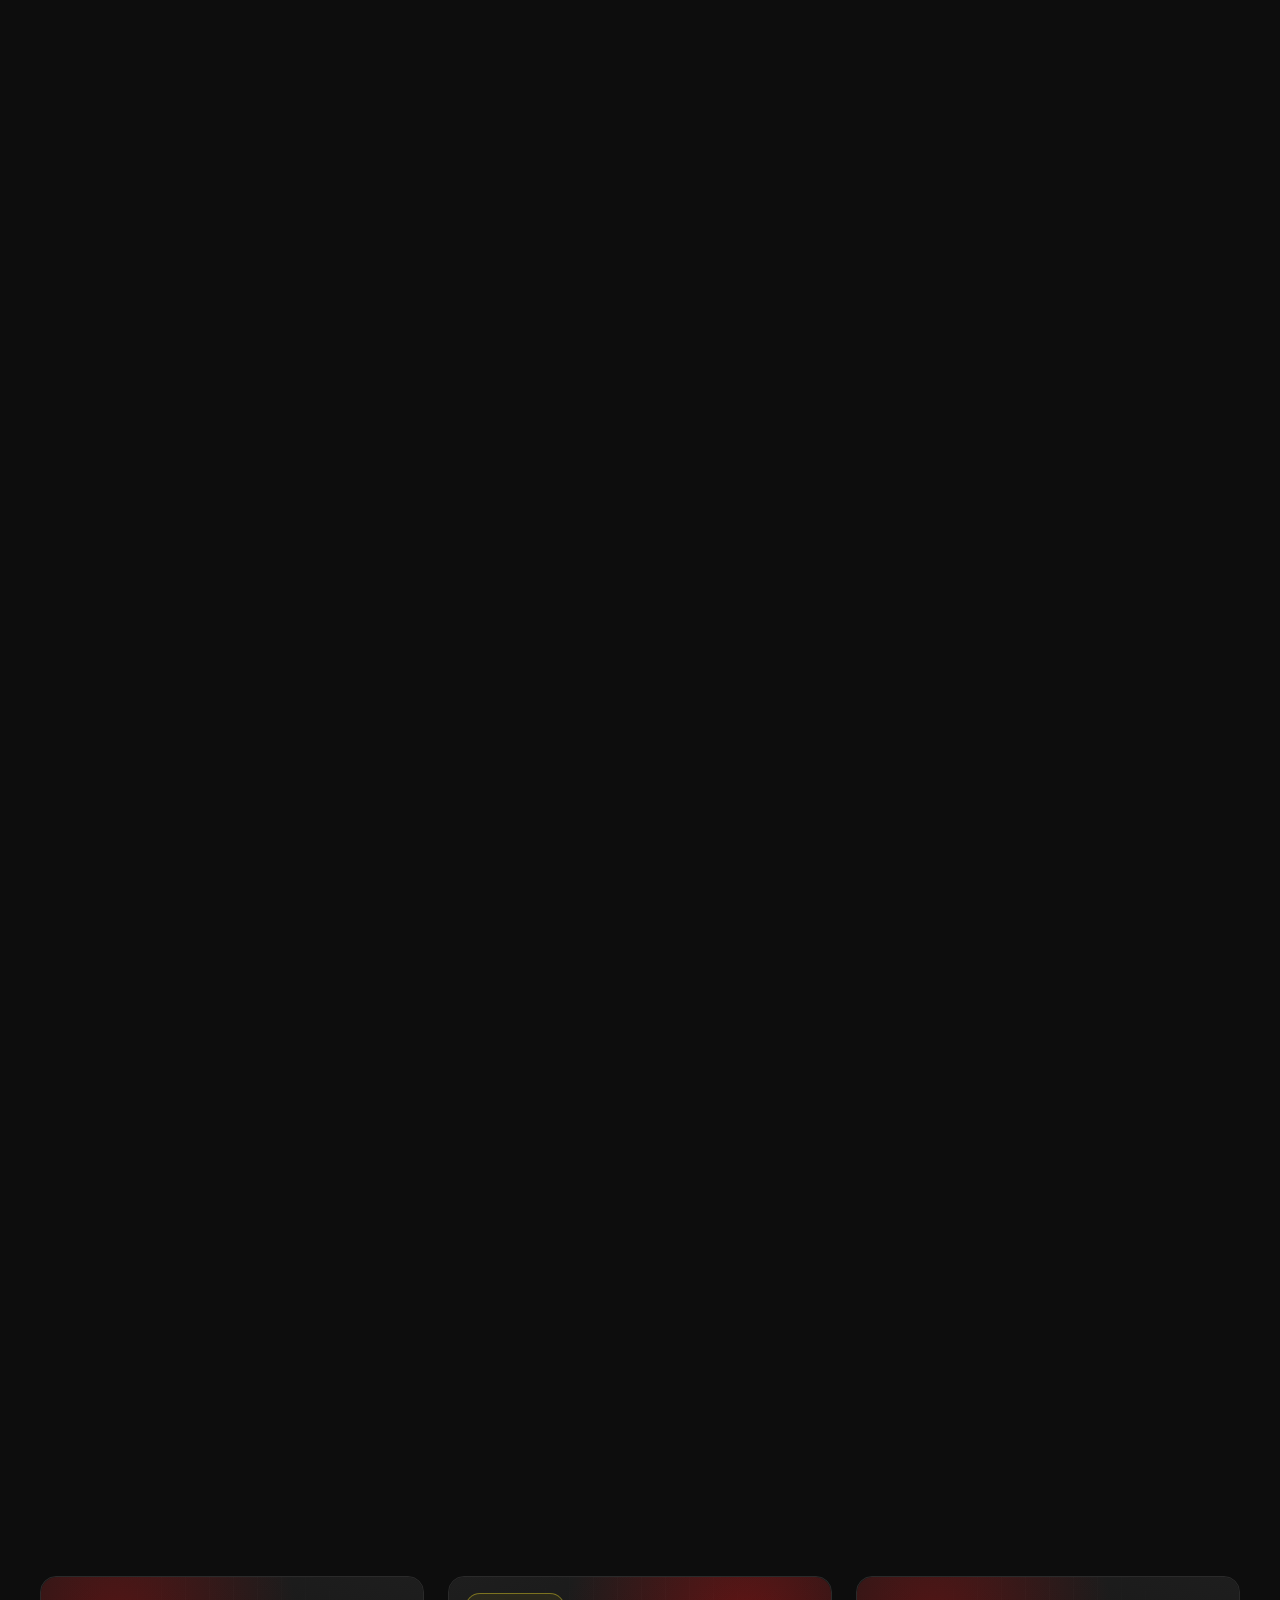
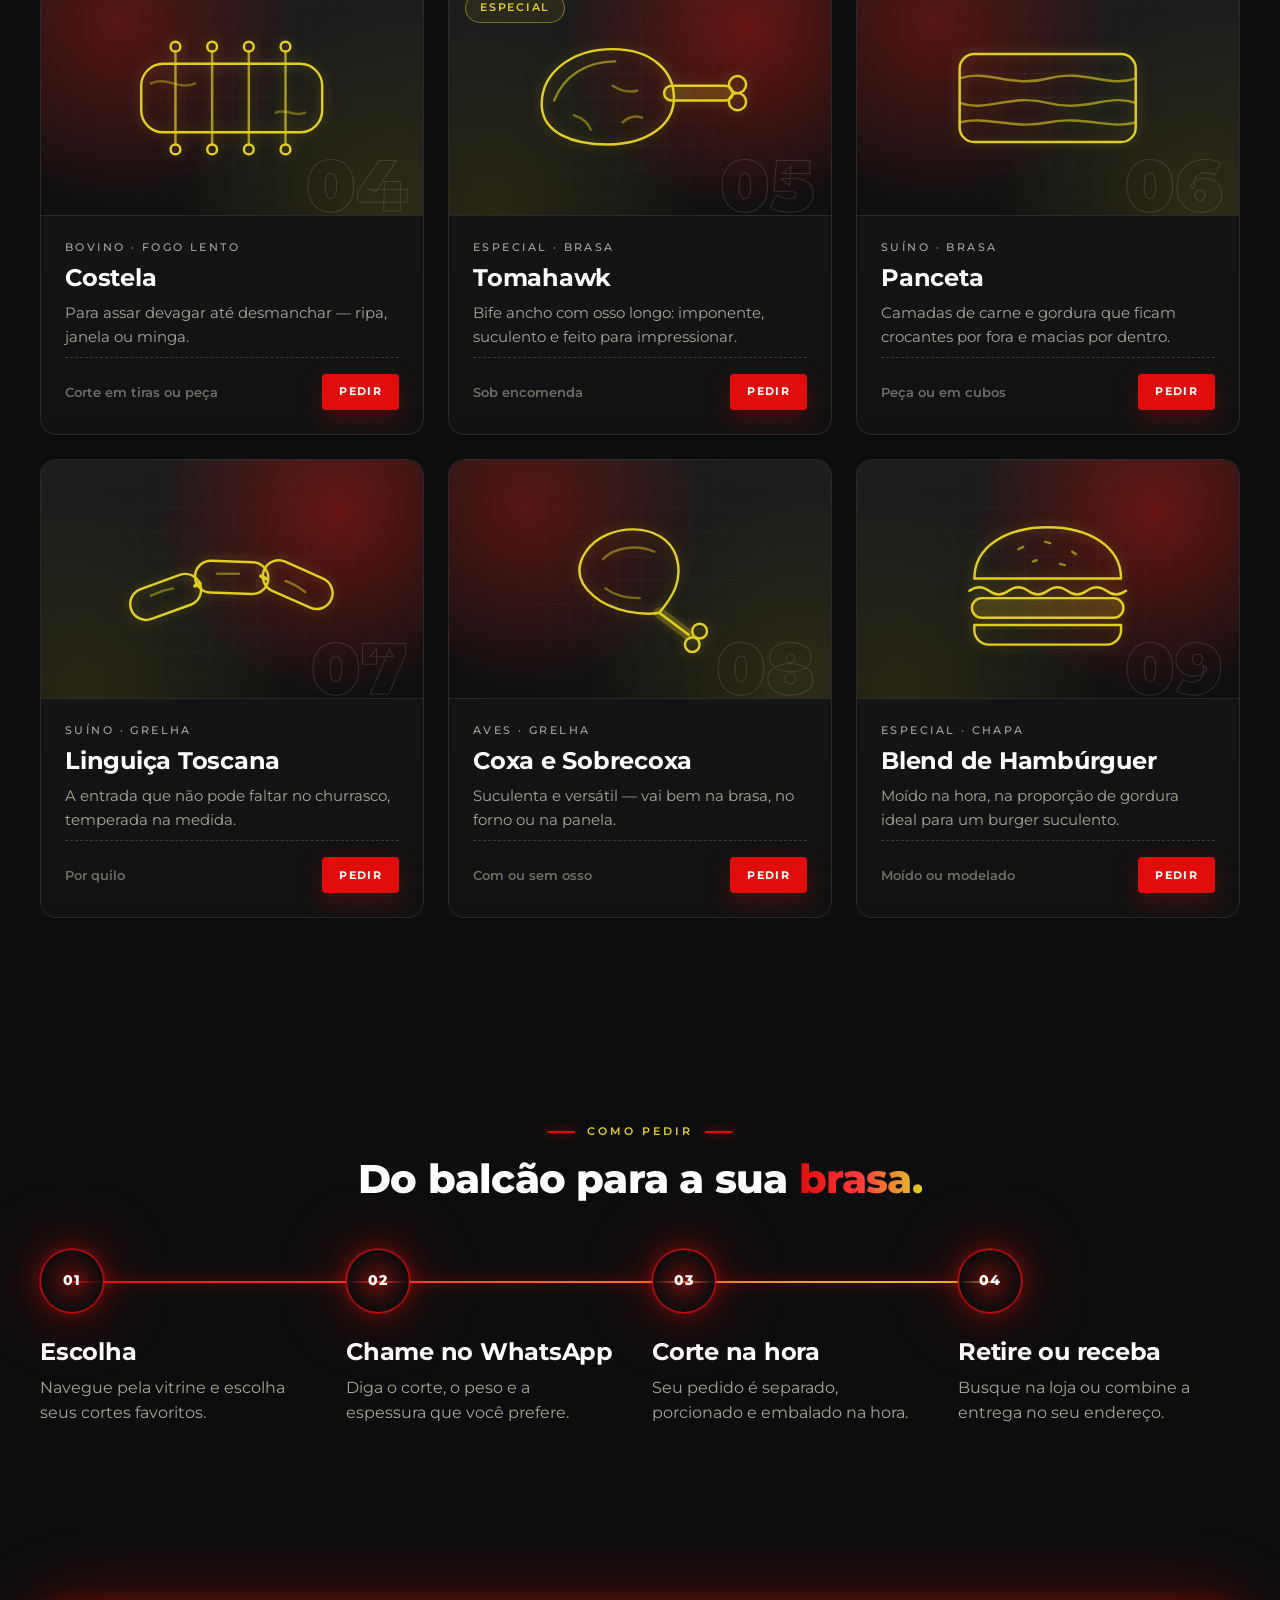
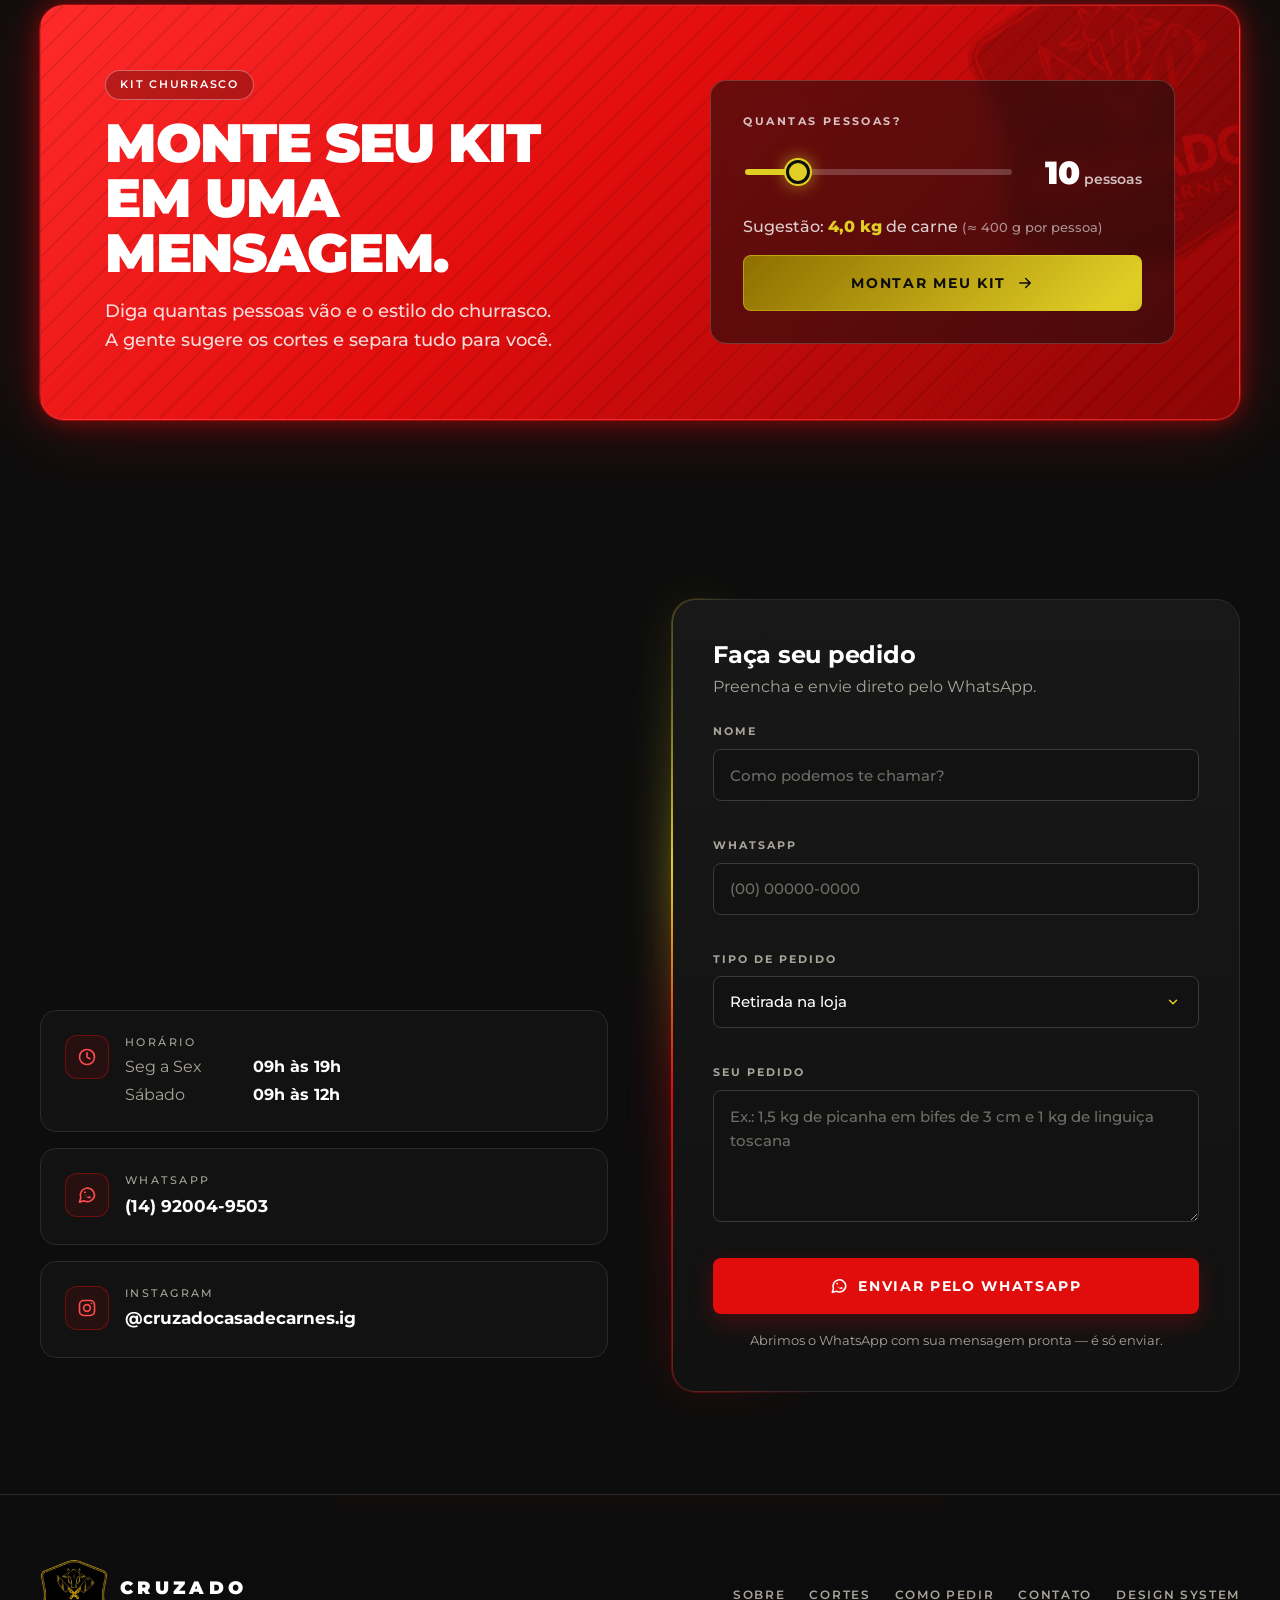
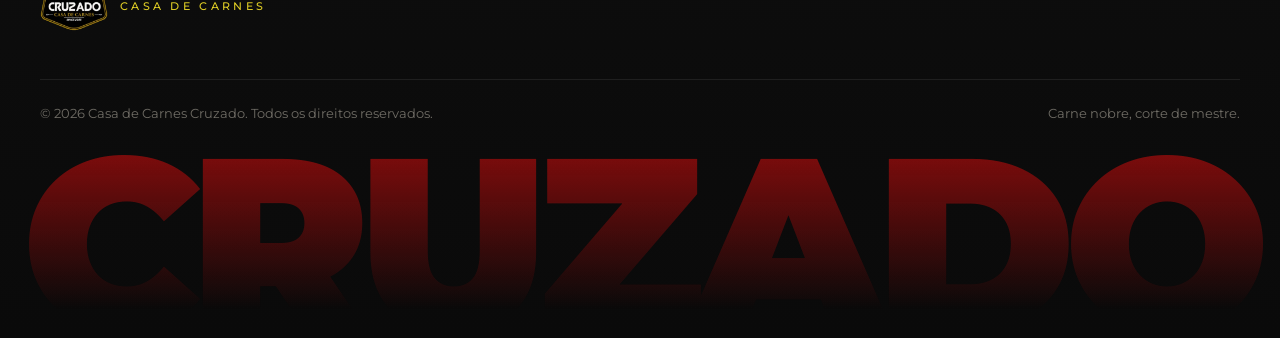
==== commit 66ecfc11: "Atualizar horário de funcionamento Seg a Sex 09h às 19h · Sábado 09h às 12h  Co-Authored-By: Claude " ====
--- a/index.html
+++ b/index.html
@@ -565,9 +565,8 @@
               <div>
                 <span class="t-caption">Horário</span>
                 <dl class="hours" data-hours>
-                  <div><dt>Seg a Sex</dt><dd>08h às 19h</dd></div>
-                  <div><dt>Sábado</dt><dd>08h às 18h</dd></div>
-                  <div><dt>Domingo</dt><dd>08h às 12h</dd></div>
+                  <div><dt>Seg a Sex</dt><dd>09h às 19h</dd></div>
+                  <div><dt>Sábado</dt><dd>09h às 12h</dd></div>
                 </dl>
               </div>
             </li>
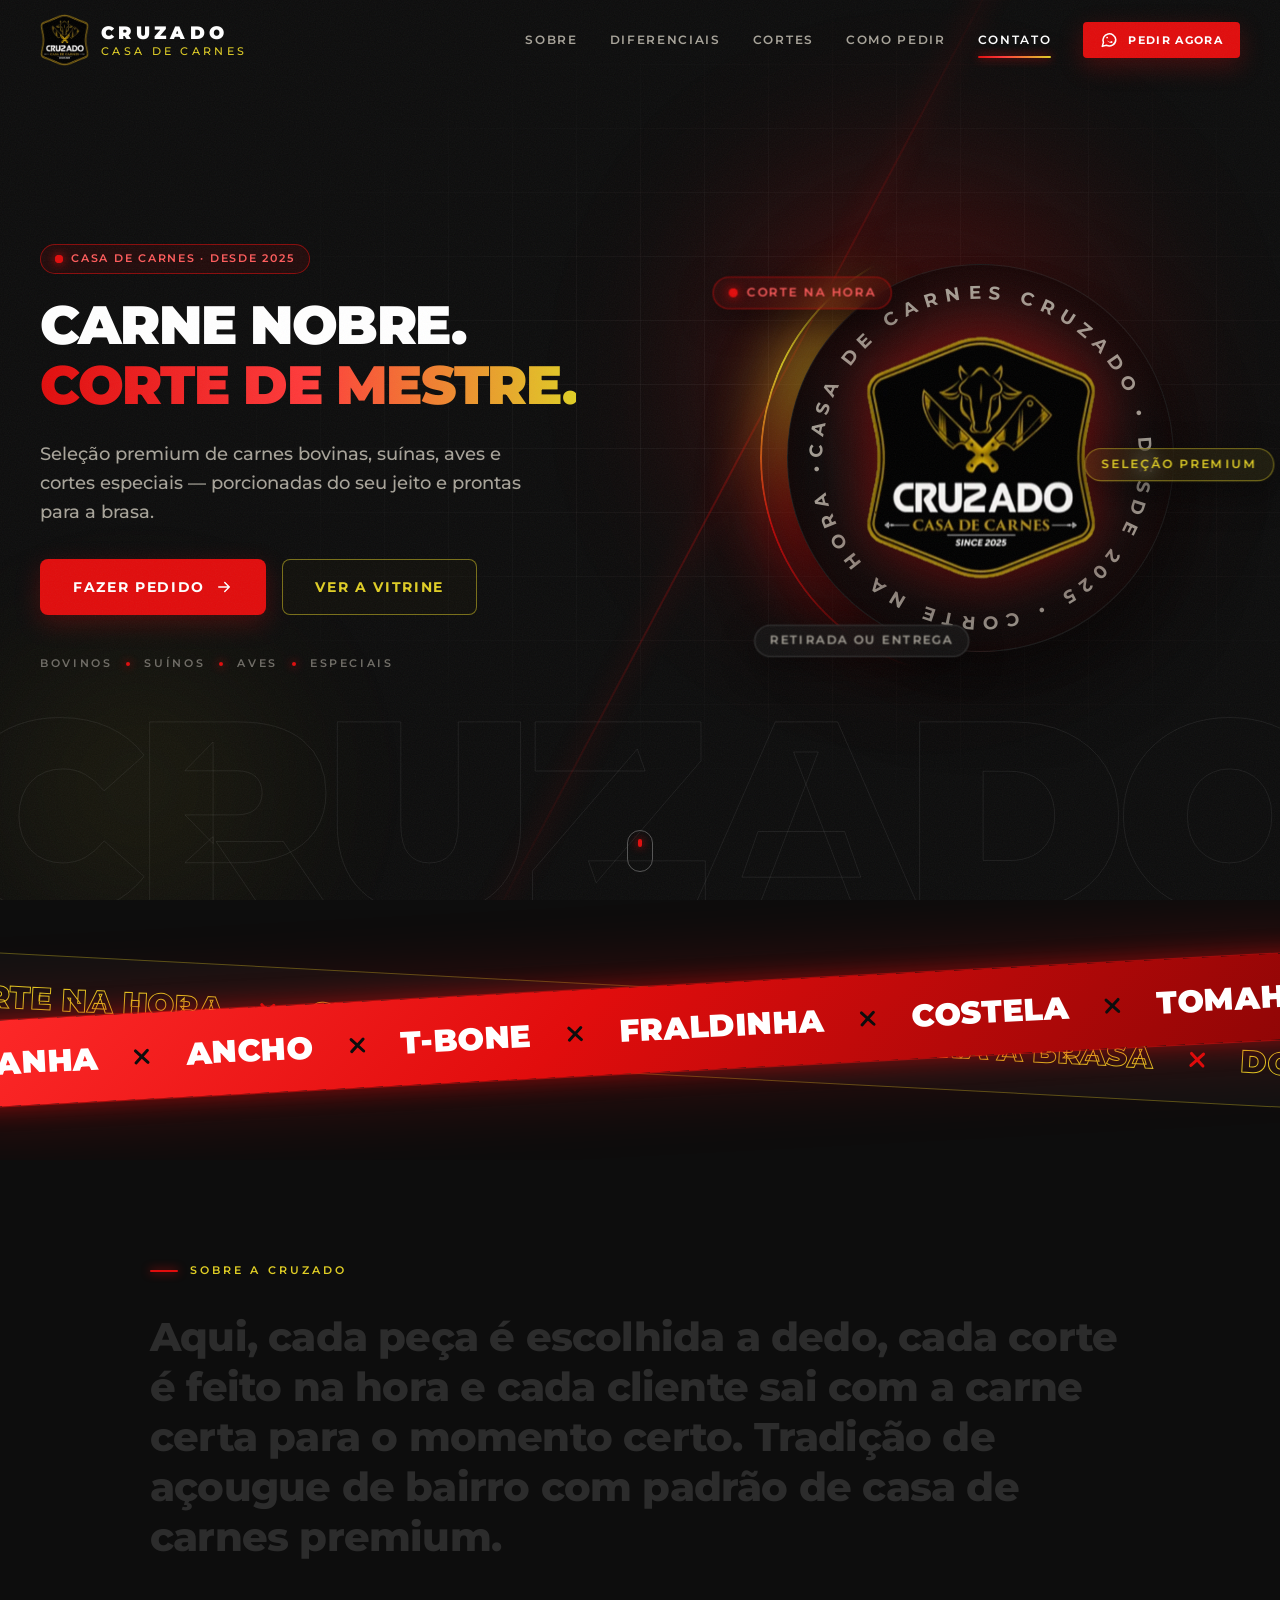
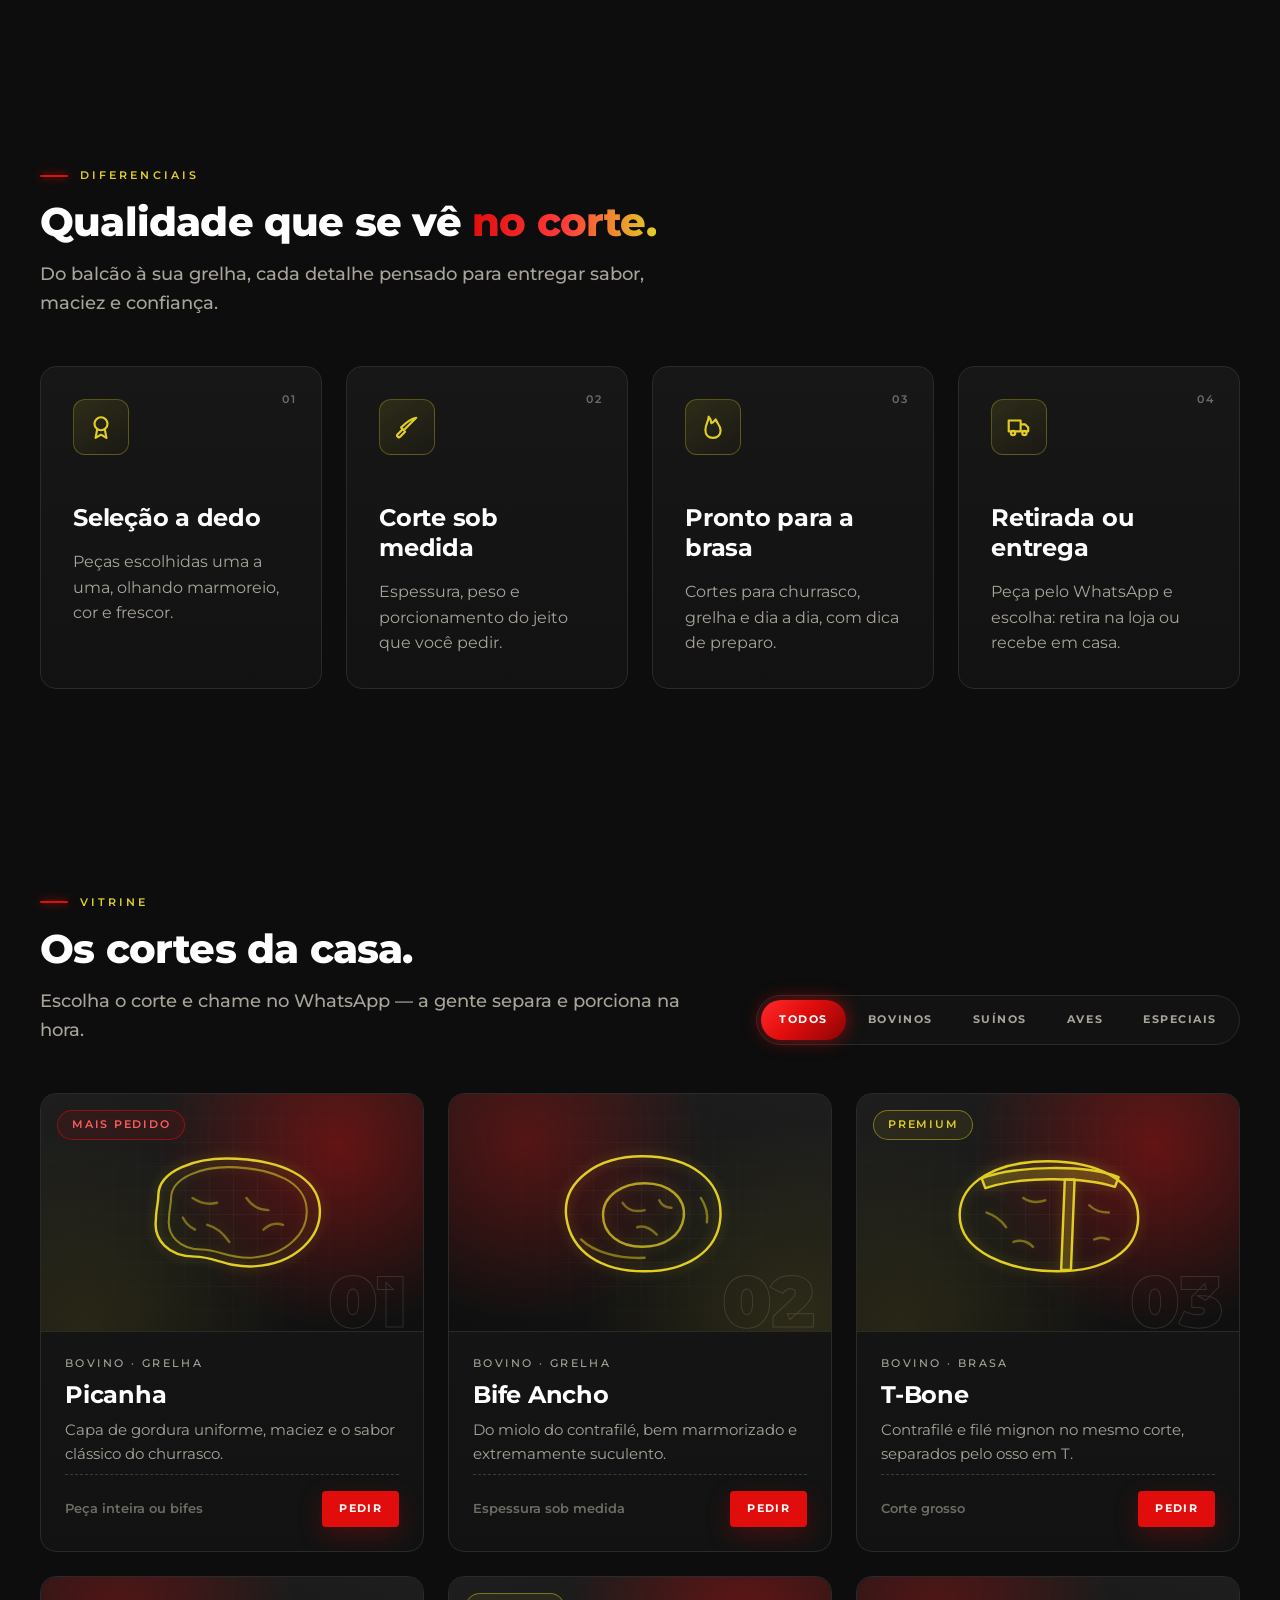
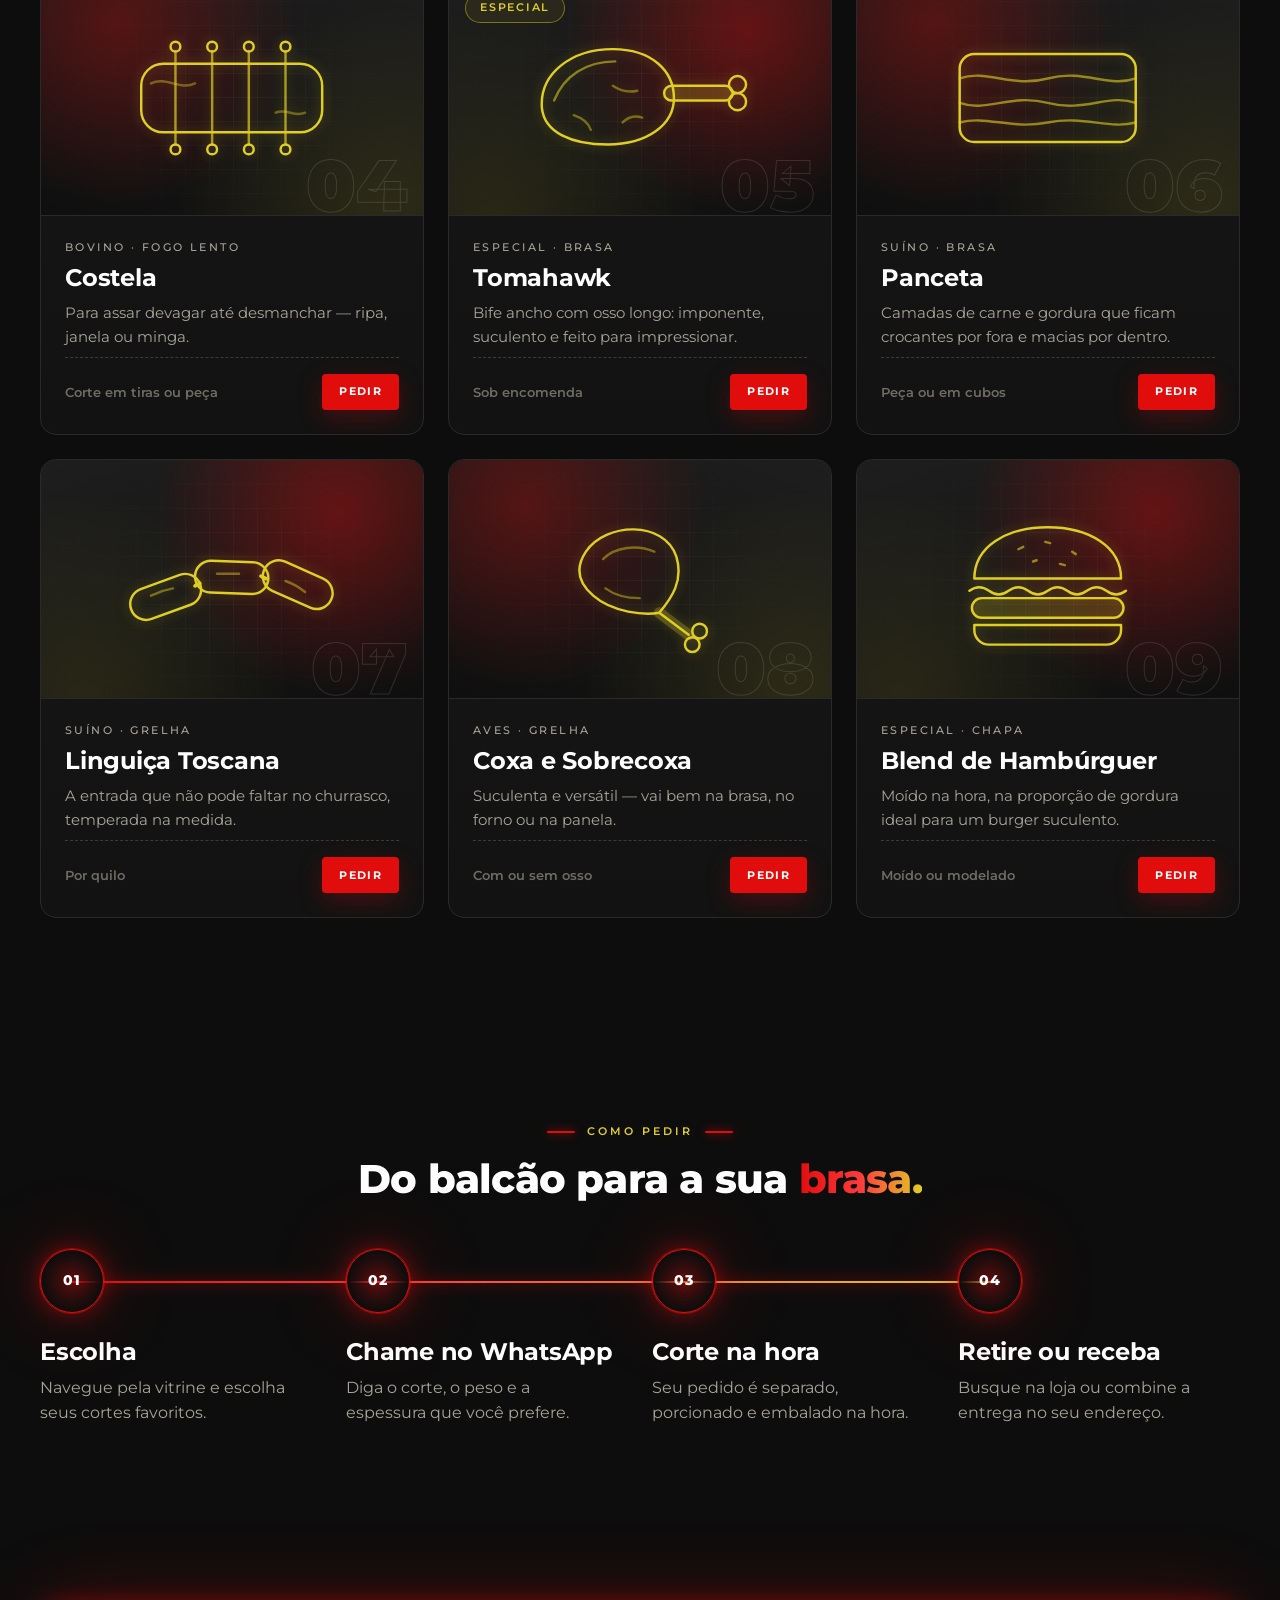
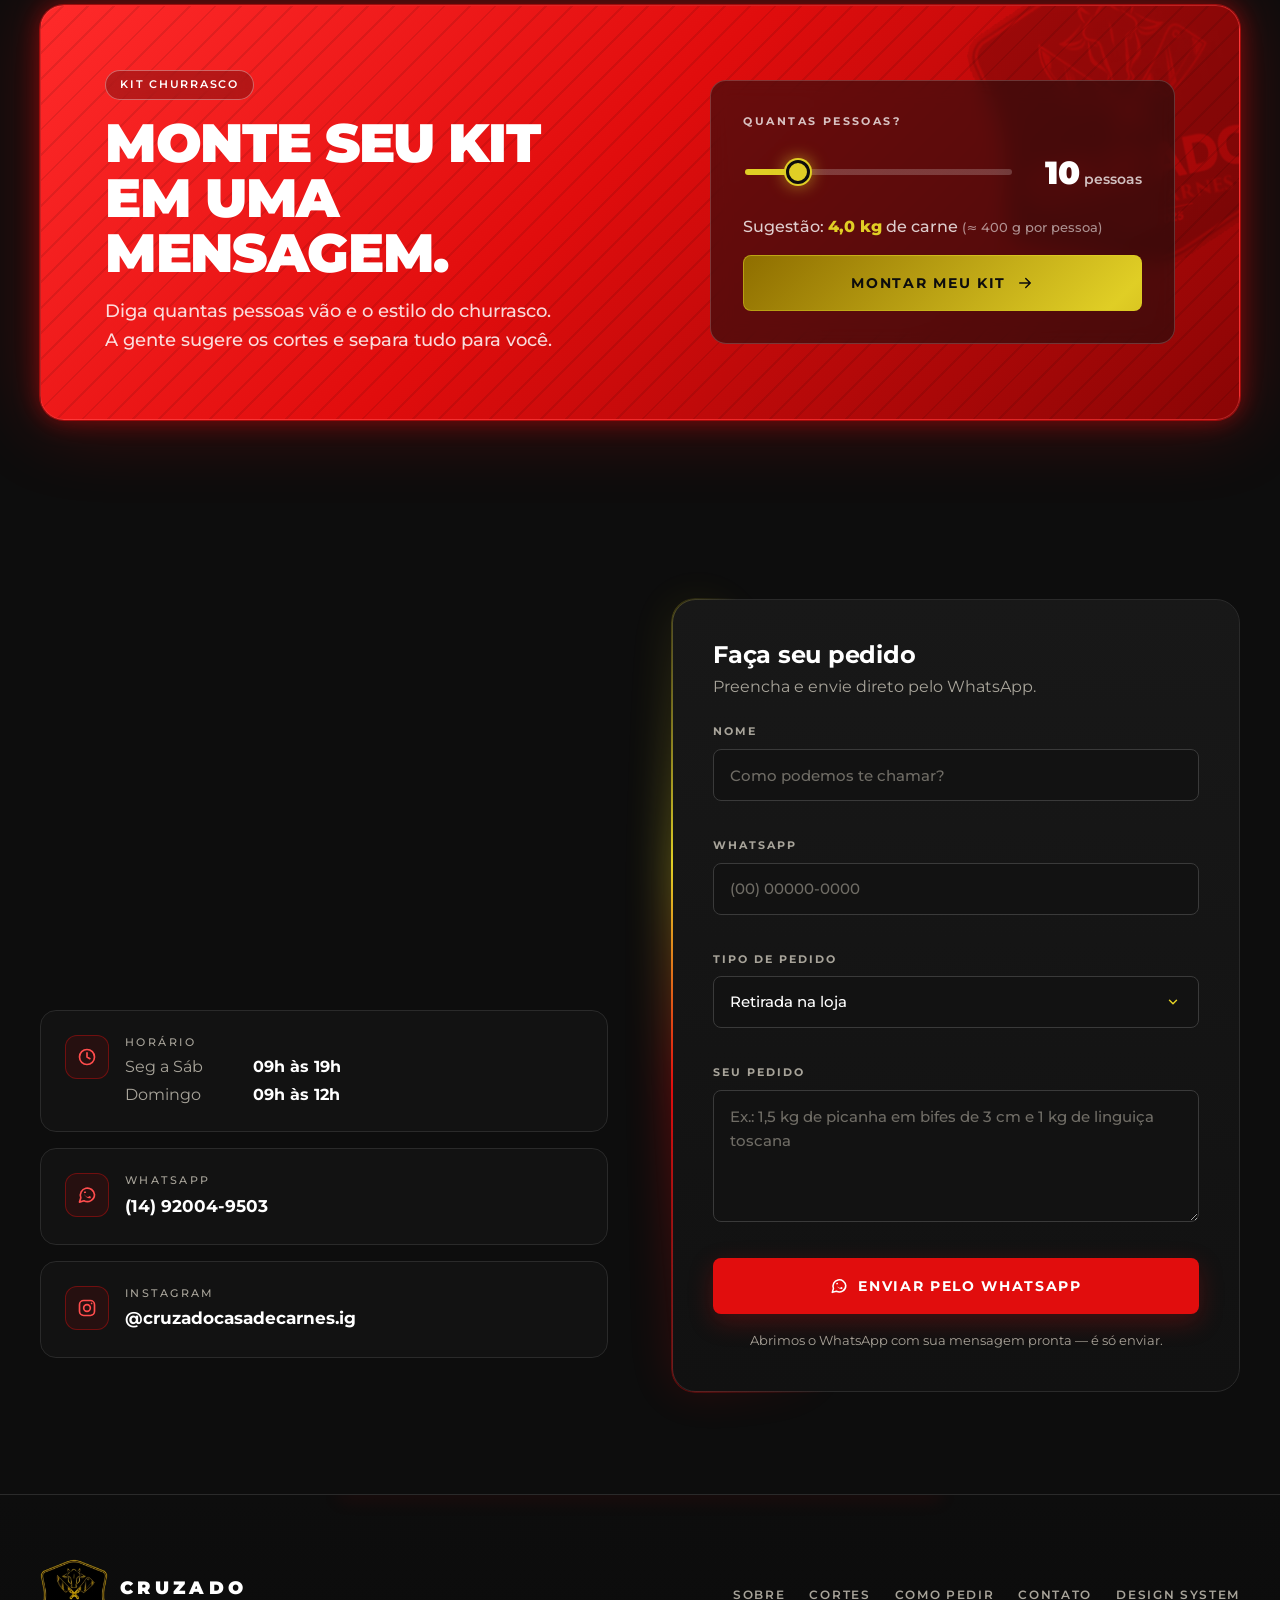
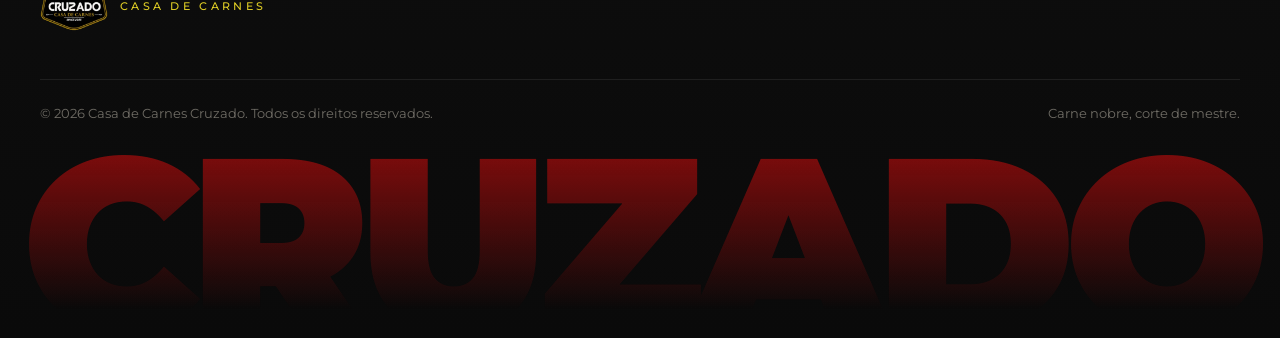
==== commit 049ca5e5: "Corrigir horário: Seg a Sáb 09h às 19h · Domingo 09h às 12h Co-Authored-By: Claude Opus 5.5 <noreply" ====
--- a/index.html
+++ b/index.html
@@ -565,8 +565,8 @@
               <div>
                 <span class="t-caption">Horário</span>
                 <dl class="hours" data-hours>
-                  <div><dt>Seg a Sex</dt><dd>09h às 19h</dd></div>
-                  <div><dt>Sábado</dt><dd>09h às 12h</dd></div>
+                  <div><dt>Seg a Sáb</dt><dd>09h às 19h</dd></div>
+                  <div><dt>Domingo</dt><dd>09h às 12h</dd></div>
                 </dl>
               </div>
             </li>
